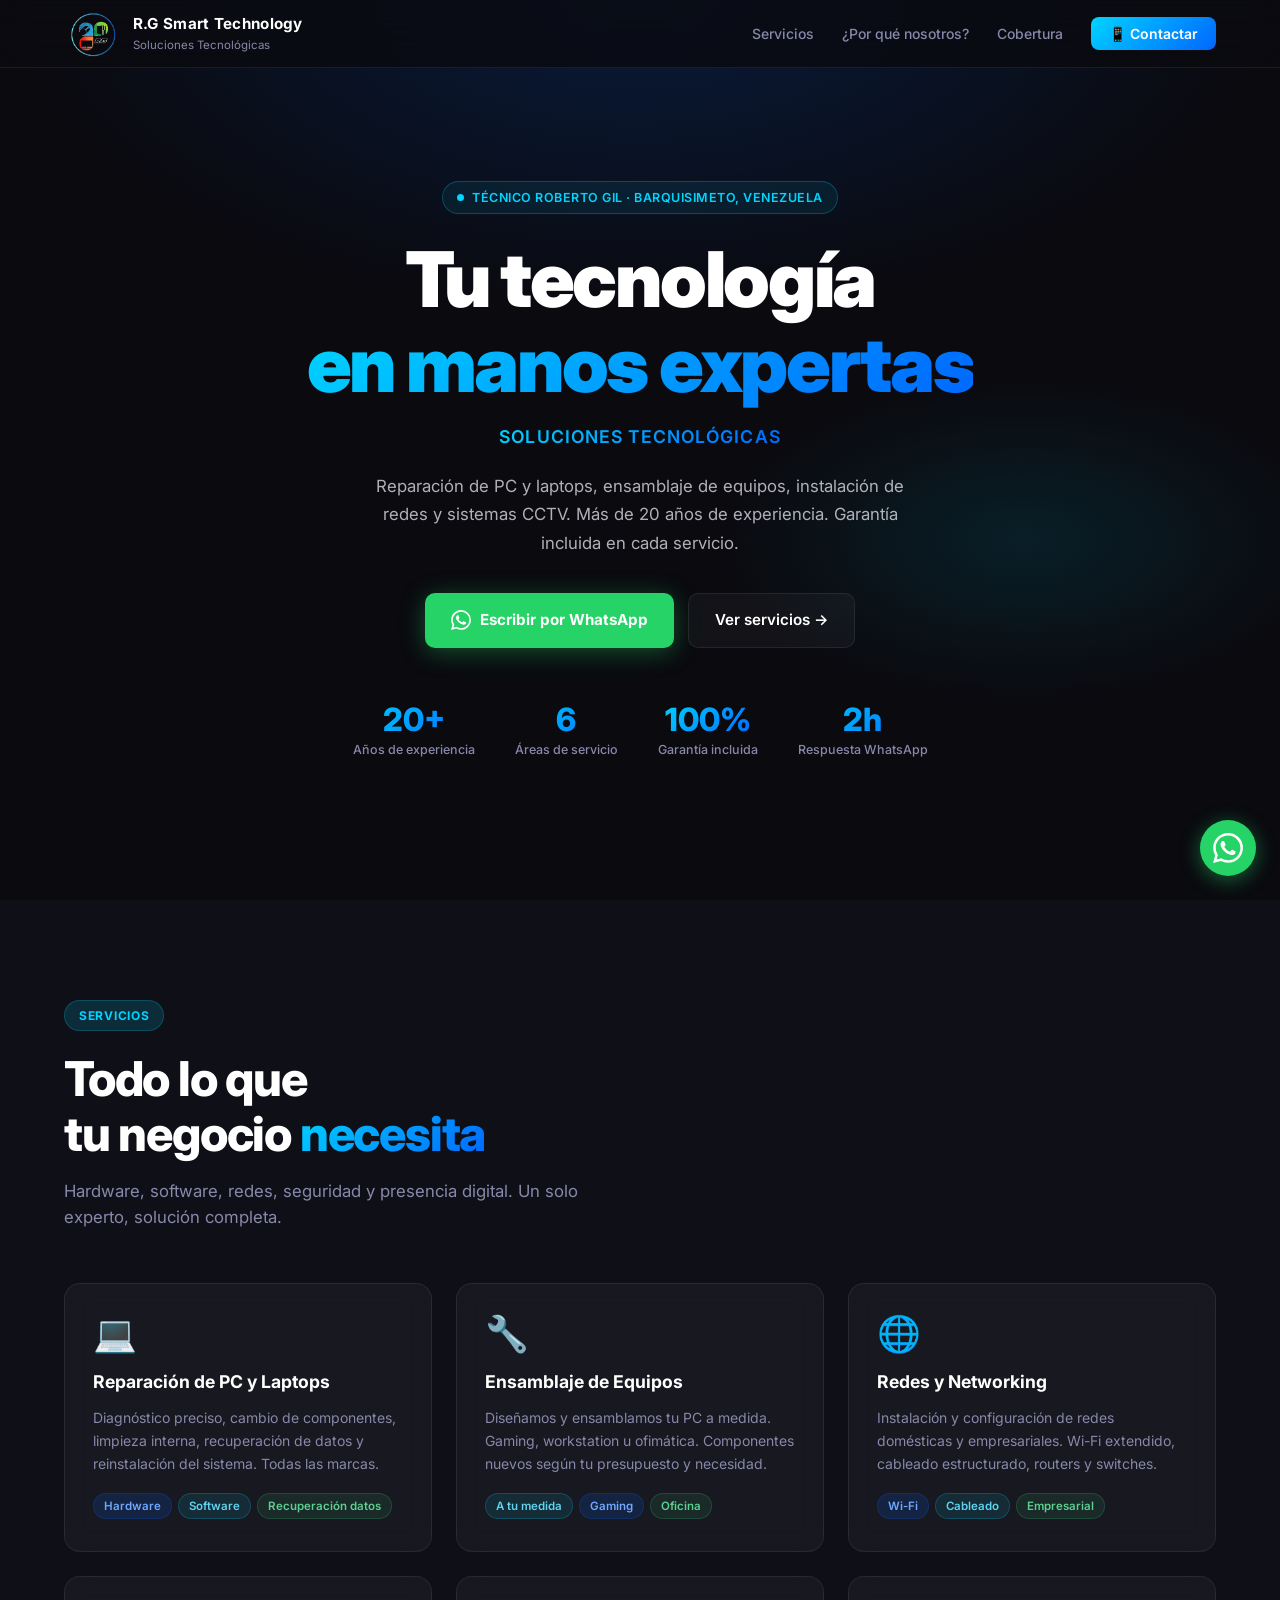
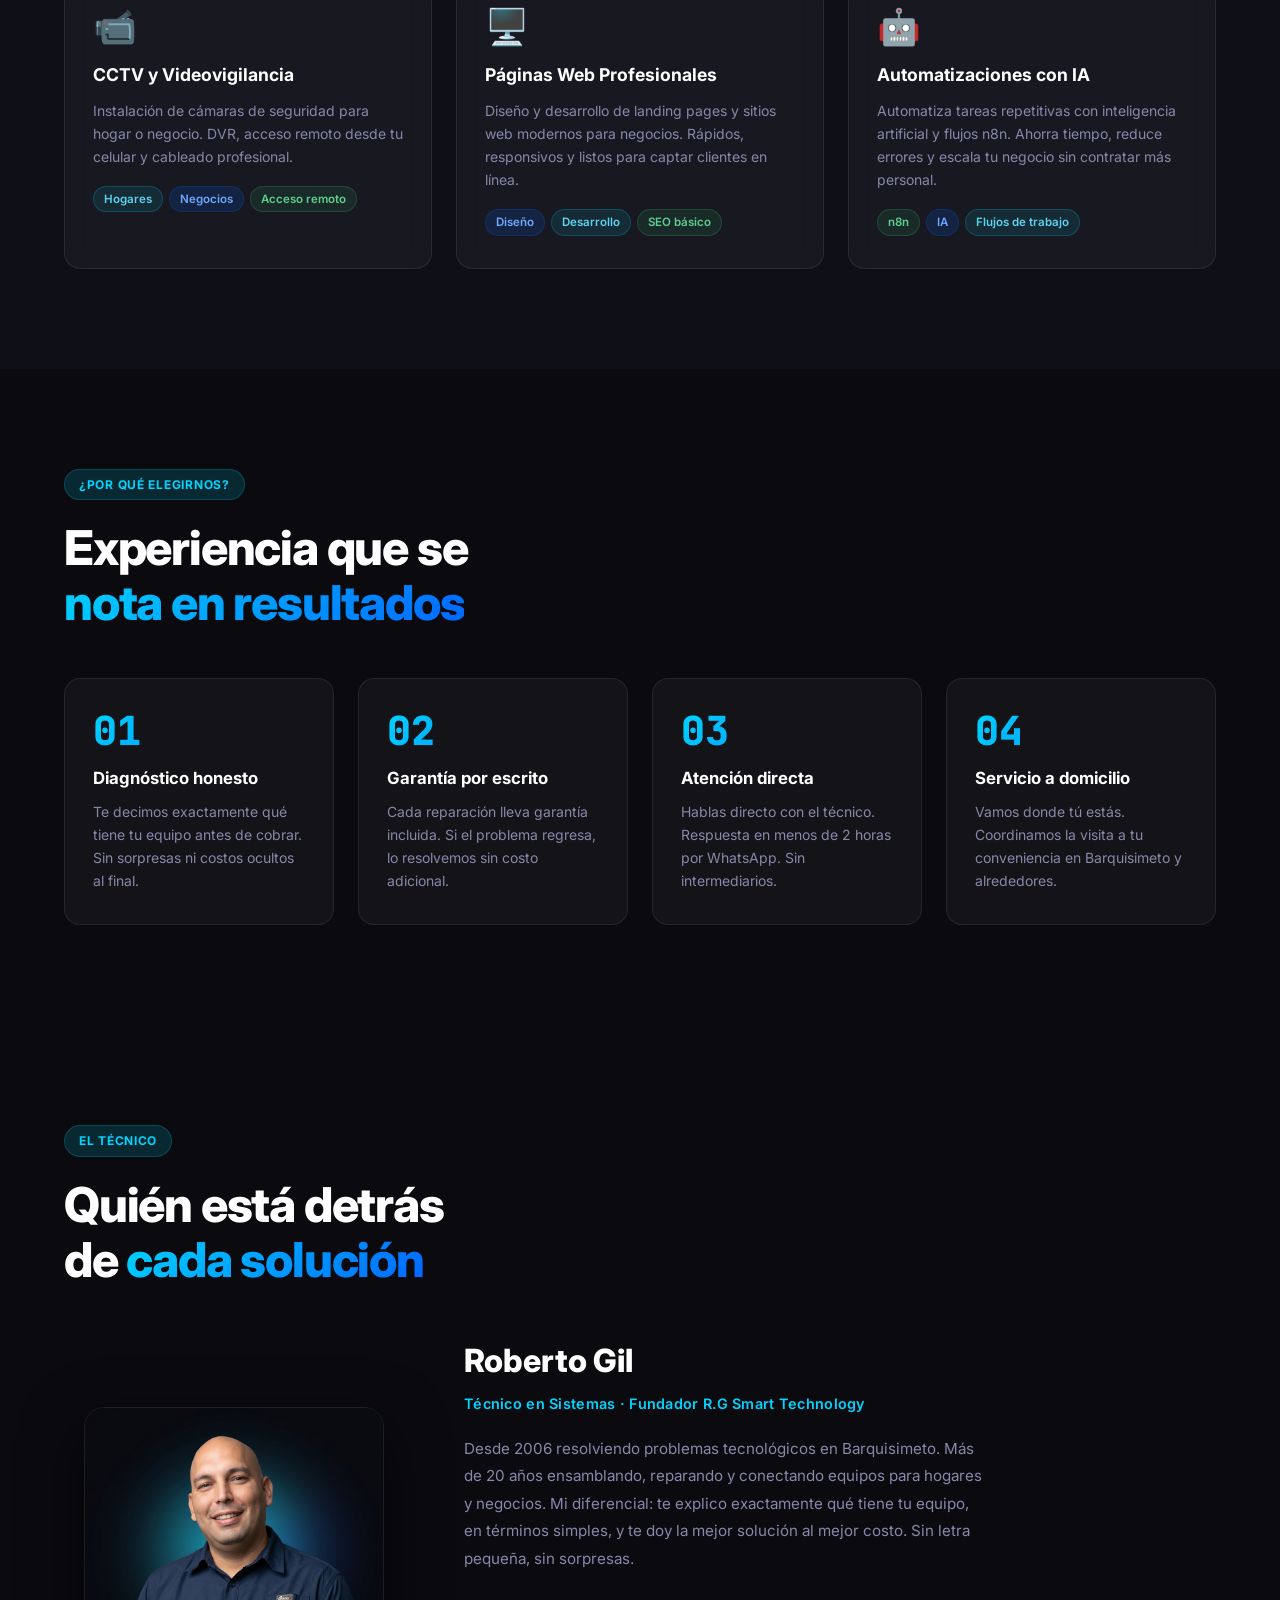
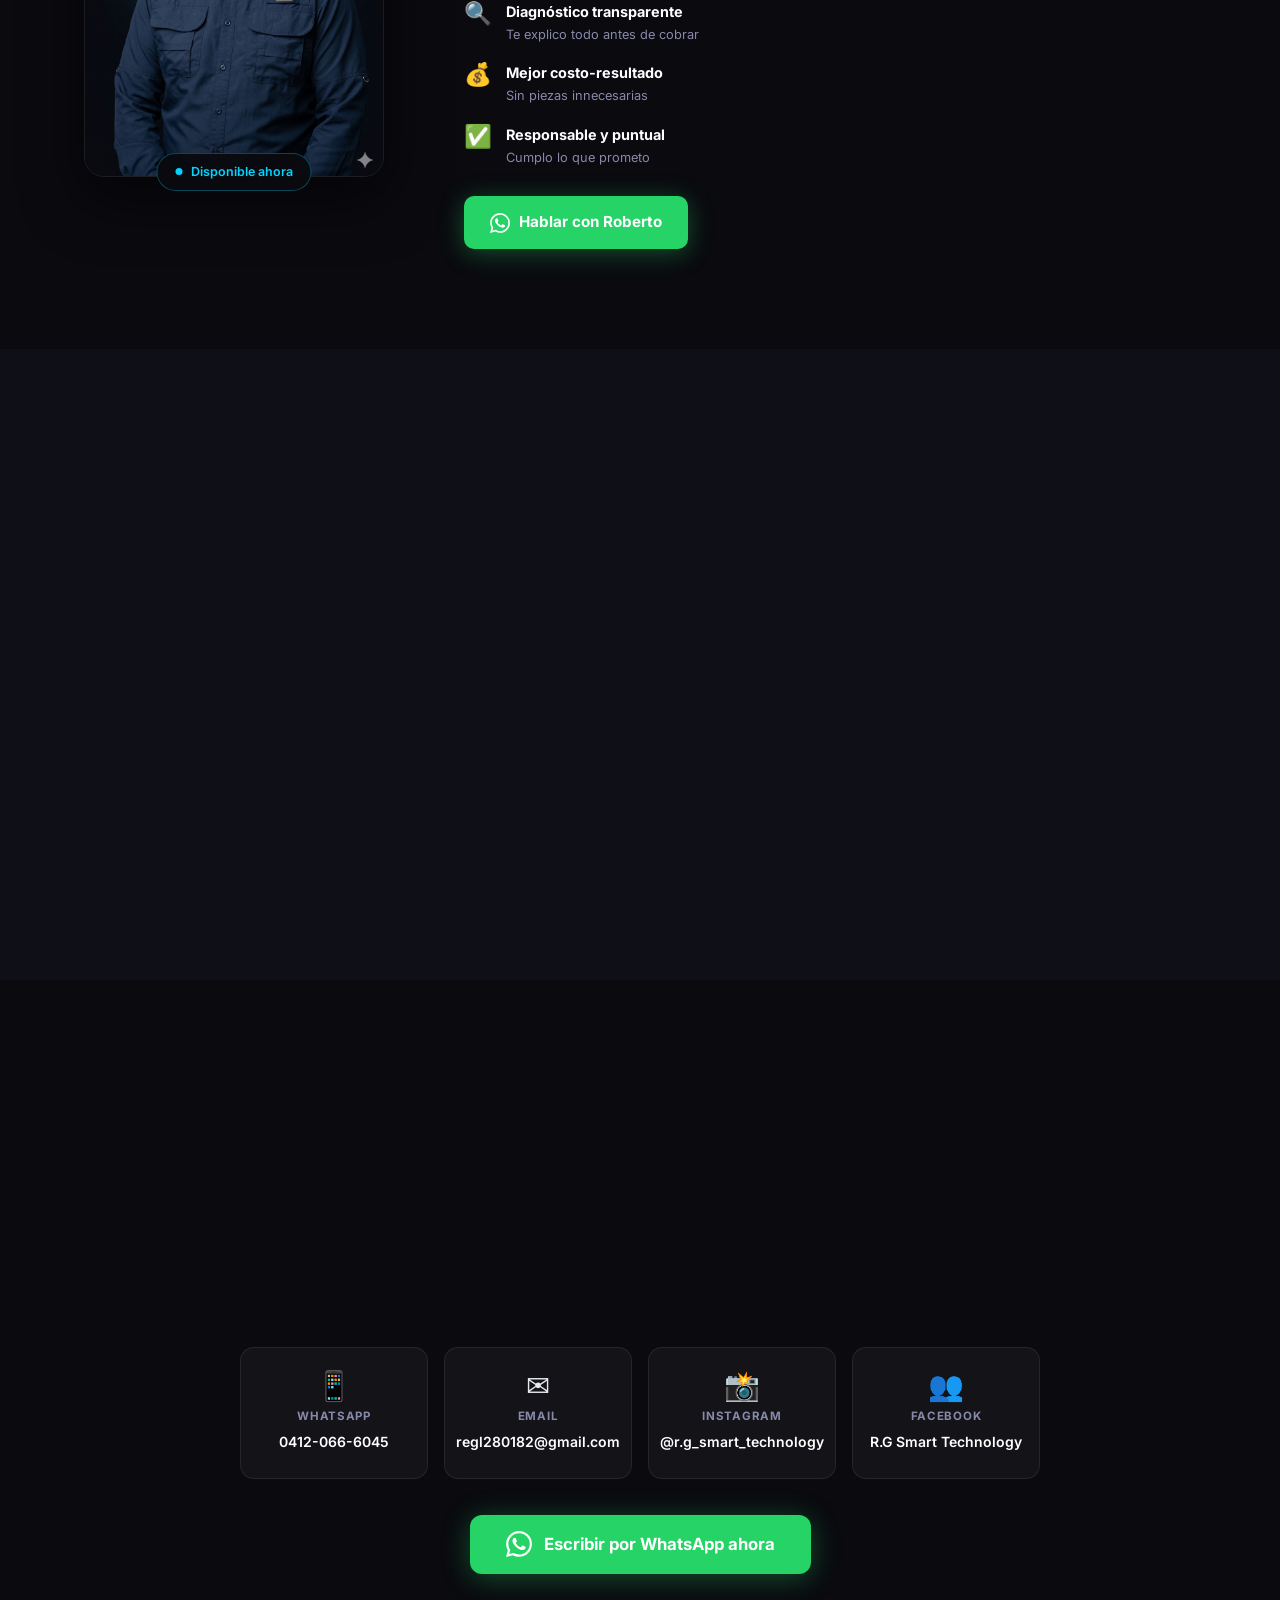
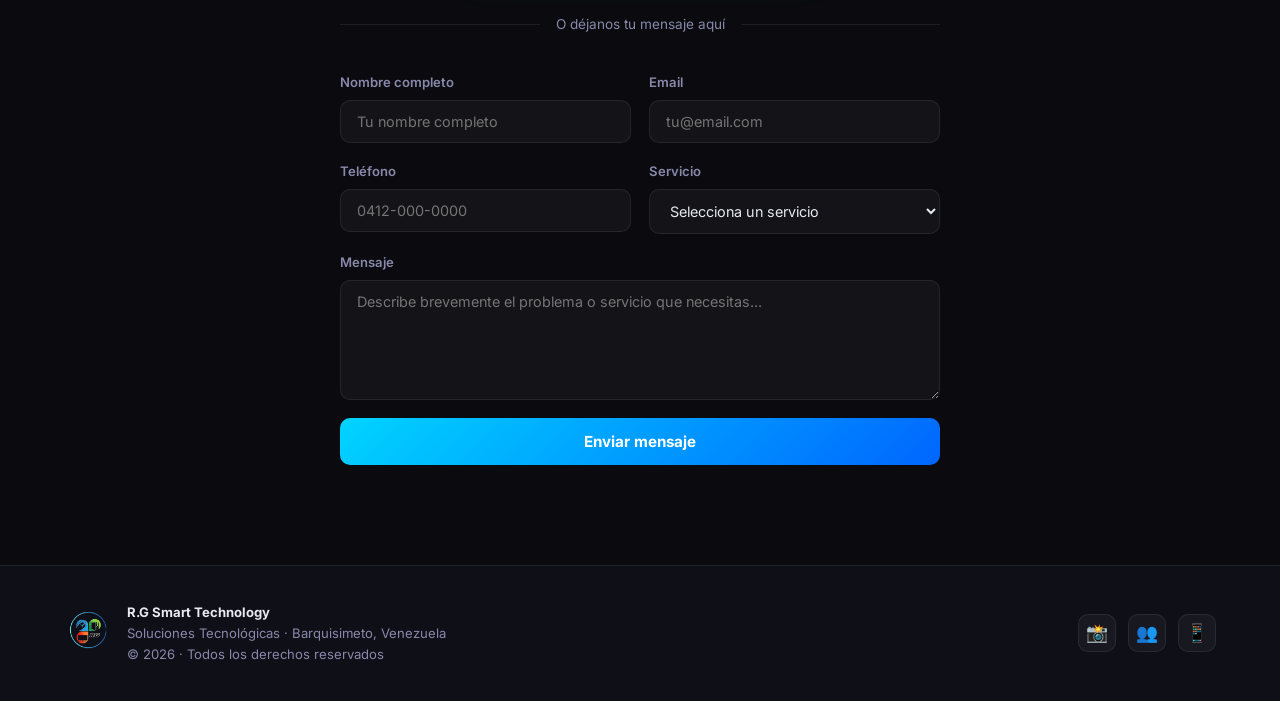
==== index.html @ 6c2bb283 "fix: proxy webhook Make.com via Vercel function, CSP connect-src restrictivo - Crea api/contacto.js " ====
<!DOCTYPE html>
<html lang="es">
<head>
  <meta charset="UTF-8"/>
  <meta name="viewport" content="width=device-width, initial-scale=1.0"/>
  <title>R.G Smart Technology – Soluciones Tecnológicas en Barquisimeto</title>
  <meta name="description" content="Reparación de PC y laptops, ensamblaje, redes y CCTV en Barquisimeto. R.G Smart Technology – Soluciones Tecnológicas con garantía."/>
  <meta property="og:title" content="R.G Smart Technology – Soluciones Tecnológicas"/>
  <meta property="og:description" content="Técnico Roberto Gil. Reparación, redes, CCTV y ensamblaje en Barquisimeto."/>
  <meta property="og:image" content="https://rgsmarttech.vercel.app/assets/img/og-image.png"/>
  <meta property="og:image:width" content="1200"/>
  <meta property="og:image:height" content="630"/>
  <meta property="og:url" content="https://rgsmarttech.vercel.app"/>
  <meta property="og:type" content="website"/>
  <meta name="twitter:card" content="summary_large_image"/>
  <meta name="twitter:image" content="https://rgsmarttech.vercel.app/assets/img/og-image.png"/>
  <link rel="preconnect" href="https://fonts.googleapis.com"/>
  <link rel="preconnect" href="https://fonts.gstatic.com" crossorigin/>
  <link href="https://fonts.googleapis.com/css2?family=Inter:wght@300;400;500;600;700;800;900&family=JetBrains+Mono:wght@500&display=swap" rel="stylesheet"/>
  <style>
    /* ─── Reset & Base ─── */
    *, *::before, *::after { box-sizing: border-box; margin: 0; padding: 0; }
    :root {
      --bg:        #0a0a0f;
      --bg2:       #0f0f18;
      --bg3:       #14141f;
      --cyan:      #00d4ff;
      --blue:      #0066ff;
      --cyan-dim:  rgba(0,212,255,.15);
      --blue-dim:  rgba(0,102,255,.15);
      --glass-bg:  rgba(255,255,255,.04);
      --glass-bd:  rgba(255,255,255,.08);
      --text:      #e8e8f0;
      --muted:     #8888aa;
      --grad:      linear-gradient(135deg, var(--cyan), var(--blue));
    }
    html { scroll-behavior: smooth; }
    body {
      background: var(--bg);
      color: var(--text);
      font-family: 'Inter', system-ui, sans-serif;
      font-size: 16px;
      line-height: 1.6;
      overflow-x: hidden;
    }
    a { color: inherit; text-decoration: none; }
    em { font-style: normal; background: var(--grad); -webkit-background-clip: text; -webkit-text-fill-color: transparent; background-clip: text; }

    /* ─── Scroll animations ─── */
    /* Content visible by default; .js-loaded opts in to the animation */
    .js-loaded .reveal { opacity: 0; transform: translateY(32px); transition: opacity .65s ease, transform .65s ease; }
    .js-loaded .reveal.visible { opacity: 1; transform: none; }
    .js-loaded .reveal.d1 { transition-delay: .1s; }
    .js-loaded .reveal.d2 { transition-delay: .2s; }
    .js-loaded .reveal.d3 { transition-delay: .3s; }
    .js-loaded .reveal.d4 { transition-delay: .4s; }
    .js-loaded .reveal.d5 { transition-delay: .5s; }
    @media (prefers-reduced-motion: reduce) {
      .js-loaded .reveal,
      .js-loaded .reveal.visible { opacity: 1 !important; transform: none !important; transition: none !important; }
      .pulse { animation: none !important; box-shadow: 0 0 0 3px rgba(0,212,255,.4) !important; }
      * { transition-duration: .01ms !important; }
    }

    /* ─── Nav ─── */
    nav {
      position: fixed; top: 0; left: 0; right: 0; z-index: 100;
      display: flex; align-items: center; justify-content: space-between;
      padding: 0 5%;
      height: 68px;
      background: rgba(10,10,15,.8);
      backdrop-filter: blur(16px);
      border-bottom: 1px solid var(--glass-bd);
      transition: background .3s;
    }
    .nav-logo { display: flex; align-items: center; gap: 10px; }
    .nav-logo img { width: auto; height: 48px; object-fit: contain; }
    .brand-name { display: block; font-weight: 700; font-size: .95rem; letter-spacing: .02em; color: #fff; }
    .brand-slogan { display: block; font-size: .72rem; color: var(--muted); }
    .nav-links { display: flex; align-items: center; gap: 28px; list-style: none; }
    .nav-links a { font-size: .875rem; font-weight: 500; color: var(--muted); transition: color .2s; }
    .nav-links a:hover { color: #fff; }
    .nav-cta {
      padding: 8px 18px; border-radius: 8px;
      background: var(--grad); color: #fff !important;
      font-weight: 600 !important;
      transition: opacity .2s !important;
    }
    .nav-cta:hover { opacity: .85; }

    /* ─── Hero ─── */
    #hero {
      position: relative;
      min-height: 100vh;
      display: flex; flex-direction: column; align-items: center; justify-content: center;
      text-align: center;
      padding: 120px 5% 80px;
      overflow: hidden;
    }
    .hero-video-wrap {
      position: absolute; inset: 0; z-index: 0;
      overflow: hidden;
    }
    .hero-video-wrap video {
      width: 100%; height: 100%; object-fit: cover;
    }
    .hero-overlay {
      position: absolute; inset: 0;
      background: linear-gradient(180deg, rgba(10,10,15,.7) 0%, rgba(10,10,15,.55) 50%, rgba(10,10,15,.92) 100%);
      z-index: 1;
    }
    /* fallback glow when no video */
    .hero-glow {
      position: absolute; inset: 0; z-index: 0;
      background:
        radial-gradient(ellipse 70% 50% at 50% 0%, rgba(0,102,255,.18) 0%, transparent 70%),
        radial-gradient(ellipse 40% 30% at 80% 60%, rgba(0,212,255,.1) 0%, transparent 60%);
    }
    #hero > *:not(.hero-video-wrap):not(.hero-glow) { position: relative; z-index: 2; }
    .hero-badge {
      display: inline-flex; align-items: center; gap: 8px;
      padding: 6px 14px; border-radius: 100px;
      background: rgba(0,212,255,.08);
      border: 1px solid rgba(0,212,255,.25);
      font-size: .78rem; font-weight: 600; color: var(--cyan);
      letter-spacing: .04em; text-transform: uppercase;
      margin-bottom: 24px;
    }
    .pulse {
      width: 7px; height: 7px; border-radius: 50%;
      background: var(--cyan);
      box-shadow: 0 0 0 0 rgba(0,212,255,.5);
      animation: pulse 1.8s infinite;
    }
    @keyframes pulse {
      0%   { box-shadow: 0 0 0 0 rgba(0,212,255,.5); }
      70%  { box-shadow: 0 0 0 8px rgba(0,212,255,0); }
      100% { box-shadow: 0 0 0 0 rgba(0,212,255,0); }
    }
    #hero h1 {
      font-size: clamp(2.6rem, 6vw, 5.2rem);
      font-weight: 900; line-height: 1.1; letter-spacing: -.03em;
      color: #fff; margin-bottom: 16px;
    }
    .hero-sub {
      font-size: 1.1rem; font-weight: 600;
      background: var(--grad); -webkit-background-clip: text;
      -webkit-text-fill-color: transparent; background-clip: text;
      letter-spacing: .06em; text-transform: uppercase;
      margin-bottom: 20px;
    }
    .hero-desc {
      max-width: 560px; margin: 0 auto 36px;
      font-size: 1.05rem; color: rgba(232,232,240,.75); line-height: 1.7;
    }
    .hero-btns { display: flex; gap: 14px; flex-wrap: wrap; justify-content: center; margin-bottom: 56px; }
    .btn-wa {
      display: inline-flex; align-items: center; gap: 9px;
      padding: 14px 26px; border-radius: 10px;
      background: #25d366; color: #fff;
      font-weight: 700; font-size: .95rem;
      box-shadow: 0 4px 24px rgba(37,211,102,.35);
      transition: transform .2s, box-shadow .2s;
    }
    .btn-wa:hover { transform: translateY(-2px); box-shadow: 0 8px 32px rgba(37,211,102,.5); }
    .btn-ghost {
      display: inline-flex; align-items: center; gap: 6px;
      padding: 14px 26px; border-radius: 10px;
      border: 1px solid var(--glass-bd);
      background: var(--glass-bg);
      backdrop-filter: blur(8px);
      font-weight: 600; font-size: .95rem; color: #fff;
      transition: border-color .2s, background .2s, transform .2s;
    }
    .btn-ghost:hover { border-color: var(--cyan); background: var(--cyan-dim); transform: translateY(-2px); }
    .hero-stats {
      display: flex; gap: 40px; flex-wrap: wrap; justify-content: center;
    }
    .stat { text-align: center; }
    .stat-n {
      font-size: 2rem; font-weight: 800; line-height: 1;
      background: var(--grad); -webkit-background-clip: text;
      -webkit-text-fill-color: transparent; background-clip: text;
    }
    .stat-l { font-size: .78rem; color: var(--muted); margin-top: 4px; font-weight: 500; }

    /* ─── Section base ─── */
    section { padding: 100px 5%; }
    .tag {
      display: inline-flex; align-items: center; gap: 8px;
      padding: 5px 14px; border-radius: 100px;
      background: var(--cyan-dim); border: 1px solid rgba(0,212,255,.2);
      font-size: .75rem; font-weight: 700; color: var(--cyan);
      letter-spacing: .06em; text-transform: uppercase;
      margin-bottom: 20px;
    }
    section h2 {
      font-size: clamp(2rem, 4vw, 3rem);
      font-weight: 800; line-height: 1.15; letter-spacing: -.025em;
      color: #fff; margin-bottom: 16px;
    }
    .lead {
      font-size: 1.05rem; color: var(--muted); max-width: 540px; margin-bottom: 52px;
    }

    /* ─── Servicios ─── */
    #servicios { background: var(--bg2); }
    .svc-grid {
      display: grid;
      grid-template-columns: repeat(auto-fit, minmax(280px, 1fr));
      gap: 24px;
    }
    .svc-card {
      position: relative;
      padding: 32px 28px;
      border-radius: 16px;
      background: var(--glass-bg);
      backdrop-filter: blur(12px);
      border: 1px solid var(--glass-bd);
      transition: transform .3s, border-color .3s, box-shadow .3s;
      overflow: hidden;
    }
    .svc-card::before {
      content: '';
      position: absolute; inset: 0;
      border-radius: 16px;
      padding: 1px;
      background: var(--grad);
      -webkit-mask: linear-gradient(#fff 0 0) content-box, linear-gradient(#fff 0 0);
      -webkit-mask-composite: destination-out;
      mask-composite: exclude;
      opacity: 0;
      transition: opacity .3s;
    }
    .svc-card:hover { transform: translateY(-6px); box-shadow: 0 16px 48px rgba(0,102,255,.15); border-color: transparent; }
    .svc-card:hover::before { opacity: 1; }
    .svc-ico { font-size: 2.2rem; margin-bottom: 16px; line-height: 1; }
    .svc-t { font-size: 1.1rem; font-weight: 700; color: #fff; margin-bottom: 10px; }
    .svc-d { font-size: .875rem; color: var(--muted); line-height: 1.65; margin-bottom: 18px; }
    .svc-tags { display: flex; flex-wrap: wrap; gap: 6px; }
    .stag {
      font-size: .72rem; font-weight: 600;
      padding: 3px 10px; border-radius: 100px;
    }
    .sb { background: rgba(0,102,255,.15); color: #6fa8ff; border: 1px solid rgba(0,102,255,.2); }
    .sr { background: rgba(0,212,255,.1); color: #5fd4f0; border: 1px solid rgba(0,212,255,.2); }
    .sg { background: rgba(55,200,120,.1); color: #5dcf90; border: 1px solid rgba(55,200,120,.2); }

    /* ─── Por qué ─── */
    #por-que { background: var(--bg); }
    .why-grid {
      display: grid;
      grid-template-columns: repeat(auto-fit, minmax(240px, 1fr));
      gap: 24px; margin-top: 48px;
    }
    .why-card {
      padding: 32px 28px; border-radius: 16px;
      background: var(--glass-bg); border: 1px solid var(--glass-bd);
      transition: border-color .3s, background .3s, transform .3s;
    }
    .why-card:hover { border-color: rgba(0,212,255,.3); background: rgba(0,212,255,.04); transform: translateY(-4px); }
    .why-n {
      font-size: 2.5rem; font-weight: 900; line-height: 1;
      background: var(--grad); -webkit-background-clip: text;
      -webkit-text-fill-color: transparent; background-clip: text;
      margin-bottom: 14px; font-family: 'JetBrains Mono', monospace;
    }
    .why-t { font-size: 1.05rem; font-weight: 700; color: #fff; margin-bottom: 8px; }
    .why-d { font-size: .875rem; color: var(--muted); line-height: 1.65; }

    /* ─── Sobre mí ─── */
    #sobre-mi { background: var(--bg); }
    .sobre-grid {
      display: grid;
      grid-template-columns: 340px 1fr;
      gap: 60px;
      align-items: center;
      margin-top: 48px;
    }
    .sobre-img-wrap {
      position: relative;
      display: flex;
      justify-content: center;
    }
    .sobre-img-glow {
      position: absolute;
      width: 280px; height: 280px;
      border-radius: 50%;
      background: radial-gradient(circle, rgba(0,212,255,.2) 0%, transparent 70%);
      top: 50%; left: 50%;
      transform: translate(-50%, -50%);
      z-index: 0;
    }
    .sobre-img {
      width: 300px; height: 370px;
      object-fit: cover; object-position: center top;
      border-radius: 20px;
      border: 1px solid var(--glass-bd);
      position: relative; z-index: 1;
      box-shadow: 0 20px 60px rgba(0,0,0,.5);
    }
    .sobre-badge {
      position: absolute;
      bottom: -14px; left: 50%;
      transform: translateX(-50%);
      display: inline-flex; align-items: center; gap: 8px;
      padding: 8px 18px; border-radius: 100px;
      background: rgba(10,10,15,.95);
      border: 1px solid rgba(0,212,255,.3);
      font-size: .78rem; font-weight: 600; color: var(--cyan);
      white-space: nowrap; z-index: 2;
    }
    .sobre-nombre {
      font-size: 2rem; font-weight: 800; color: #fff; margin-bottom: 6px;
    }
    .sobre-cargo {
      font-size: .9rem; color: var(--cyan); font-weight: 600;
      margin-bottom: 20px; letter-spacing: .02em;
    }
    .sobre-bio {
      font-size: .95rem; color: var(--muted); line-height: 1.8;
      margin-bottom: 28px; max-width: 520px;
    }
    .sobre-valores {
      display: flex; flex-direction: column; gap: 16px;
    }
    .valor-item {
      display: flex; align-items: flex-start; gap: 14px;
    }
    .valor-ico {
      font-size: 1.4rem; line-height: 1; flex-shrink: 0; margin-top: 2px;
    }
    .valor-t {
      font-size: .9rem; font-weight: 700; color: #fff; margin-bottom: 2px;
    }
    .valor-d {
      font-size: .8rem; color: var(--muted);
    }
    @media (max-width: 768px) {
      .sobre-grid { grid-template-columns: 1fr; gap: 48px; }
      .sobre-img-wrap { margin-bottom: 20px; }
    }

    /* ─── Cobertura ─── */
    #cobertura { background: var(--bg2); }
    .cover-box {
      display: flex; gap: 28px; align-items: flex-start;
      padding: 36px 40px; border-radius: 20px;
      background: var(--glass-bg); border: 1px solid var(--glass-bd);
      backdrop-filter: blur(12px);
      max-width: 700px;
    }
    .cover-icon { font-size: 2.4rem; flex-shrink: 0; margin-top: 4px; }
    .cover-body h3 { font-size: 1.2rem; font-weight: 700; color: #fff; margin-bottom: 10px; }
    .cover-body p { font-size: .9rem; color: var(--muted); margin-bottom: 18px; line-height: 1.7; }
    .chips { display: flex; flex-wrap: wrap; gap: 8px; }
    .chip {
      padding: 5px 14px; border-radius: 100px; font-size: .78rem; font-weight: 600;
      background: rgba(255,255,255,.06); border: 1px solid var(--glass-bd); color: var(--text);
    }

    /* ─── Contacto ─── */
    #contacto { background: var(--bg); text-align: center; }
    #contacto h2 { margin-bottom: 12px; }
    #contacto .lead { margin: 0 auto 40px; }
    .c-grid {
      display: grid;
      grid-template-columns: repeat(auto-fit, minmax(180px, 1fr));
      gap: 16px; max-width: 800px; margin: 0 auto 36px;
    }
    .c-card {
      display: flex; flex-direction: column; align-items: center; gap: 6px;
      padding: 24px 16px; border-radius: 14px;
      background: var(--glass-bg); border: 1px solid var(--glass-bd);
      transition: border-color .25s, transform .25s, background .25s;
    }
    .c-card:hover { border-color: var(--cyan); background: var(--cyan-dim); transform: translateY(-4px); }
    .c-ico { font-size: 1.8rem; line-height: 1; }
    .c-lbl { font-size: .72rem; font-weight: 700; color: var(--muted); letter-spacing: .06em; text-transform: uppercase; }
    .c-val { font-size: .875rem; font-weight: 600; color: #fff; }
    .wa-big {
      display: inline-flex; align-items: center; justify-content: center; gap: 12px;
      padding: 16px 36px; border-radius: 12px;
      background: #25d366; color: #fff;
      font-weight: 700; font-size: 1.05rem;
      box-shadow: 0 4px 28px rgba(37,211,102,.35);
      transition: transform .2s, box-shadow .2s;
      margin-bottom: 40px;
    }
    .wa-big:hover { transform: translateY(-3px); box-shadow: 0 10px 40px rgba(37,211,102,.5); }
    .form-divider {
      display: flex; align-items: center; gap: 16px;
      max-width: 600px; margin: 0 auto 36px; color: var(--muted); font-size: .85rem;
    }
    .form-divider::before, .form-divider::after {
      content: ''; flex: 1; height: 1px; background: var(--glass-bd);
    }
    .contact-form {
      max-width: 600px; margin: 0 auto;
      display: flex; flex-direction: column; gap: 18px;
      text-align: left;
    }
    .form-row { display: grid; grid-template-columns: 1fr 1fr; gap: 18px; }
    .form-group { display: flex; flex-direction: column; gap: 7px; }
    .form-group label { font-size: .82rem; font-weight: 600; color: var(--muted); }
    .form-group input, .form-group select, .form-group textarea {
      background: var(--glass-bg); border: 1px solid var(--glass-bd);
      border-radius: 10px; padding: 12px 16px;
      color: var(--text); font-family: inherit; font-size: .9rem;
      transition: border-color .2s, background .2s;
      outline: none;
    }
    .form-group input:focus, .form-group select:focus, .form-group textarea:focus {
      border-color: var(--cyan); background: rgba(0,212,255,.06);
    }
    .form-group select option { background: #1a1a2e; }
    .form-group textarea { resize: vertical; min-height: 120px; }
    .form-btn {
      padding: 14px 28px; border-radius: 10px;
      background: var(--grad); border: none; cursor: pointer;
      color: #fff; font-family: inherit; font-weight: 700; font-size: .95rem;
      transition: opacity .2s, transform .2s;
    }
    .form-btn:hover { opacity: .88; transform: translateY(-2px); }
    .form-btn:focus-visible { outline: 2px solid var(--cyan); outline-offset: 3px; }

    /* ─── Footer ─── */
    footer {
      padding: 36px 5%;
      background: var(--bg2);
      border-top: 1px solid var(--glass-bd);
      display: flex; align-items: center; justify-content: space-between; flex-wrap: wrap; gap: 16px;
    }
    .footer-left { display: flex; align-items: center; gap: 14px; }
    .footer-logo img { width: auto; height: 40px; object-fit: contain; }
    .footer-info { font-size: .82rem; color: var(--muted); line-height: 1.6; }
    .footer-info strong { color: var(--text); }
    .socials { display: flex; gap: 12px; }
    .socials a {
      width: 38px; height: 38px; border-radius: 10px;
      display: flex; align-items: center; justify-content: center;
      background: var(--glass-bg); border: 1px solid var(--glass-bd);
      font-size: 1.1rem;
      transition: border-color .2s, background .2s, transform .2s;
    }
    .socials a:hover { border-color: var(--cyan); background: var(--cyan-dim); transform: translateY(-2px); }

    /* ─── Floating WhatsApp ─── */
    .wa-float {
      position: fixed; bottom: 24px; right: 24px; z-index: 200;
      width: 56px; height: 56px; border-radius: 50%;
      background: #25d366;
      display: flex; align-items: center; justify-content: center;
      box-shadow: 0 4px 20px rgba(37,211,102,.45);
      transition: transform .2s, box-shadow .2s;
    }
    .wa-float:hover { transform: scale(1.1); box-shadow: 0 8px 32px rgba(37,211,102,.6); }

    /* ─── Mobile ─── */
    /* --- Hamburguesa --- */
    .ham-btn {
      display: none;
      flex-direction: column; justify-content: center; gap: 5px;
      width: 40px; height: 40px; padding: 6px;
      background: none; border: none; cursor: pointer; z-index: 300;
    }
    .ham-btn span {
      display: block; height: 2px; border-radius: 2px;
      background: var(--text);
      transition: transform .3s, opacity .3s;
    }
    .ham-btn span:nth-child(1) { width: 24px; }
    .ham-btn span:nth-child(2) { width: 18px; }
    .ham-btn span:nth-child(3) { width: 22px; }
    .ham-btn.open span:nth-child(1) { transform: translateY(7px) rotate(45deg); width: 24px; }
    .ham-btn.open span:nth-child(2) { opacity: 0; }
    .ham-btn.open span:nth-child(3) { transform: translateY(-7px) rotate(-45deg); width: 24px; }

    .nav-mobile {
      display: none;
      position: fixed; inset: 0; z-index: 200;
      background: rgba(10,10,15,.97);
      backdrop-filter: blur(20px);
      flex-direction: column; align-items: center; justify-content: center;
      gap: 32px;
    }
    .nav-mobile.open { display: flex; }
    .nav-mobile a {
      font-size: 1.5rem; font-weight: 700; color: var(--text);
      transition: color .2s;
    }
    .nav-mobile a:hover { color: var(--cyan); }
    .nav-mobile .nav-cta {
      padding: 12px 28px; border-radius: 10px;
      background: var(--grad); color: #fff !important;
    }

    @media (max-width: 768px) {
      nav { padding: 0 4%; }
      .nav-links { display: none; }
      .ham-btn { display: flex; }
      .hero-stats { gap: 24px; }
      .stat-n { font-size: 1.6rem; }
      .form-row { grid-template-columns: 1fr; }
      .cover-box { flex-direction: column; padding: 28px 24px; }
      footer { flex-direction: column; text-align: center; }
      .footer-left { flex-direction: column; }
      .wa-float { bottom: 16px; right: 16px; }
    }
    @media (max-width: 480px) {
      section { padding: 72px 4%; }
      #hero h1 { font-size: 2.4rem; }
    }
  </style>
  <script type="application/ld+json">
  {
    "@context": "https://schema.org",
    "@type": "LocalBusiness",
    "name": "R.G Smart Technology",
    "description": "Reparación de PC y laptops, ensamblaje de equipos, redes, CCTV, páginas web y automatizaciones con IA en Barquisimeto.",
    "url": "https://rgsmarttech.vercel.app",
    "telephone": "+584120666045",
    "email": "regl280182@gmail.com",
    "address": {
      "@type": "PostalAddress",
      "addressLocality": "Barquisimeto",
      "addressRegion": "Lara",
      "addressCountry": "VE"
    },
    "openingHours": "Mo-Sa",
    "priceRange": "$$",
    "sameAs": [
      "https://www.instagram.com/r.g_smart_technology",
      "https://www.facebook.com/profile.php?id=61561669738813"
    ]
  }
  </script>
</head>
<body>

<nav>
  <a class="nav-logo" href="#">
    <img src="assets/img/icono_solo.png" alt="R.G Smart Technology"/>
    <div class="nav-brand">
      <span class="brand-name">R.G Smart Technology</span>
      <span class="brand-slogan">Soluciones Tecnológicas</span>
    </div>
  </a>
  <ul class="nav-links">
    <li><a href="#servicios">Servicios</a></li>
    <li><a href="#por-que">¿Por qué nosotros?</a></li>
    <li><a href="#cobertura">Cobertura</a></li>
    <li><a href="#contacto" class="nav-cta">📱 Contactar</a></li>
  </ul>
  <button class="ham-btn" id="ham-btn" aria-label="Menú">
    <span></span><span></span><span></span>
  </button>
</nav>

<div class="nav-mobile" id="nav-mobile">
  <a href="#servicios" class="nav-mobile-link">Servicios</a>
  <a href="#por-que" class="nav-mobile-link">¿Por qué nosotros?</a>
  <a href="#cobertura" class="nav-mobile-link">Cobertura</a>
  <a href="#contacto" class="nav-cta nav-mobile-link">📱 Contactar</a>
</div>

<section id="hero">
  <div class="hero-video-wrap">
    <video autoplay muted loop playsinline preload="metadata">
      <source src="assets/video-hero.mp4" type="video/mp4"/>
    </video>
    <div class="hero-overlay"></div>
  </div>
  <div class="hero-glow"></div>

  <div class="hero-badge reveal"><div class="pulse"></div>Técnico Roberto Gil · Barquisimeto, Venezuela</div>
  <h1 class="reveal d1">Tu tecnología<br><em>en manos expertas</em></h1>
  <p class="hero-sub reveal d2">Soluciones Tecnológicas</p>
  <p class="hero-desc reveal d3">Reparación de PC y laptops, ensamblaje de equipos, instalación de redes y sistemas CCTV. Más de 20 años de experiencia. Garantía incluida en cada servicio.</p>
  <div class="hero-btns reveal d4">
    <a href="https://wa.me/584120666045?text=Hola%20Roberto%2C%20necesito%20ayuda%20con%20mi%20equipo." class="btn-wa" target="_blank" rel="noopener noreferrer">
      <svg width="20" height="20" fill="white" viewBox="0 0 24 24"><path d="M17.472 14.382c-.297-.149-1.758-.867-2.03-.967-.273-.099-.471-.148-.67.15-.197.297-.767.966-.94 1.164-.173.199-.347.223-.644.075-.297-.15-1.255-.463-2.39-1.475-.883-.788-1.48-1.761-1.653-2.059-.173-.297-.018-.458.13-.606.134-.133.298-.347.446-.52.149-.174.198-.298.298-.497.099-.198.05-.371-.025-.52-.075-.149-.669-1.612-.916-2.207-.242-.579-.487-.5-.669-.51-.173-.008-.371-.01-.57-.01-.198 0-.52.074-.792.372-.272.297-1.04 1.016-1.04 2.479 0 1.462 1.065 2.875 1.213 3.074.149.198 2.096 3.2 5.077 4.487.709.306 1.262.489 1.694.625.712.227 1.36.195 1.871.118.571-.085 1.758-.719 2.006-1.413.248-.694.248-1.289.173-1.413-.074-.124-.272-.198-.57-.347m-5.421 7.403h-.004a9.87 9.87 0 01-5.031-1.378l-.361-.214-3.741.982.998-3.648-.235-.374a9.86 9.86 0 01-1.51-5.26c.001-5.45 4.436-9.884 9.888-9.884 2.64 0 5.122 1.03 6.988 2.898a9.825 9.825 0 012.893 6.994c-.003 5.45-4.437 9.884-9.885 9.884m8.413-18.297A11.815 11.815 0 0012.05 0C5.495 0 .16 5.335.157 11.892c0 2.096.547 4.142 1.588 5.945L.057 24l6.305-1.654a11.882 11.882 0 005.683 1.448h.005c6.554 0 11.89-5.335 11.893-11.893a11.821 11.821 0 00-3.48-8.413z"/></svg>
      Escribir por WhatsApp
    </a>
    <a href="#servicios" class="btn-ghost">Ver servicios →</a>
  </div>
  <div class="hero-stats reveal d5">
    <div class="stat"><div class="stat-n">20+</div><div class="stat-l">Años de experiencia</div></div>
    <div class="stat"><div class="stat-n">6</div><div class="stat-l">Áreas de servicio</div></div>
    <div class="stat"><div class="stat-n">100%</div><div class="stat-l">Garantía incluida</div></div>
    <div class="stat"><div class="stat-n">2h</div><div class="stat-l">Respuesta WhatsApp</div></div>
  </div>
</section>

<section id="servicios">
  <div class="tag reveal">Servicios</div>
  <h2 class="reveal d1">Todo lo que<br>tu negocio <em>necesita</em></h2>
  <p class="lead reveal d2">Hardware, software, redes, seguridad y presencia digital. Un solo experto, solución completa.</p>
  <div class="svc-grid">
    <div class="svc-card reveal d1">
      <div class="svc-ico">💻</div>
      <div class="svc-t">Reparación de PC y Laptops</div>
      <div class="svc-d">Diagnóstico preciso, cambio de componentes, limpieza interna, recuperación de datos y reinstalación del sistema. Todas las marcas.</div>
      <div class="svc-tags"><span class="stag sb">Hardware</span><span class="stag sr">Software</span><span class="stag sg">Recuperación datos</span></div>
    </div>
    <div class="svc-card reveal d2">
      <div class="svc-ico">🔧</div>
      <div class="svc-t">Ensamblaje de Equipos</div>
      <div class="svc-d">Diseñamos y ensamblamos tu PC a medida. Gaming, workstation u ofimática. Componentes nuevos según tu presupuesto y necesidad.</div>
      <div class="svc-tags"><span class="stag sr">A tu medida</span><span class="stag sb">Gaming</span><span class="stag sg">Oficina</span></div>
    </div>
    <div class="svc-card reveal d3">
      <div class="svc-ico">🌐</div>
      <div class="svc-t">Redes y Networking</div>
      <div class="svc-d">Instalación y configuración de redes domésticas y empresariales. Wi-Fi extendido, cableado estructurado, routers y switches.</div>
      <div class="svc-tags"><span class="stag sb">Wi-Fi</span><span class="stag sr">Cableado</span><span class="stag sg">Empresarial</span></div>
    </div>
    <div class="svc-card reveal d4">
      <div class="svc-ico">📹</div>
      <div class="svc-t">CCTV y Videovigilancia</div>
      <div class="svc-d">Instalación de cámaras de seguridad para hogar o negocio. DVR, acceso remoto desde tu celular y cableado profesional.</div>
      <div class="svc-tags"><span class="stag sr">Hogares</span><span class="stag sb">Negocios</span><span class="stag sg">Acceso remoto</span></div>
    </div>
    <div class="svc-card reveal d5">
      <div class="svc-ico">🖥️</div>
      <div class="svc-t">Páginas Web Profesionales</div>
      <div class="svc-d">Diseño y desarrollo de landing pages y sitios web modernos para negocios. Rápidos, responsivos y listos para captar clientes en línea.</div>
      <div class="svc-tags"><span class="stag sb">Diseño</span><span class="stag sr">Desarrollo</span><span class="stag sg">SEO básico</span></div>
    </div>
    <div class="svc-card reveal d5">
      <div class="svc-ico">🤖</div>
      <div class="svc-t">Automatizaciones con IA</div>
      <div class="svc-d">Automatiza tareas repetitivas con inteligencia artificial y flujos n8n. Ahorra tiempo, reduce errores y escala tu negocio sin contratar más personal.</div>
      <div class="svc-tags"><span class="stag sg">n8n</span><span class="stag sb">IA</span><span class="stag sr">Flujos de trabajo</span></div>
    </div>
  </div>
</section>

<section id="por-que">
  <div class="tag reveal">¿Por qué elegirnos?</div>
  <h2 class="reveal d1">Experiencia que se<br><em>nota en resultados</em></h2>
  <div class="why-grid">
    <div class="why-card reveal d1">
      <div class="why-n">01</div>
      <div class="why-t">Diagnóstico honesto</div>
      <div class="why-d">Te decimos exactamente qué tiene tu equipo antes de cobrar. Sin sorpresas ni costos ocultos al final.</div>
    </div>
    <div class="why-card reveal d2">
      <div class="why-n">02</div>
      <div class="why-t">Garantía por escrito</div>
      <div class="why-d">Cada reparación lleva garantía incluida. Si el problema regresa, lo resolvemos sin costo adicional.</div>
    </div>
    <div class="why-card reveal d3">
      <div class="why-n">03</div>
      <div class="why-t">Atención directa</div>
      <div class="why-d">Hablas directo con el técnico. Respuesta en menos de 2 horas por WhatsApp. Sin intermediarios.</div>
    </div>
    <div class="why-card reveal d4">
      <div class="why-n">04</div>
      <div class="why-t">Servicio a domicilio</div>
      <div class="why-d">Vamos donde tú estás. Coordinamos la visita a tu conveniencia en Barquisimeto y alrededores.</div>
    </div>
  </div>
</section>

<section id="sobre-mi">
  <div class="tag reveal">El técnico</div>
  <h2 class="reveal d1">Quién está detrás<br>de <em>cada solución</em></h2>
  <div class="sobre-grid reveal d2">
    <div class="sobre-img-wrap">
      <div class="sobre-img-glow"></div>
      <img src="assets/img/roberto.png" alt="Roberto Gil — Técnico R.G Smart Technology" class="sobre-img"/>
      <div class="sobre-badge">
        <span class="pulse"></span>
        Disponible ahora
      </div>
    </div>
    <div class="sobre-body">
      <h3 class="sobre-nombre">Roberto Gil</h3>
      <p class="sobre-cargo">Técnico en Sistemas · Fundador R.G Smart Technology</p>
      <p class="sobre-bio">Desde 2006 resolviendo problemas tecnológicos en Barquisimeto. Más de 20 años ensamblando, reparando y conectando equipos para hogares y negocios. Mi diferencial: te explico exactamente qué tiene tu equipo, en términos simples, y te doy la mejor solución al mejor costo. Sin letra pequeña, sin sorpresas.</p>
      <div class="sobre-valores">
        <div class="valor-item">
          <span class="valor-ico">🔍</span>
          <div>
            <div class="valor-t">Diagnóstico transparente</div>
            <div class="valor-d">Te explico todo antes de cobrar</div>
          </div>
        </div>
        <div class="valor-item">
          <span class="valor-ico">💰</span>
          <div>
            <div class="valor-t">Mejor costo-resultado</div>
            <div class="valor-d">Sin piezas innecesarias</div>
          </div>
        </div>
        <div class="valor-item">
          <span class="valor-ico">✅</span>
          <div>
            <div class="valor-t">Responsable y puntual</div>
            <div class="valor-d">Cumplo lo que prometo</div>
          </div>
        </div>
      </div>
      <a href="https://wa.me/584120666045?text=Hola%20Roberto%2C%20necesito%20ayuda%20técnica." class="btn-wa" target="_blank" rel="noopener noreferrer" style="display:inline-flex;margin-top:28px;">
        <svg width="20" height="20" fill="white" viewBox="0 0 24 24"><path d="M17.472 14.382c-.297-.149-1.758-.867-2.03-.967-.273-.099-.471-.148-.67.15-.197.297-.767.966-.94 1.164-.173.199-.347.223-.644.075-.297-.15-1.255-.463-2.39-1.475-.883-.788-1.48-1.761-1.653-2.059-.173-.297-.018-.458.13-.606.134-.133.298-.347.446-.52.149-.174.198-.298.298-.497.099-.198.05-.371-.025-.52-.075-.149-.669-1.612-.916-2.207-.242-.579-.487-.5-.669-.51-.173-.008-.371-.01-.57-.01-.198 0-.52.074-.792.372-.272.297-1.04 1.016-1.04 2.479 0 1.462 1.065 2.875 1.213 3.074.149.198 2.096 3.2 5.077 4.487.709.306 1.262.489 1.694.625.712.227 1.36.195 1.871.118.571-.085 1.758-.719 2.006-1.413.248-.694.248-1.289.173-1.413-.074-.124-.272-.198-.57-.347m-5.421 7.403h-.004a9.87 9.87 0 01-5.031-1.378l-.361-.214-3.741.982.998-3.648-.235-.374a9.86 9.86 0 01-1.51-5.26c.001-5.45 4.436-9.884 9.888-9.884 2.64 0 5.122 1.03 6.988 2.898a9.825 9.825 0 012.893 6.994c-.003 5.45-4.437 9.884-9.885 9.884m8.413-18.297A11.815 11.815 0 0012.05 0C5.495 0 .16 5.335.157 11.892c0 2.096.547 4.142 1.588 5.945L.057 24l6.305-1.654a11.882 11.882 0 005.683 1.448h.005c6.554 0 11.89-5.335 11.893-11.893a11.821 11.821 0 00-3.48-8.413z"/></svg>
        Hablar con Roberto
      </a>
    </div>
  </div>
</section>

<section id="cobertura">
  <div class="tag reveal">Cobertura</div>
  <h2 class="reveal d1">Estamos en<br><em>Barquisimeto</em></h2>
  <div class="cover-box reveal d2">
    <div class="cover-icon">📍</div>
    <div class="cover-body">
      <h3>Servicio a domicilio en toda la ciudad</h3>
      <p>Atendemos en tu casa o negocio. Coordinamos la visita a tu conveniencia por WhatsApp. Disponibles de lunes a sábado para resolver tu problema.</p>
      <div class="chips">
        <span class="chip">📌 Barquisimeto</span>
        <span class="chip">📌 Cabudare</span>
        <span class="chip">📌 Zona Industrial</span>
        <span class="chip">🏠 A domicilio</span>
        <span class="chip">🗓 Lun – Sáb</span>
      </div>
    </div>
  </div>
</section>

<section id="contacto">
  <div class="tag reveal" style="margin:0 auto 20px;">Contacto</div>
  <h2 class="reveal d1">¿Listo para <em>solucionar</em><br>tu problema?</h2>
  <p class="lead reveal d2" style="margin:0 auto 40px;">Escríbenos ahora. Sin formularios, sin esperas. Respuesta inmediata.</p>
  <div class="c-grid reveal d3">
    <a href="https://wa.me/584120666045" class="c-card" target="_blank" rel="noopener noreferrer"><div class="c-ico">📱</div><div class="c-lbl">WhatsApp</div><div class="c-val">0412-066-6045</div></a>
    <a href="mailto:regl280182@gmail.com" class="c-card"><div class="c-ico">✉️</div><div class="c-lbl">Email</div><div class="c-val">regl280182@gmail.com</div></a>
    <a href="https://www.instagram.com/r.g_smart_technology" class="c-card" target="_blank" rel="noopener noreferrer"><div class="c-ico">📸</div><div class="c-lbl">Instagram</div><div class="c-val">@r.g_smart_technology</div></a>
    <a href="https://www.facebook.com/profile.php?id=61561669738813" class="c-card" target="_blank" rel="noopener noreferrer"><div class="c-ico">👥</div><div class="c-lbl">Facebook</div><div class="c-val">R.G Smart Technology</div></a>
  </div>
  <a href="https://wa.me/584120666045?text=Hola%20Roberto%2C%20necesito%20ayuda%20t%C3%A9cnica%20con%20mi%20equipo." class="wa-big reveal d4" target="_blank" rel="noopener noreferrer">
    <svg width="26" height="26" fill="white" viewBox="0 0 24 24"><path d="M17.472 14.382c-.297-.149-1.758-.867-2.03-.967-.273-.099-.471-.148-.67.15-.197.297-.767.966-.94 1.164-.173.199-.347.223-.644.075-.297-.15-1.255-.463-2.39-1.475-.883-.788-1.48-1.761-1.653-2.059-.173-.297-.018-.458.13-.606.134-.133.298-.347.446-.52.149-.174.198-.298.298-.497.099-.198.05-.371-.025-.52-.075-.149-.669-1.612-.916-2.207-.242-.579-.487-.5-.669-.51-.173-.008-.371-.01-.57-.01-.198 0-.52.074-.792.372-.272.297-1.04 1.016-1.04 2.479 0 1.462 1.065 2.875 1.213 3.074.149.198 2.096 3.2 5.077 4.487.709.306 1.262.489 1.694.625.712.227 1.36.195 1.871.118.571-.085 1.758-.719 2.006-1.413.248-.694.248-1.289.173-1.413-.074-.124-.272-.198-.57-.347m-5.421 7.403h-.004a9.87 9.87 0 01-5.031-1.378l-.361-.214-3.741.982.998-3.648-.235-.374a9.86 9.86 0 01-1.51-5.26c.001-5.45 4.436-9.884 9.888-9.884 2.64 0 5.122 1.03 6.988 2.898a9.825 9.825 0 012.893 6.994c-.003 5.45-4.437 9.884-9.885 9.884m8.413-18.297A11.815 11.815 0 0012.05 0C5.495 0 .16 5.335.157 11.892c0 2.096.547 4.142 1.588 5.945L.057 24l6.305-1.654a11.882 11.882 0 005.683 1.448h.005c6.554 0 11.89-5.335 11.893-11.893a11.821 11.821 0 00-3.48-8.413z"/></svg>
    Escribir por WhatsApp ahora
  </a>

  <div class="form-divider reveal"><span>O déjanos tu mensaje aquí</span></div>

  <form id="contact-form" class="contact-form reveal">
    <input name="bot-field" id="bot-field" type="hidden" style="display:none" tabindex="-1" autocomplete="off">
    <div class="form-row">
      <div class="form-group">
        <label for="nombre">Nombre completo</label>
        <input type="text" id="nombre" name="nombre" placeholder="Tu nombre completo" required minlength="2" maxlength="100" autocomplete="name">
      </div>
      <div class="form-group">
        <label for="email">Email</label>
        <input type="email" id="email" name="email" placeholder="tu@email.com" required maxlength="150" autocomplete="email">
      </div>
    </div>
    <div class="form-row">
      <div class="form-group">
        <label for="telefono">Teléfono</label>
        <input type="tel" id="telefono" name="telefono" placeholder="0412-000-0000" pattern="[\d\s\+\-\(\)]{7,16}" maxlength="16" autocomplete="tel">
      </div>
      <div class="form-group">
        <label for="servicio">Servicio</label>
        <select id="servicio" name="servicio" required>
          <option value="" disabled selected>Selecciona un servicio</option>
          <option value="Reparación PC/Laptop">Reparación PC/Laptop</option>
          <option value="Redes y WiFi">Redes y WiFi</option>
          <option value="Cámaras CCTV">Cámaras CCTV</option>
          <option value="Ensamblaje de equipos">Ensamblaje de equipos</option>
          <option value="Página Web">Página Web</option>
          <option value="Automatización con IA">Automatización con IA</option>
          <option value="Soporte remoto">Soporte remoto</option>
        </select>
      </div>
    </div>
    <div class="form-group">
      <label for="mensaje">Mensaje</label>
      <textarea id="mensaje" name="mensaje" rows="5" placeholder="Describe brevemente el problema o servicio que necesitas..." required minlength="10" maxlength="1000"></textarea>
    </div>
    <button type="submit" class="form-btn" id="form-btn">Enviar mensaje</button>
    <p id="form-msg" style="display:none;text-align:center;margin-top:12px;font-size:.9rem;"></p>
  </form>
</section>

<footer>
  <div class="footer-left">
    <div class="footer-logo">
      <img src="assets/img/icono_solo.png" alt="R.G Smart Technology"/>
    </div>
    <div class="footer-info">
      <strong>R.G Smart Technology</strong><br>
      Soluciones Tecnológicas · Barquisimeto, Venezuela<br>
      © 2026 · Todos los derechos reservados
    </div>
  </div>
  <div class="socials">
    <a href="https://www.instagram.com/r.g_smart_technology" target="_blank" rel="noopener noreferrer" aria-label="Instagram">📸</a>
    <a href="https://www.facebook.com/profile.php?id=61561669738813" target="_blank" rel="noopener noreferrer" aria-label="Facebook">👥</a>
    <a href="https://wa.me/584120666045" target="_blank" rel="noopener noreferrer" aria-label="WhatsApp">📱</a>
  </div>
</footer>

<a class="wa-float" href="https://wa.me/584120666045?text=Hola%20Roberto%2C%20necesito%20ayuda%20t%C3%A9cnica%20con%20mi%20equipo." target="_blank" rel="noopener noreferrer" aria-label="WhatsApp — Escribir a Roberto">
  <svg width="30" height="30" fill="white" viewBox="0 0 24 24"><path d="M17.472 14.382c-.297-.149-1.758-.867-2.03-.967-.273-.099-.471-.148-.67.15-.197.297-.767.966-.94 1.164-.173.199-.347.223-.644.075-.297-.15-1.255-.463-2.39-1.475-.883-.788-1.48-1.761-1.653-2.059-.173-.297-.018-.458.13-.606.134-.133.298-.347.446-.52.149-.174.198-.298.298-.497.099-.198.05-.371-.025-.52-.075-.149-.669-1.612-.916-2.207-.242-.579-.487-.5-.669-.51-.173-.008-.371-.01-.57-.01-.198 0-.52.074-.792.372-.272.297-1.04 1.016-1.04 2.479 0 1.462 1.065 2.875 1.213 3.074.149.198 2.096 3.2 5.077 4.487.709.306 1.262.489 1.694.625.712.227 1.36.195 1.871.118.571-.085 1.758-.719 2.006-1.413.248-.694.248-1.289.173-1.413-.074-.124-.272-.198-.57-.347m-5.421 7.403h-.004a9.87 9.87 0 01-5.031-1.378l-.361-.214-3.741.982.998-3.648-.235-.374a9.86 9.86 0 01-1.51-5.26c.001-5.45 4.436-9.884 9.888-9.884 2.64 0 5.122 1.03 6.988 2.898a9.825 9.825 0 012.893 6.994c-.003 5.45-4.437 9.884-9.885 9.884m8.413-18.297A11.815 11.815 0 0012.05 0C5.495 0 .16 5.335.157 11.892c0 2.096.547 4.142 1.588 5.945L.057 24l6.305-1.654a11.882 11.882 0 005.683 1.448h.005c6.554 0 11.89-5.335 11.893-11.893a11.821 11.821 0 00-3.48-8.413z"/></svg>
</a>

<script>
  // Scroll reveal — content visible by default; .js-loaded opts in to animation
  document.documentElement.classList.add('js-loaded');
  const observer = new IntersectionObserver((entries) => {
    entries.forEach(e => { if (e.isIntersecting) { e.target.classList.add('visible'); } });
  }, { threshold: 0.12 });
  document.querySelectorAll('.reveal').forEach(el => observer.observe(el));

  // Menú hamburguesa
  const hamBtn = document.getElementById('ham-btn');
  const navMobile = document.getElementById('nav-mobile');
  hamBtn.addEventListener('click', () => {
    hamBtn.classList.toggle('open');
    navMobile.classList.toggle('open');
    document.body.style.overflow = navMobile.classList.contains('open') ? 'hidden' : '';
  });
  document.querySelectorAll('.nav-mobile-link').forEach(link => {
    link.addEventListener('click', () => {
      hamBtn.classList.remove('open');
      navMobile.classList.remove('open');
      document.body.style.overflow = '';
    });
  });

  // Formulario → Make.com webhook
  const form = document.getElementById('contact-form');
  if (form) {
    form.addEventListener('submit', async function(e) {
      e.preventDefault();
      // Honeypot anti-bot
      if (document.getElementById('bot-field').value) return;
      const btn = document.getElementById('form-btn');
      const msg = document.getElementById('form-msg');
      btn.disabled = true;
      btn.textContent = 'Enviando...';
      const data = {
        nombre:   form.nombre.value.trim(),
        email:    form.email.value.trim(),
        telefono: form.telefono.value.trim(),
        servicio: form.servicio.value,
        mensaje:  form.mensaje.value.trim()
      };
      try {
        const res = await fetch('/api/contacto', {
          method: 'POST',
          headers: { 'Content-Type': 'application/json' },
          body: JSON.stringify(data)
        });
        if (res.ok) {
          form.reset();
          msg.style.display = 'block';
          msg.style.color = '#25d366';
          msg.textContent = '✅ Mensaje enviado. Te contactamos pronto.';
          setTimeout(() => { window.location.href = '/pages/gracias.html'; }, 1500);
        } else { throw new Error('Error servidor'); }
      } catch {
        msg.style.display = 'block';
        msg.style.color = '#ff6b6b';
        msg.textContent = '❌ Error al enviar. Escríbenos por WhatsApp.';
        btn.disabled = false;
        btn.textContent = 'Enviar mensaje';
      }
    });
  }

  // Nav scroll opacity
  const nav = document.querySelector('nav');
  window.addEventListener('scroll', () => {
    nav.style.background = window.scrollY > 60
      ? 'rgba(10,10,15,0.97)'
      : 'rgba(10,10,15,0.8)';
  });
</script>
</body>
</html>
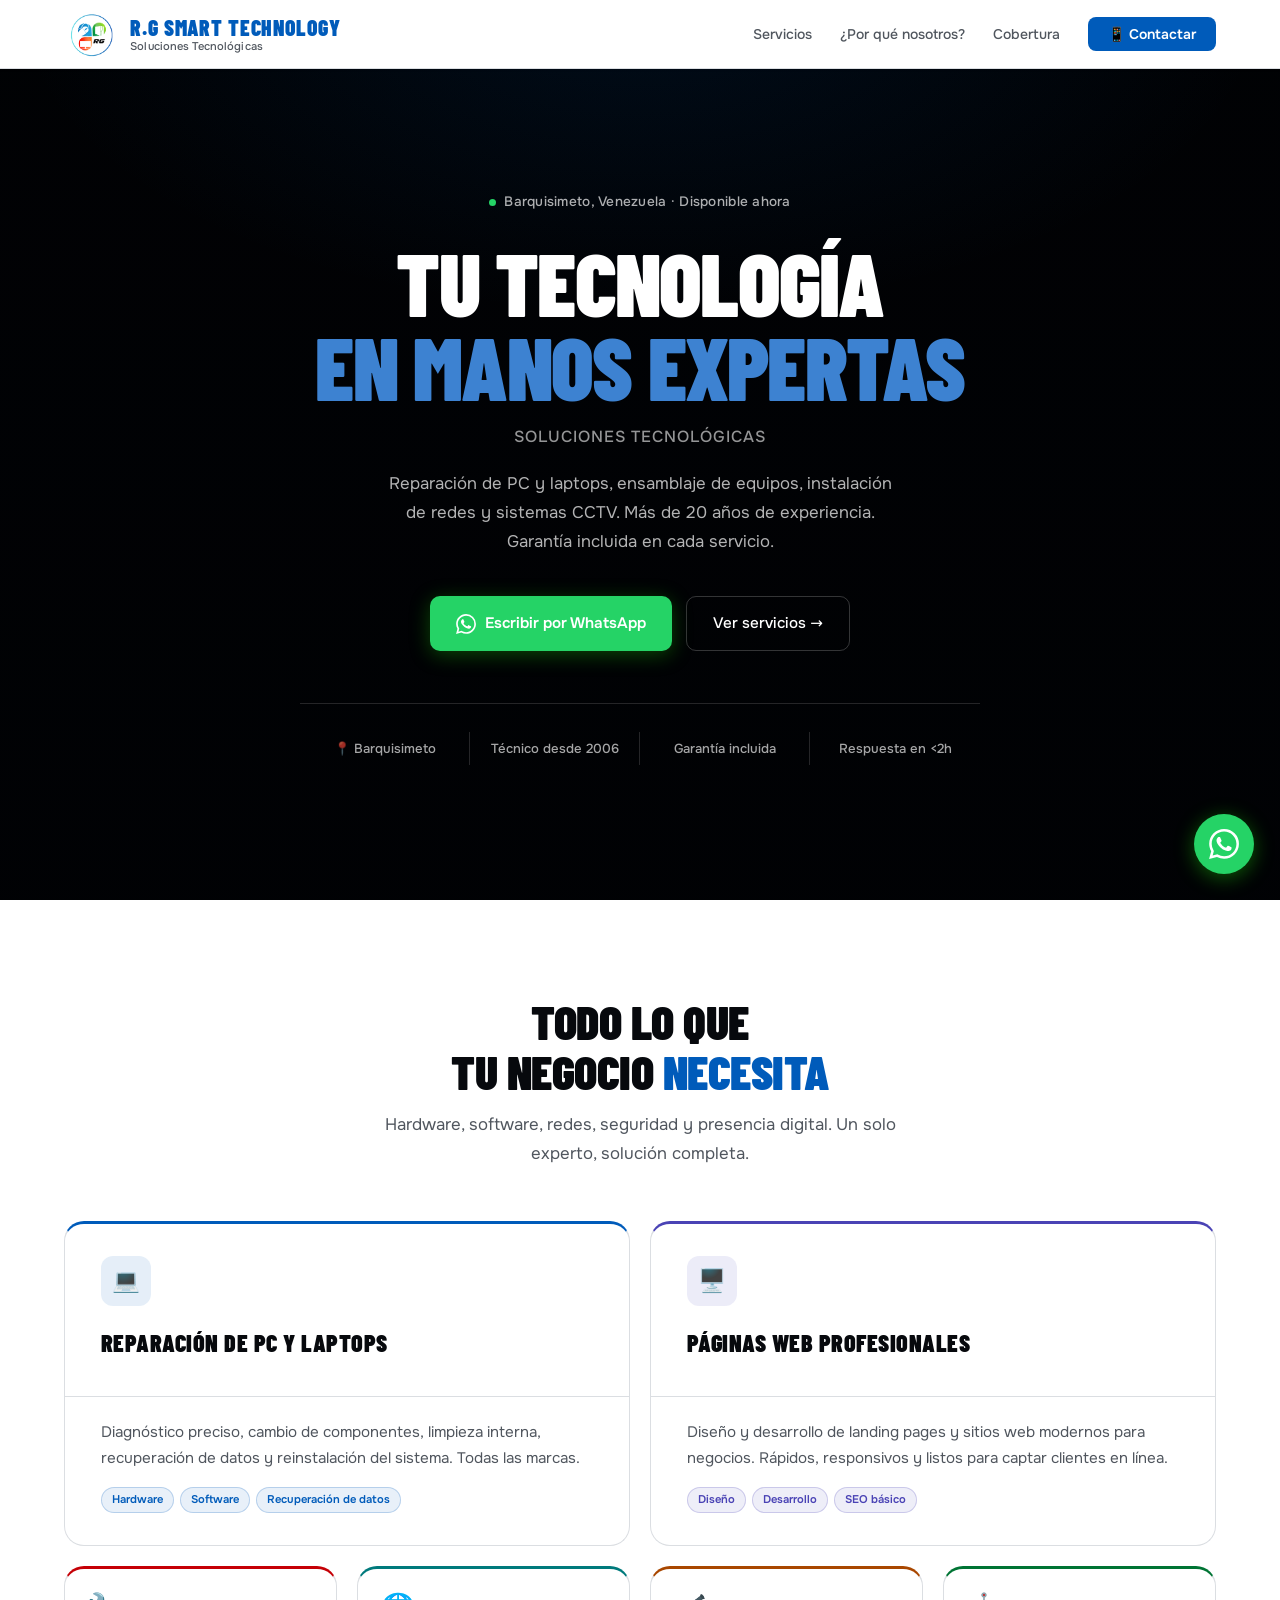
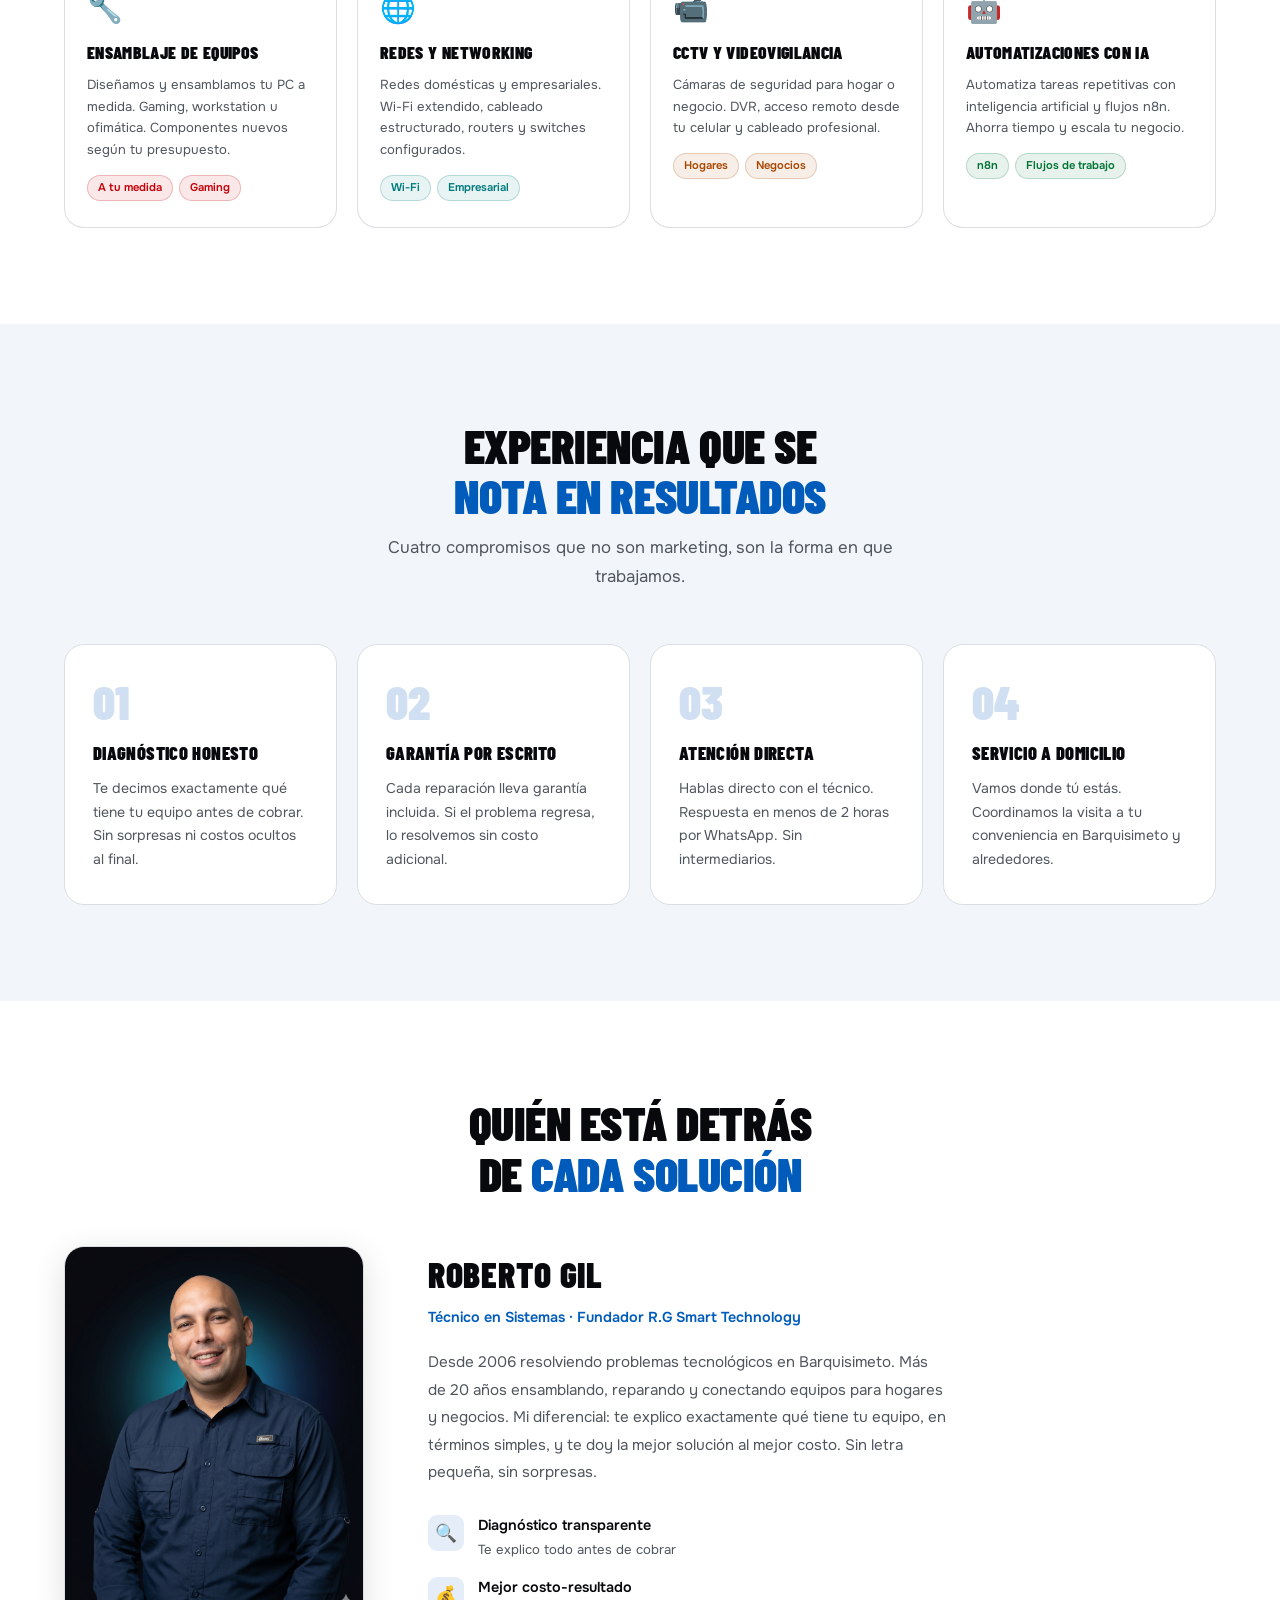
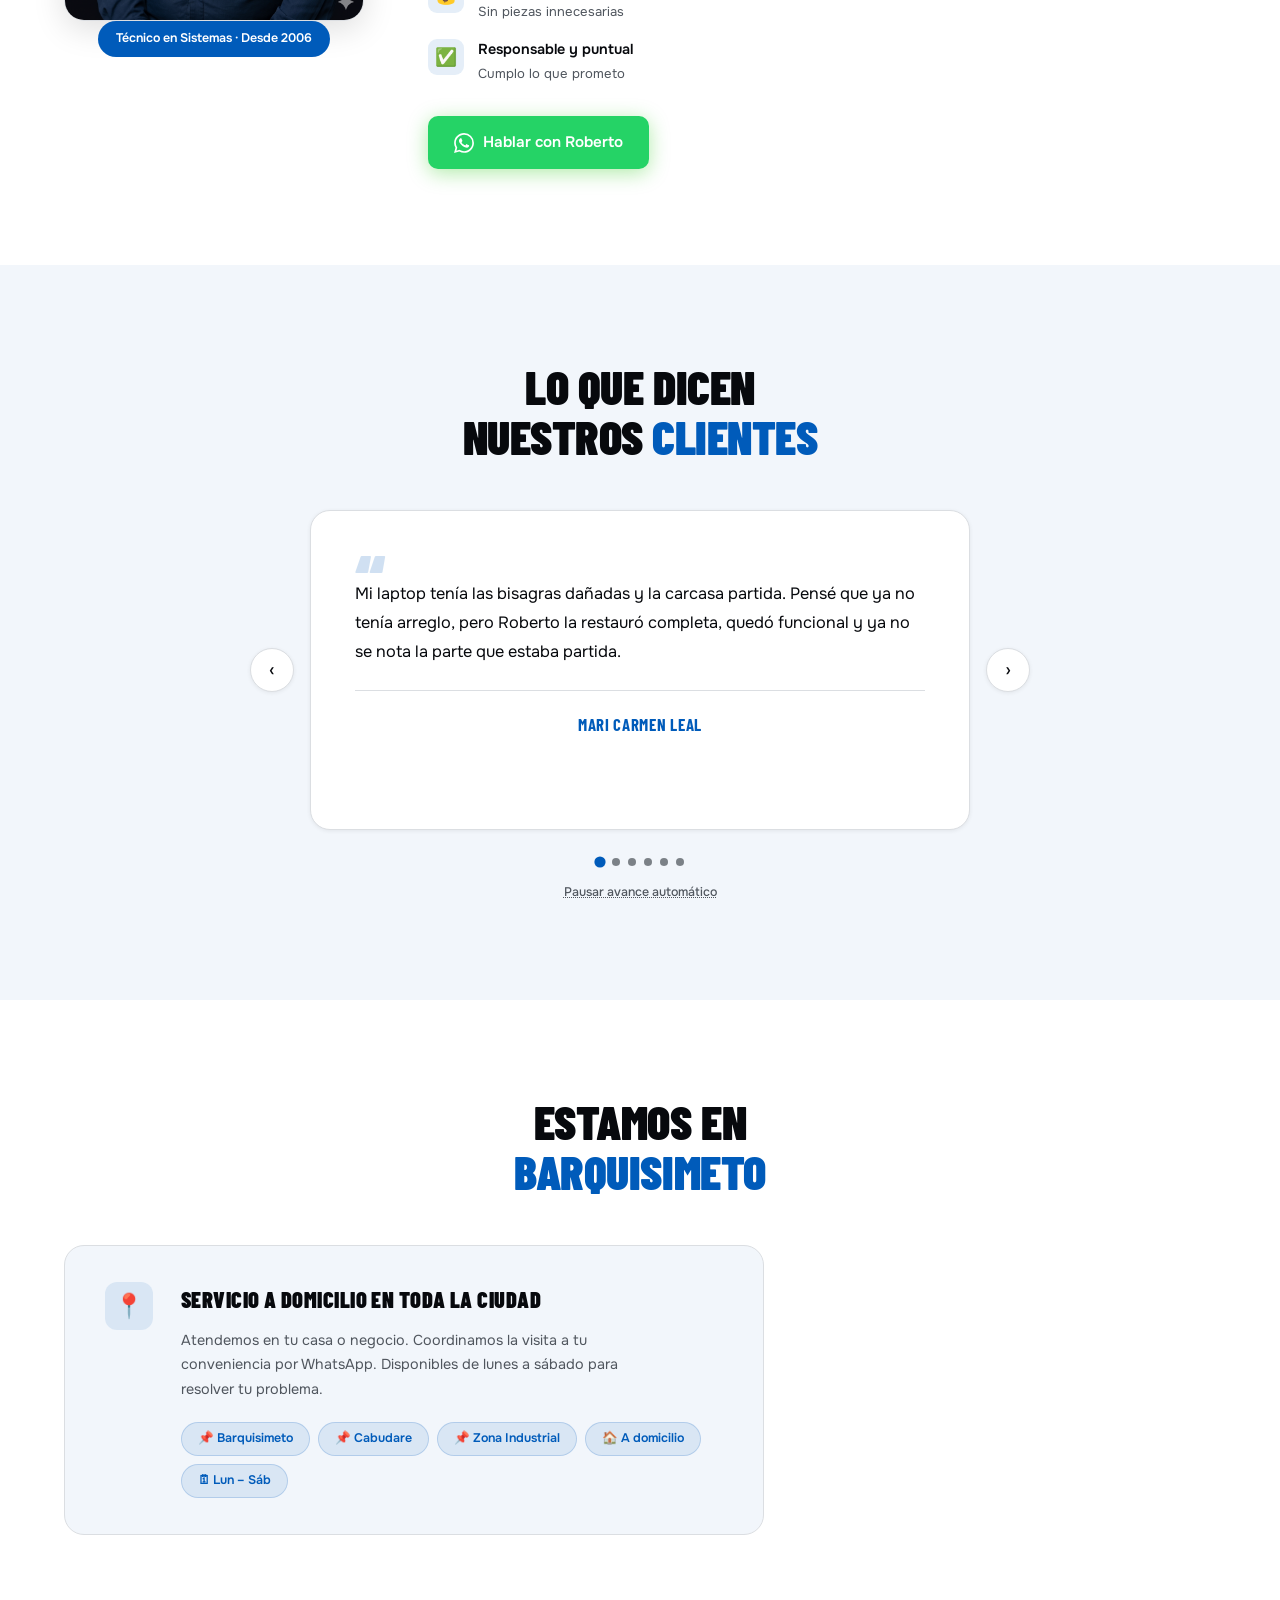
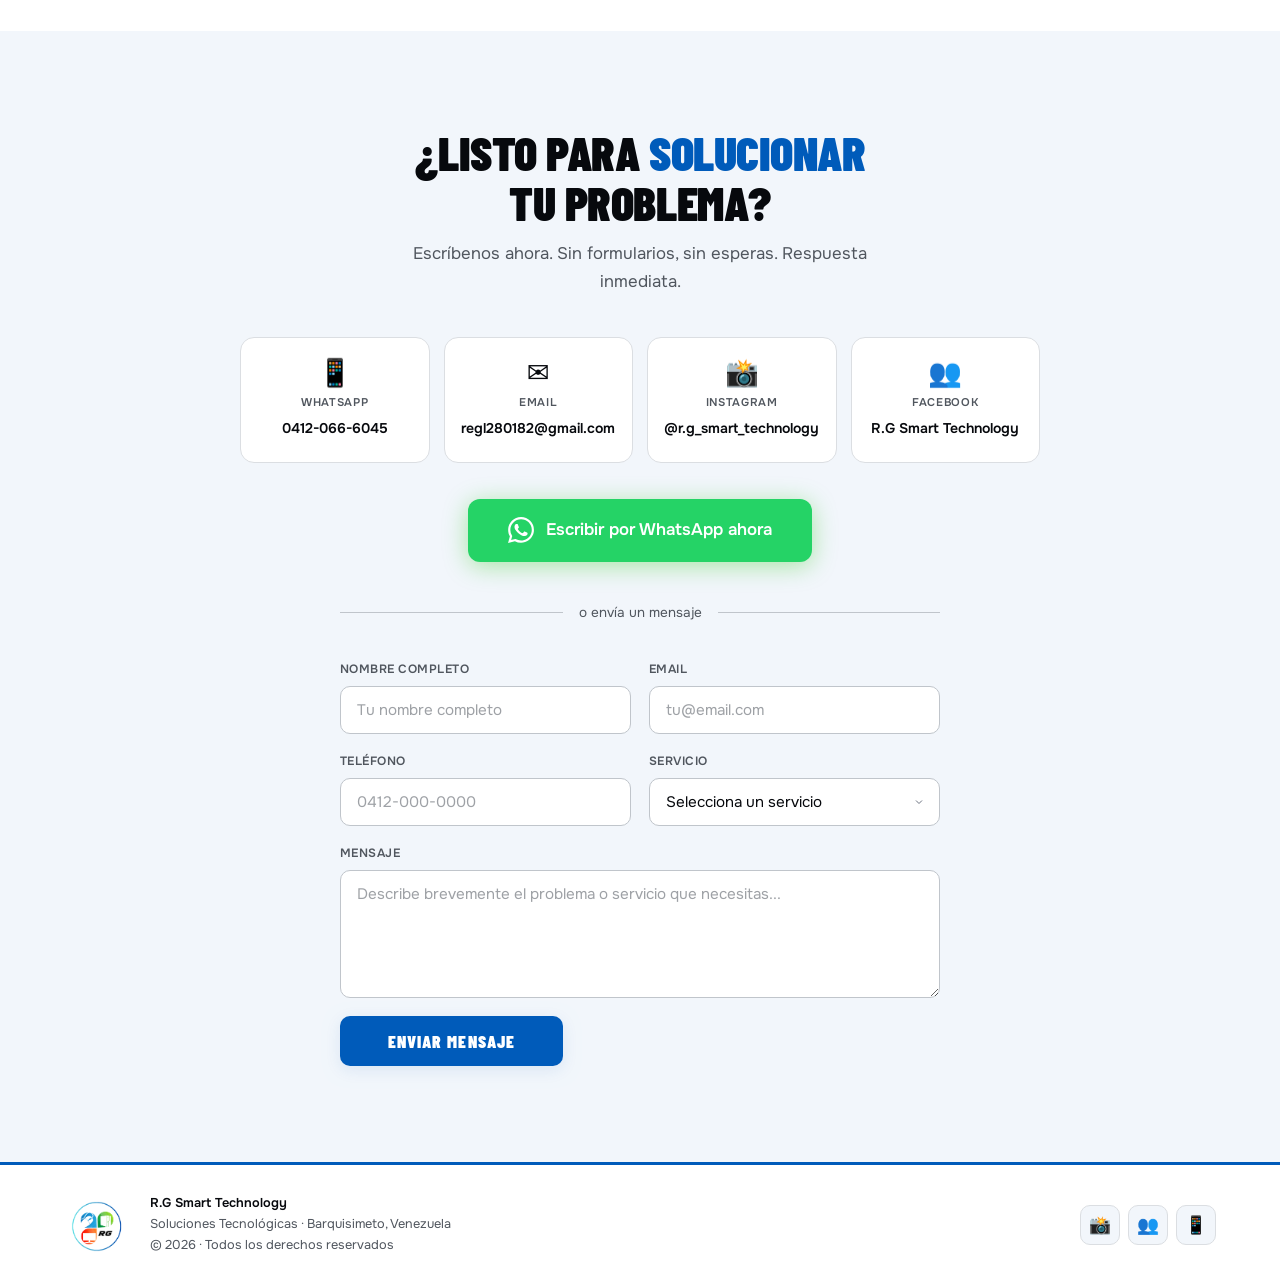
==== commit 9acbdbca: "feat: redesign visual completo — fuentes locales, paleta OKLCH, testimonios - Migra Google Fonts CDN" ====
--- a/index.html
+++ b/index.html
@@ -14,504 +14,7 @@
   <meta property="og:type" content="website"/>
   <meta name="twitter:card" content="summary_large_image"/>
   <meta name="twitter:image" content="https://rgsmarttech.vercel.app/assets/img/og-image.png"/>
-  <link rel="preconnect" href="https://fonts.googleapis.com"/>
-  <link rel="preconnect" href="https://fonts.gstatic.com" crossorigin/>
-  <link href="https://fonts.googleapis.com/css2?family=Inter:wght@300;400;500;600;700;800;900&family=JetBrains+Mono:wght@500&display=swap" rel="stylesheet"/>
-  <style>
-    /* ─── Reset & Base ─── */
-    *, *::before, *::after { box-sizing: border-box; margin: 0; padding: 0; }
-    :root {
-      --bg:        #0a0a0f;
-      --bg2:       #0f0f18;
-      --bg3:       #14141f;
-      --cyan:      #00d4ff;
-      --blue:      #0066ff;
-      --cyan-dim:  rgba(0,212,255,.15);
-      --blue-dim:  rgba(0,102,255,.15);
-      --glass-bg:  rgba(255,255,255,.04);
-      --glass-bd:  rgba(255,255,255,.08);
-      --text:      #e8e8f0;
-      --muted:     #8888aa;
-      --grad:      linear-gradient(135deg, var(--cyan), var(--blue));
-    }
-    html { scroll-behavior: smooth; }
-    body {
-      background: var(--bg);
-      color: var(--text);
-      font-family: 'Inter', system-ui, sans-serif;
-      font-size: 16px;
-      line-height: 1.6;
-      overflow-x: hidden;
-    }
-    a { color: inherit; text-decoration: none; }
-    em { font-style: normal; background: var(--grad); -webkit-background-clip: text; -webkit-text-fill-color: transparent; background-clip: text; }
-
-    /* ─── Scroll animations ─── */
-    /* Content visible by default; .js-loaded opts in to the animation */
-    .js-loaded .reveal { opacity: 0; transform: translateY(32px); transition: opacity .65s ease, transform .65s ease; }
-    .js-loaded .reveal.visible { opacity: 1; transform: none; }
-    .js-loaded .reveal.d1 { transition-delay: .1s; }
-    .js-loaded .reveal.d2 { transition-delay: .2s; }
-    .js-loaded .reveal.d3 { transition-delay: .3s; }
-    .js-loaded .reveal.d4 { transition-delay: .4s; }
-    .js-loaded .reveal.d5 { transition-delay: .5s; }
-    @media (prefers-reduced-motion: reduce) {
-      .js-loaded .reveal,
-      .js-loaded .reveal.visible { opacity: 1 !important; transform: none !important; transition: none !important; }
-      .pulse { animation: none !important; box-shadow: 0 0 0 3px rgba(0,212,255,.4) !important; }
-      * { transition-duration: .01ms !important; }
-    }
-
-    /* ─── Nav ─── */
-    nav {
-      position: fixed; top: 0; left: 0; right: 0; z-index: 100;
-      display: flex; align-items: center; justify-content: space-between;
-      padding: 0 5%;
-      height: 68px;
-      background: rgba(10,10,15,.8);
-      backdrop-filter: blur(16px);
-      border-bottom: 1px solid var(--glass-bd);
-      transition: background .3s;
-    }
-    .nav-logo { display: flex; align-items: center; gap: 10px; }
-    .nav-logo img { width: auto; height: 48px; object-fit: contain; }
-    .brand-name { display: block; font-weight: 700; font-size: .95rem; letter-spacing: .02em; color: #fff; }
-    .brand-slogan { display: block; font-size: .72rem; color: var(--muted); }
-    .nav-links { display: flex; align-items: center; gap: 28px; list-style: none; }
-    .nav-links a { font-size: .875rem; font-weight: 500; color: var(--muted); transition: color .2s; }
-    .nav-links a:hover { color: #fff; }
-    .nav-cta {
-      padding: 8px 18px; border-radius: 8px;
-      background: var(--grad); color: #fff !important;
-      font-weight: 600 !important;
-      transition: opacity .2s !important;
-    }
-    .nav-cta:hover { opacity: .85; }
-
-    /* ─── Hero ─── */
-    #hero {
-      position: relative;
-      min-height: 100vh;
-      display: flex; flex-direction: column; align-items: center; justify-content: center;
-      text-align: center;
-      padding: 120px 5% 80px;
-      overflow: hidden;
-    }
-    .hero-video-wrap {
-      position: absolute; inset: 0; z-index: 0;
-      overflow: hidden;
-    }
-    .hero-video-wrap video {
-      width: 100%; height: 100%; object-fit: cover;
-    }
-    .hero-overlay {
-      position: absolute; inset: 0;
-      background: linear-gradient(180deg, rgba(10,10,15,.7) 0%, rgba(10,10,15,.55) 50%, rgba(10,10,15,.92) 100%);
-      z-index: 1;
-    }
-    /* fallback glow when no video */
-    .hero-glow {
-      position: absolute; inset: 0; z-index: 0;
-      background:
-        radial-gradient(ellipse 70% 50% at 50% 0%, rgba(0,102,255,.18) 0%, transparent 70%),
-        radial-gradient(ellipse 40% 30% at 80% 60%, rgba(0,212,255,.1) 0%, transparent 60%);
-    }
-    #hero > *:not(.hero-video-wrap):not(.hero-glow) { position: relative; z-index: 2; }
-    .hero-badge {
-      display: inline-flex; align-items: center; gap: 8px;
-      padding: 6px 14px; border-radius: 100px;
-      background: rgba(0,212,255,.08);
-      border: 1px solid rgba(0,212,255,.25);
-      font-size: .78rem; font-weight: 600; color: var(--cyan);
-      letter-spacing: .04em; text-transform: uppercase;
-      margin-bottom: 24px;
-    }
-    .pulse {
-      width: 7px; height: 7px; border-radius: 50%;
-      background: var(--cyan);
-      box-shadow: 0 0 0 0 rgba(0,212,255,.5);
-      animation: pulse 1.8s infinite;
-    }
-    @keyframes pulse {
-      0%   { box-shadow: 0 0 0 0 rgba(0,212,255,.5); }
-      70%  { box-shadow: 0 0 0 8px rgba(0,212,255,0); }
-      100% { box-shadow: 0 0 0 0 rgba(0,212,255,0); }
-    }
-    #hero h1 {
-      font-size: clamp(2.6rem, 6vw, 5.2rem);
-      font-weight: 900; line-height: 1.1; letter-spacing: -.03em;
-      color: #fff; margin-bottom: 16px;
-    }
-    .hero-sub {
-      font-size: 1.1rem; font-weight: 600;
-      background: var(--grad); -webkit-background-clip: text;
-      -webkit-text-fill-color: transparent; background-clip: text;
-      letter-spacing: .06em; text-transform: uppercase;
-      margin-bottom: 20px;
-    }
-    .hero-desc {
-      max-width: 560px; margin: 0 auto 36px;
-      font-size: 1.05rem; color: rgba(232,232,240,.75); line-height: 1.7;
-    }
-    .hero-btns { display: flex; gap: 14px; flex-wrap: wrap; justify-content: center; margin-bottom: 56px; }
-    .btn-wa {
-      display: inline-flex; align-items: center; gap: 9px;
-      padding: 14px 26px; border-radius: 10px;
-      background: #25d366; color: #fff;
-      font-weight: 700; font-size: .95rem;
-      box-shadow: 0 4px 24px rgba(37,211,102,.35);
-      transition: transform .2s, box-shadow .2s;
-    }
-    .btn-wa:hover { transform: translateY(-2px); box-shadow: 0 8px 32px rgba(37,211,102,.5); }
-    .btn-ghost {
-      display: inline-flex; align-items: center; gap: 6px;
-      padding: 14px 26px; border-radius: 10px;
-      border: 1px solid var(--glass-bd);
-      background: var(--glass-bg);
-      backdrop-filter: blur(8px);
-      font-weight: 600; font-size: .95rem; color: #fff;
-      transition: border-color .2s, background .2s, transform .2s;
-    }
-    .btn-ghost:hover { border-color: var(--cyan); background: var(--cyan-dim); transform: translateY(-2px); }
-    .hero-stats {
-      display: flex; gap: 40px; flex-wrap: wrap; justify-content: center;
-    }
-    .stat { text-align: center; }
-    .stat-n {
-      font-size: 2rem; font-weight: 800; line-height: 1;
-      background: var(--grad); -webkit-background-clip: text;
-      -webkit-text-fill-color: transparent; background-clip: text;
-    }
-    .stat-l { font-size: .78rem; color: var(--muted); margin-top: 4px; font-weight: 500; }
-
-    /* ─── Section base ─── */
-    section { padding: 100px 5%; }
-    .tag {
-      display: inline-flex; align-items: center; gap: 8px;
-      padding: 5px 14px; border-radius: 100px;
-      background: var(--cyan-dim); border: 1px solid rgba(0,212,255,.2);
-      font-size: .75rem; font-weight: 700; color: var(--cyan);
-      letter-spacing: .06em; text-transform: uppercase;
-      margin-bottom: 20px;
-    }
-    section h2 {
-      font-size: clamp(2rem, 4vw, 3rem);
-      font-weight: 800; line-height: 1.15; letter-spacing: -.025em;
-      color: #fff; margin-bottom: 16px;
-    }
-    .lead {
-      font-size: 1.05rem; color: var(--muted); max-width: 540px; margin-bottom: 52px;
-    }
-
-    /* ─── Servicios ─── */
-    #servicios { background: var(--bg2); }
-    .svc-grid {
-      display: grid;
-      grid-template-columns: repeat(auto-fit, minmax(280px, 1fr));
-      gap: 24px;
-    }
-    .svc-card {
-      position: relative;
-      padding: 32px 28px;
-      border-radius: 16px;
-      background: var(--glass-bg);
-      backdrop-filter: blur(12px);
-      border: 1px solid var(--glass-bd);
-      transition: transform .3s, border-color .3s, box-shadow .3s;
-      overflow: hidden;
-    }
-    .svc-card::before {
-      content: '';
-      position: absolute; inset: 0;
-      border-radius: 16px;
-      padding: 1px;
-      background: var(--grad);
-      -webkit-mask: linear-gradient(#fff 0 0) content-box, linear-gradient(#fff 0 0);
-      -webkit-mask-composite: destination-out;
-      mask-composite: exclude;
-      opacity: 0;
-      transition: opacity .3s;
-    }
-    .svc-card:hover { transform: translateY(-6px); box-shadow: 0 16px 48px rgba(0,102,255,.15); border-color: transparent; }
-    .svc-card:hover::before { opacity: 1; }
-    .svc-ico { font-size: 2.2rem; margin-bottom: 16px; line-height: 1; }
-    .svc-t { font-size: 1.1rem; font-weight: 700; color: #fff; margin-bottom: 10px; }
-    .svc-d { font-size: .875rem; color: var(--muted); line-height: 1.65; margin-bottom: 18px; }
-    .svc-tags { display: flex; flex-wrap: wrap; gap: 6px; }
-    .stag {
-      font-size: .72rem; font-weight: 600;
-      padding: 3px 10px; border-radius: 100px;
-    }
-    .sb { background: rgba(0,102,255,.15); color: #6fa8ff; border: 1px solid rgba(0,102,255,.2); }
-    .sr { background: rgba(0,212,255,.1); color: #5fd4f0; border: 1px solid rgba(0,212,255,.2); }
-    .sg { background: rgba(55,200,120,.1); color: #5dcf90; border: 1px solid rgba(55,200,120,.2); }
-
-    /* ─── Por qué ─── */
-    #por-que { background: var(--bg); }
-    .why-grid {
-      display: grid;
-      grid-template-columns: repeat(auto-fit, minmax(240px, 1fr));
-      gap: 24px; margin-top: 48px;
-    }
-    .why-card {
-      padding: 32px 28px; border-radius: 16px;
-      background: var(--glass-bg); border: 1px solid var(--glass-bd);
-      transition: border-color .3s, background .3s, transform .3s;
-    }
-    .why-card:hover { border-color: rgba(0,212,255,.3); background: rgba(0,212,255,.04); transform: translateY(-4px); }
-    .why-n {
-      font-size: 2.5rem; font-weight: 900; line-height: 1;
-      background: var(--grad); -webkit-background-clip: text;
-      -webkit-text-fill-color: transparent; background-clip: text;
-      margin-bottom: 14px; font-family: 'JetBrains Mono', monospace;
-    }
-    .why-t { font-size: 1.05rem; font-weight: 700; color: #fff; margin-bottom: 8px; }
-    .why-d { font-size: .875rem; color: var(--muted); line-height: 1.65; }
-
-    /* ─── Sobre mí ─── */
-    #sobre-mi { background: var(--bg); }
-    .sobre-grid {
-      display: grid;
-      grid-template-columns: 340px 1fr;
-      gap: 60px;
-      align-items: center;
-      margin-top: 48px;
-    }
-    .sobre-img-wrap {
-      position: relative;
-      display: flex;
-      justify-content: center;
-    }
-    .sobre-img-glow {
-      position: absolute;
-      width: 280px; height: 280px;
-      border-radius: 50%;
-      background: radial-gradient(circle, rgba(0,212,255,.2) 0%, transparent 70%);
-      top: 50%; left: 50%;
-      transform: translate(-50%, -50%);
-      z-index: 0;
-    }
-    .sobre-img {
-      width: 300px; height: 370px;
-      object-fit: cover; object-position: center top;
-      border-radius: 20px;
-      border: 1px solid var(--glass-bd);
-      position: relative; z-index: 1;
-      box-shadow: 0 20px 60px rgba(0,0,0,.5);
-    }
-    .sobre-badge {
-      position: absolute;
-      bottom: -14px; left: 50%;
-      transform: translateX(-50%);
-      display: inline-flex; align-items: center; gap: 8px;
-      padding: 8px 18px; border-radius: 100px;
-      background: rgba(10,10,15,.95);
-      border: 1px solid rgba(0,212,255,.3);
-      font-size: .78rem; font-weight: 600; color: var(--cyan);
-      white-space: nowrap; z-index: 2;
-    }
-    .sobre-nombre {
-      font-size: 2rem; font-weight: 800; color: #fff; margin-bottom: 6px;
-    }
-    .sobre-cargo {
-      font-size: .9rem; color: var(--cyan); font-weight: 600;
-      margin-bottom: 20px; letter-spacing: .02em;
-    }
-    .sobre-bio {
-      font-size: .95rem; color: var(--muted); line-height: 1.8;
-      margin-bottom: 28px; max-width: 520px;
-    }
-    .sobre-valores {
-      display: flex; flex-direction: column; gap: 16px;
-    }
-    .valor-item {
-      display: flex; align-items: flex-start; gap: 14px;
-    }
-    .valor-ico {
-      font-size: 1.4rem; line-height: 1; flex-shrink: 0; margin-top: 2px;
-    }
-    .valor-t {
-      font-size: .9rem; font-weight: 700; color: #fff; margin-bottom: 2px;
-    }
-    .valor-d {
-      font-size: .8rem; color: var(--muted);
-    }
-    @media (max-width: 768px) {
-      .sobre-grid { grid-template-columns: 1fr; gap: 48px; }
-      .sobre-img-wrap { margin-bottom: 20px; }
-    }
-
-    /* ─── Cobertura ─── */
-    #cobertura { background: var(--bg2); }
-    .cover-box {
-      display: flex; gap: 28px; align-items: flex-start;
-      padding: 36px 40px; border-radius: 20px;
-      background: var(--glass-bg); border: 1px solid var(--glass-bd);
-      backdrop-filter: blur(12px);
-      max-width: 700px;
-    }
-    .cover-icon { font-size: 2.4rem; flex-shrink: 0; margin-top: 4px; }
-    .cover-body h3 { font-size: 1.2rem; font-weight: 700; color: #fff; margin-bottom: 10px; }
-    .cover-body p { font-size: .9rem; color: var(--muted); margin-bottom: 18px; line-height: 1.7; }
-    .chips { display: flex; flex-wrap: wrap; gap: 8px; }
-    .chip {
-      padding: 5px 14px; border-radius: 100px; font-size: .78rem; font-weight: 600;
-      background: rgba(255,255,255,.06); border: 1px solid var(--glass-bd); color: var(--text);
-    }
-
-    /* ─── Contacto ─── */
-    #contacto { background: var(--bg); text-align: center; }
-    #contacto h2 { margin-bottom: 12px; }
-    #contacto .lead { margin: 0 auto 40px; }
-    .c-grid {
-      display: grid;
-      grid-template-columns: repeat(auto-fit, minmax(180px, 1fr));
-      gap: 16px; max-width: 800px; margin: 0 auto 36px;
-    }
-    .c-card {
-      display: flex; flex-direction: column; align-items: center; gap: 6px;
-      padding: 24px 16px; border-radius: 14px;
-      background: var(--glass-bg); border: 1px solid var(--glass-bd);
-      transition: border-color .25s, transform .25s, background .25s;
-    }
-    .c-card:hover { border-color: var(--cyan); background: var(--cyan-dim); transform: translateY(-4px); }
-    .c-ico { font-size: 1.8rem; line-height: 1; }
-    .c-lbl { font-size: .72rem; font-weight: 700; color: var(--muted); letter-spacing: .06em; text-transform: uppercase; }
-    .c-val { font-size: .875rem; font-weight: 600; color: #fff; }
-    .wa-big {
-      display: inline-flex; align-items: center; justify-content: center; gap: 12px;
-      padding: 16px 36px; border-radius: 12px;
-      background: #25d366; color: #fff;
-      font-weight: 700; font-size: 1.05rem;
-      box-shadow: 0 4px 28px rgba(37,211,102,.35);
-      transition: transform .2s, box-shadow .2s;
-      margin-bottom: 40px;
-    }
-    .wa-big:hover { transform: translateY(-3px); box-shadow: 0 10px 40px rgba(37,211,102,.5); }
-    .form-divider {
-      display: flex; align-items: center; gap: 16px;
-      max-width: 600px; margin: 0 auto 36px; color: var(--muted); font-size: .85rem;
-    }
-    .form-divider::before, .form-divider::after {
-      content: ''; flex: 1; height: 1px; background: var(--glass-bd);
-    }
-    .contact-form {
-      max-width: 600px; margin: 0 auto;
-      display: flex; flex-direction: column; gap: 18px;
-      text-align: left;
-    }
-    .form-row { display: grid; grid-template-columns: 1fr 1fr; gap: 18px; }
-    .form-group { display: flex; flex-direction: column; gap: 7px; }
-    .form-group label { font-size: .82rem; font-weight: 600; color: var(--muted); }
-    .form-group input, .form-group select, .form-group textarea {
-      background: var(--glass-bg); border: 1px solid var(--glass-bd);
-      border-radius: 10px; padding: 12px 16px;
-      color: var(--text); font-family: inherit; font-size: .9rem;
-      transition: border-color .2s, background .2s;
-      outline: none;
-    }
-    .form-group input:focus, .form-group select:focus, .form-group textarea:focus {
-      border-color: var(--cyan); background: rgba(0,212,255,.06);
-    }
-    .form-group select option { background: #1a1a2e; }
-    .form-group textarea { resize: vertical; min-height: 120px; }
-    .form-btn {
-      padding: 14px 28px; border-radius: 10px;
-      background: var(--grad); border: none; cursor: pointer;
-      color: #fff; font-family: inherit; font-weight: 700; font-size: .95rem;
-      transition: opacity .2s, transform .2s;
-    }
-    .form-btn:hover { opacity: .88; transform: translateY(-2px); }
-    .form-btn:focus-visible { outline: 2px solid var(--cyan); outline-offset: 3px; }
-
-    /* ─── Footer ─── */
-    footer {
-      padding: 36px 5%;
-      background: var(--bg2);
-      border-top: 1px solid var(--glass-bd);
-      display: flex; align-items: center; justify-content: space-between; flex-wrap: wrap; gap: 16px;
-    }
-    .footer-left { display: flex; align-items: center; gap: 14px; }
-    .footer-logo img { width: auto; height: 40px; object-fit: contain; }
-    .footer-info { font-size: .82rem; color: var(--muted); line-height: 1.6; }
-    .footer-info strong { color: var(--text); }
-    .socials { display: flex; gap: 12px; }
-    .socials a {
-      width: 38px; height: 38px; border-radius: 10px;
-      display: flex; align-items: center; justify-content: center;
-      background: var(--glass-bg); border: 1px solid var(--glass-bd);
-      font-size: 1.1rem;
-      transition: border-color .2s, background .2s, transform .2s;
-    }
-    .socials a:hover { border-color: var(--cyan); background: var(--cyan-dim); transform: translateY(-2px); }
-
-    /* ─── Floating WhatsApp ─── */
-    .wa-float {
-      position: fixed; bottom: 24px; right: 24px; z-index: 200;
-      width: 56px; height: 56px; border-radius: 50%;
-      background: #25d366;
-      display: flex; align-items: center; justify-content: center;
-      box-shadow: 0 4px 20px rgba(37,211,102,.45);
-      transition: transform .2s, box-shadow .2s;
-    }
-    .wa-float:hover { transform: scale(1.1); box-shadow: 0 8px 32px rgba(37,211,102,.6); }
-
-    /* ─── Mobile ─── */
-    /* --- Hamburguesa --- */
-    .ham-btn {
-      display: none;
-      flex-direction: column; justify-content: center; gap: 5px;
-      width: 40px; height: 40px; padding: 6px;
-      background: none; border: none; cursor: pointer; z-index: 300;
-    }
-    .ham-btn span {
-      display: block; height: 2px; border-radius: 2px;
-      background: var(--text);
-      transition: transform .3s, opacity .3s;
-    }
-    .ham-btn span:nth-child(1) { width: 24px; }
-    .ham-btn span:nth-child(2) { width: 18px; }
-    .ham-btn span:nth-child(3) { width: 22px; }
-    .ham-btn.open span:nth-child(1) { transform: translateY(7px) rotate(45deg); width: 24px; }
-    .ham-btn.open span:nth-child(2) { opacity: 0; }
-    .ham-btn.open span:nth-child(3) { transform: translateY(-7px) rotate(-45deg); width: 24px; }
-
-    .nav-mobile {
-      display: none;
-      position: fixed; inset: 0; z-index: 200;
-      background: rgba(10,10,15,.97);
-      backdrop-filter: blur(20px);
-      flex-direction: column; align-items: center; justify-content: center;
-      gap: 32px;
-    }
-    .nav-mobile.open { display: flex; }
-    .nav-mobile a {
-      font-size: 1.5rem; font-weight: 700; color: var(--text);
-      transition: color .2s;
-    }
-    .nav-mobile a:hover { color: var(--cyan); }
-    .nav-mobile .nav-cta {
-      padding: 12px 28px; border-radius: 10px;
-      background: var(--grad); color: #fff !important;
-    }
-
-    @media (max-width: 768px) {
-      nav { padding: 0 4%; }
-      .nav-links { display: none; }
-      .ham-btn { display: flex; }
-      .hero-stats { gap: 24px; }
-      .stat-n { font-size: 1.6rem; }
-      .form-row { grid-template-columns: 1fr; }
-      .cover-box { flex-direction: column; padding: 28px 24px; }
-      footer { flex-direction: column; text-align: center; }
-      .footer-left { flex-direction: column; }
-      .wa-float { bottom: 16px; right: 16px; }
-    }
-    @media (max-width: 480px) {
-      section { padding: 72px 4%; }
-      #hero h1 { font-size: 2.4rem; }
-    }
-  </style>
+  <link rel="stylesheet" href="assets/css/style.css"/>
   <script type="application/ld+json">
   {
     "@context": "https://schema.org",
@@ -552,9 +55,7 @@
     <li><a href="#cobertura">Cobertura</a></li>
     <li><a href="#contacto" class="nav-cta">📱 Contactar</a></li>
   </ul>
-  <button class="ham-btn" id="ham-btn" aria-label="Menú">
-    <span></span><span></span><span></span>
-  </button>
+  <button class="ham-btn" id="ham-btn" aria-label="Menú" aria-expanded="false">☰</button>
 </nav>
 
 <div class="nav-mobile" id="nav-mobile">
@@ -564,6 +65,7 @@
   <a href="#contacto" class="nav-cta nav-mobile-link">📱 Contactar</a>
 </div>
 
+<!-- ══════════════════ HERO ══════════════════ -->
 <section id="hero">
   <div class="hero-video-wrap">
     <video autoplay muted loop playsinline preload="metadata">
@@ -573,107 +75,124 @@
   </div>
   <div class="hero-glow"></div>
 
-  <div class="hero-badge reveal"><div class="pulse"></div>Técnico Roberto Gil · Barquisimeto, Venezuela</div>
+  <p class="hero-location reveal"><span class="dot-alive" aria-hidden="true"></span>Barquisimeto, Venezuela · Disponible ahora</p>
   <h1 class="reveal d1">Tu tecnología<br><em>en manos expertas</em></h1>
   <p class="hero-sub reveal d2">Soluciones Tecnológicas</p>
   <p class="hero-desc reveal d3">Reparación de PC y laptops, ensamblaje de equipos, instalación de redes y sistemas CCTV. Más de 20 años de experiencia. Garantía incluida en cada servicio.</p>
   <div class="hero-btns reveal d4">
     <a href="https://wa.me/584120666045?text=Hola%20Roberto%2C%20necesito%20ayuda%20con%20mi%20equipo." class="btn-wa" target="_blank" rel="noopener noreferrer">
-      <svg width="20" height="20" fill="white" viewBox="0 0 24 24"><path d="M17.472 14.382c-.297-.149-1.758-.867-2.03-.967-.273-.099-.471-.148-.67.15-.197.297-.767.966-.94 1.164-.173.199-.347.223-.644.075-.297-.15-1.255-.463-2.39-1.475-.883-.788-1.48-1.761-1.653-2.059-.173-.297-.018-.458.13-.606.134-.133.298-.347.446-.52.149-.174.198-.298.298-.497.099-.198.05-.371-.025-.52-.075-.149-.669-1.612-.916-2.207-.242-.579-.487-.5-.669-.51-.173-.008-.371-.01-.57-.01-.198 0-.52.074-.792.372-.272.297-1.04 1.016-1.04 2.479 0 1.462 1.065 2.875 1.213 3.074.149.198 2.096 3.2 5.077 4.487.709.306 1.262.489 1.694.625.712.227 1.36.195 1.871.118.571-.085 1.758-.719 2.006-1.413.248-.694.248-1.289.173-1.413-.074-.124-.272-.198-.57-.347m-5.421 7.403h-.004a9.87 9.87 0 01-5.031-1.378l-.361-.214-3.741.982.998-3.648-.235-.374a9.86 9.86 0 01-1.51-5.26c.001-5.45 4.436-9.884 9.888-9.884 2.64 0 5.122 1.03 6.988 2.898a9.825 9.825 0 012.893 6.994c-.003 5.45-4.437 9.884-9.885 9.884m8.413-18.297A11.815 11.815 0 0012.05 0C5.495 0 .16 5.335.157 11.892c0 2.096.547 4.142 1.588 5.945L.057 24l6.305-1.654a11.882 11.882 0 005.683 1.448h.005c6.554 0 11.89-5.335 11.893-11.893a11.821 11.821 0 00-3.48-8.413z"/></svg>
+      <svg width="20" height="20" fill="white" viewBox="0 0 24 24" aria-hidden="true"><path d="M17.472 14.382c-.297-.149-1.758-.867-2.03-.967-.273-.099-.471-.148-.67.15-.197.297-.767.966-.94 1.164-.173.199-.347.223-.644.075-.297-.15-1.255-.463-2.39-1.475-.883-.788-1.48-1.761-1.653-2.059-.173-.297-.018-.458.13-.606.134-.133.298-.347.446-.52.149-.174.198-.298.298-.497.099-.198.05-.371-.025-.52-.075-.149-.669-1.612-.916-2.207-.242-.579-.487-.5-.669-.51-.173-.008-.371-.01-.57-.01-.198 0-.52.074-.792.372-.272.297-1.04 1.016-1.04 2.479 0 1.462 1.065 2.875 1.213 3.074.149.198 2.096 3.2 5.077 4.487.709.306 1.262.489 1.694.625.712.227 1.36.195 1.871.118.571-.085 1.758-.719 2.006-1.413.248-.694.248-1.289.173-1.413-.074-.124-.272-.198-.57-.347m-5.421 7.403h-.004a9.87 9.87 0 01-5.031-1.378l-.361-.214-3.741.982.998-3.648-.235-.374a9.86 9.86 0 01-1.51-5.26c.001-5.45 4.436-9.884 9.888-9.884 2.64 0 5.122 1.03 6.988 2.898a9.825 9.825 0 012.893 6.994c-.003 5.45-4.437 9.884-9.885 9.884m8.413-18.297A11.815 11.815 0 0012.05 0C5.495 0 .16 5.335.157 11.892c0 2.096.547 4.142 1.588 5.945L.057 24l6.305-1.654a11.882 11.882 0 005.683 1.448h.005c6.554 0 11.89-5.335 11.893-11.893a11.821 11.821 0 00-3.48-8.413z"/></svg>
       Escribir por WhatsApp
     </a>
     <a href="#servicios" class="btn-ghost">Ver servicios →</a>
   </div>
-  <div class="hero-stats reveal d5">
-    <div class="stat"><div class="stat-n">20+</div><div class="stat-l">Años de experiencia</div></div>
-    <div class="stat"><div class="stat-n">6</div><div class="stat-l">Áreas de servicio</div></div>
-    <div class="stat"><div class="stat-n">100%</div><div class="stat-l">Garantía incluida</div></div>
-    <div class="stat"><div class="stat-n">2h</div><div class="stat-l">Respuesta WhatsApp</div></div>
-  </div>
-</section>
-
+  <ul class="trust-bar reveal d5" role="list">
+    <li>📍 Barquisimeto</li>
+    <li>Técnico desde 2006</li>
+    <li>Garantía incluida</li>
+    <li>Respuesta en &lt;2h</li>
+  </ul>
+</section>
+
+<!-- ══════════════════ SERVICIOS ══════════════════ -->
 <section id="servicios">
-  <div class="tag reveal">Servicios</div>
-  <h2 class="reveal d1">Todo lo que<br>tu negocio <em>necesita</em></h2>
-  <p class="lead reveal d2">Hardware, software, redes, seguridad y presencia digital. Un solo experto, solución completa.</p>
-  <div class="svc-grid">
-    <div class="svc-card reveal d1">
-      <div class="svc-ico">💻</div>
-      <div class="svc-t">Reparación de PC y Laptops</div>
-      <div class="svc-d">Diagnóstico preciso, cambio de componentes, limpieza interna, recuperación de datos y reinstalación del sistema. Todas las marcas.</div>
-      <div class="svc-tags"><span class="stag sb">Hardware</span><span class="stag sr">Software</span><span class="stag sg">Recuperación datos</span></div>
-    </div>
-    <div class="svc-card reveal d2">
-      <div class="svc-ico">🔧</div>
+  <h2 class="reveal">Todo lo que<br>tu negocio <em>necesita</em></h2>
+  <p class="lead reveal d1">Hardware, software, redes, seguridad y presencia digital. Un solo experto, solución completa.</p>
+
+  <div class="svc-featured-row">
+    <div class="svc-card svc-featured svc-repair reveal d2">
+      <div class="svc-head">
+        <div class="svc-ico-wrap" aria-hidden="true">💻</div>
+        <div class="svc-t">Reparación de PC y Laptops</div>
+      </div>
+      <div class="svc-body">
+        <p class="svc-d">Diagnóstico preciso, cambio de componentes, limpieza interna, recuperación de datos y reinstalación del sistema. Todas las marcas.</p>
+        <div class="svc-tags">
+          <span class="stag">Hardware</span>
+          <span class="stag">Software</span>
+          <span class="stag">Recuperación de datos</span>
+        </div>
+      </div>
+    </div>
+    <div class="svc-card svc-featured svc-web reveal d3">
+      <div class="svc-head">
+        <div class="svc-ico-wrap" aria-hidden="true">🖥️</div>
+        <div class="svc-t">Páginas Web Profesionales</div>
+      </div>
+      <div class="svc-body">
+        <p class="svc-d">Diseño y desarrollo de landing pages y sitios web modernos para negocios. Rápidos, responsivos y listos para captar clientes en línea.</p>
+        <div class="svc-tags">
+          <span class="stag">Diseño</span>
+          <span class="stag">Desarrollo</span>
+          <span class="stag">SEO básico</span>
+        </div>
+      </div>
+    </div>
+  </div>
+
+  <div class="svc-compact-row">
+    <div class="svc-card svc-compact svc-build reveal d2">
+      <div class="svc-ico" aria-hidden="true">🔧</div>
       <div class="svc-t">Ensamblaje de Equipos</div>
-      <div class="svc-d">Diseñamos y ensamblamos tu PC a medida. Gaming, workstation u ofimática. Componentes nuevos según tu presupuesto y necesidad.</div>
-      <div class="svc-tags"><span class="stag sr">A tu medida</span><span class="stag sb">Gaming</span><span class="stag sg">Oficina</span></div>
-    </div>
-    <div class="svc-card reveal d3">
-      <div class="svc-ico">🌐</div>
+      <p class="svc-d">Diseñamos y ensamblamos tu PC a medida. Gaming, workstation u ofimática. Componentes nuevos según tu presupuesto.</p>
+      <div class="svc-tags"><span class="stag">A tu medida</span><span class="stag">Gaming</span></div>
+    </div>
+    <div class="svc-card svc-compact svc-network reveal d3">
+      <div class="svc-ico" aria-hidden="true">🌐</div>
       <div class="svc-t">Redes y Networking</div>
-      <div class="svc-d">Instalación y configuración de redes domésticas y empresariales. Wi-Fi extendido, cableado estructurado, routers y switches.</div>
-      <div class="svc-tags"><span class="stag sb">Wi-Fi</span><span class="stag sr">Cableado</span><span class="stag sg">Empresarial</span></div>
-    </div>
-    <div class="svc-card reveal d4">
-      <div class="svc-ico">📹</div>
+      <p class="svc-d">Redes domésticas y empresariales. Wi-Fi extendido, cableado estructurado, routers y switches configurados.</p>
+      <div class="svc-tags"><span class="stag">Wi-Fi</span><span class="stag">Empresarial</span></div>
+    </div>
+    <div class="svc-card svc-compact svc-cctv reveal d4">
+      <div class="svc-ico" aria-hidden="true">📹</div>
       <div class="svc-t">CCTV y Videovigilancia</div>
-      <div class="svc-d">Instalación de cámaras de seguridad para hogar o negocio. DVR, acceso remoto desde tu celular y cableado profesional.</div>
-      <div class="svc-tags"><span class="stag sr">Hogares</span><span class="stag sb">Negocios</span><span class="stag sg">Acceso remoto</span></div>
-    </div>
-    <div class="svc-card reveal d5">
-      <div class="svc-ico">🖥️</div>
-      <div class="svc-t">Páginas Web Profesionales</div>
-      <div class="svc-d">Diseño y desarrollo de landing pages y sitios web modernos para negocios. Rápidos, responsivos y listos para captar clientes en línea.</div>
-      <div class="svc-tags"><span class="stag sb">Diseño</span><span class="stag sr">Desarrollo</span><span class="stag sg">SEO básico</span></div>
-    </div>
-    <div class="svc-card reveal d5">
-      <div class="svc-ico">🤖</div>
+      <p class="svc-d">Cámaras de seguridad para hogar o negocio. DVR, acceso remoto desde tu celular y cableado profesional.</p>
+      <div class="svc-tags"><span class="stag">Hogares</span><span class="stag">Negocios</span></div>
+    </div>
+    <div class="svc-card svc-compact svc-auto reveal d4">
+      <div class="svc-ico" aria-hidden="true">🤖</div>
       <div class="svc-t">Automatizaciones con IA</div>
-      <div class="svc-d">Automatiza tareas repetitivas con inteligencia artificial y flujos n8n. Ahorra tiempo, reduce errores y escala tu negocio sin contratar más personal.</div>
-      <div class="svc-tags"><span class="stag sg">n8n</span><span class="stag sb">IA</span><span class="stag sr">Flujos de trabajo</span></div>
-    </div>
-  </div>
-</section>
-
-<section id="por-que">
-  <div class="tag reveal">¿Por qué elegirnos?</div>
-  <h2 class="reveal d1">Experiencia que se<br><em>nota en resultados</em></h2>
+      <p class="svc-d">Automatiza tareas repetitivas con inteligencia artificial y flujos n8n. Ahorra tiempo y escala tu negocio.</p>
+      <div class="svc-tags"><span class="stag">n8n</span><span class="stag">Flujos de trabajo</span></div>
+    </div>
+  </div>
+</section>
+
+<!-- ══════════════════ POR QUÉ ══════════════════ -->
+<section id="por-que" class="bg-alt">
+  <h2 class="reveal">Experiencia que se<br><em>nota en resultados</em></h2>
+  <p class="lead reveal d1">Cuatro compromisos que no son marketing, son la forma en que trabajamos.</p>
   <div class="why-grid">
     <div class="why-card reveal d1">
-      <div class="why-n">01</div>
+      <div class="why-n" aria-hidden="true">01</div>
       <div class="why-t">Diagnóstico honesto</div>
-      <div class="why-d">Te decimos exactamente qué tiene tu equipo antes de cobrar. Sin sorpresas ni costos ocultos al final.</div>
+      <p class="why-d">Te decimos exactamente qué tiene tu equipo antes de cobrar. Sin sorpresas ni costos ocultos al final.</p>
     </div>
     <div class="why-card reveal d2">
-      <div class="why-n">02</div>
+      <div class="why-n" aria-hidden="true">02</div>
       <div class="why-t">Garantía por escrito</div>
-      <div class="why-d">Cada reparación lleva garantía incluida. Si el problema regresa, lo resolvemos sin costo adicional.</div>
+      <p class="why-d">Cada reparación lleva garantía incluida. Si el problema regresa, lo resolvemos sin costo adicional.</p>
     </div>
     <div class="why-card reveal d3">
-      <div class="why-n">03</div>
+      <div class="why-n" aria-hidden="true">03</div>
       <div class="why-t">Atención directa</div>
-      <div class="why-d">Hablas directo con el técnico. Respuesta en menos de 2 horas por WhatsApp. Sin intermediarios.</div>
+      <p class="why-d">Hablas directo con el técnico. Respuesta en menos de 2 horas por WhatsApp. Sin intermediarios.</p>
     </div>
     <div class="why-card reveal d4">
-      <div class="why-n">04</div>
+      <div class="why-n" aria-hidden="true">04</div>
       <div class="why-t">Servicio a domicilio</div>
-      <div class="why-d">Vamos donde tú estás. Coordinamos la visita a tu conveniencia en Barquisimeto y alrededores.</div>
-    </div>
-  </div>
-</section>
-
+      <p class="why-d">Vamos donde tú estás. Coordinamos la visita a tu conveniencia en Barquisimeto y alrededores.</p>
+    </div>
+  </div>
+</section>
+
+<!-- ══════════════════ SOBRE MÍ ══════════════════ -->
 <section id="sobre-mi">
-  <div class="tag reveal">El técnico</div>
-  <h2 class="reveal d1">Quién está detrás<br>de <em>cada solución</em></h2>
-  <div class="sobre-grid reveal d2">
+  <h2 class="reveal">Quién está detrás<br>de <em>cada solución</em></h2>
+  <div class="sobre-grid reveal d1">
     <div class="sobre-img-wrap">
-      <div class="sobre-img-glow"></div>
       <img src="assets/img/roberto.png" alt="Roberto Gil — Técnico R.G Smart Technology" class="sobre-img"/>
-      <div class="sobre-badge">
-        <span class="pulse"></span>
-        Disponible ahora
-      </div>
+      <div class="sobre-credencial">Técnico en Sistemas · Desde 2006</div>
     </div>
     <div class="sobre-body">
       <h3 class="sobre-nombre">Roberto Gil</h3>
@@ -681,40 +200,104 @@
       <p class="sobre-bio">Desde 2006 resolviendo problemas tecnológicos en Barquisimeto. Más de 20 años ensamblando, reparando y conectando equipos para hogares y negocios. Mi diferencial: te explico exactamente qué tiene tu equipo, en términos simples, y te doy la mejor solución al mejor costo. Sin letra pequeña, sin sorpresas.</p>
       <div class="sobre-valores">
         <div class="valor-item">
-          <span class="valor-ico">🔍</span>
+          <span class="valor-ico" aria-hidden="true">🔍</span>
           <div>
             <div class="valor-t">Diagnóstico transparente</div>
             <div class="valor-d">Te explico todo antes de cobrar</div>
           </div>
         </div>
         <div class="valor-item">
-          <span class="valor-ico">💰</span>
+          <span class="valor-ico" aria-hidden="true">💰</span>
           <div>
             <div class="valor-t">Mejor costo-resultado</div>
             <div class="valor-d">Sin piezas innecesarias</div>
           </div>
         </div>
         <div class="valor-item">
-          <span class="valor-ico">✅</span>
+          <span class="valor-ico" aria-hidden="true">✅</span>
           <div>
             <div class="valor-t">Responsable y puntual</div>
             <div class="valor-d">Cumplo lo que prometo</div>
           </div>
         </div>
       </div>
-      <a href="https://wa.me/584120666045?text=Hola%20Roberto%2C%20necesito%20ayuda%20técnica." class="btn-wa" target="_blank" rel="noopener noreferrer" style="display:inline-flex;margin-top:28px;">
-        <svg width="20" height="20" fill="white" viewBox="0 0 24 24"><path d="M17.472 14.382c-.297-.149-1.758-.867-2.03-.967-.273-.099-.471-.148-.67.15-.197.297-.767.966-.94 1.164-.173.199-.347.223-.644.075-.297-.15-1.255-.463-2.39-1.475-.883-.788-1.48-1.761-1.653-2.059-.173-.297-.018-.458.13-.606.134-.133.298-.347.446-.52.149-.174.198-.298.298-.497.099-.198.05-.371-.025-.52-.075-.149-.669-1.612-.916-2.207-.242-.579-.487-.5-.669-.51-.173-.008-.371-.01-.57-.01-.198 0-.52.074-.792.372-.272.297-1.04 1.016-1.04 2.479 0 1.462 1.065 2.875 1.213 3.074.149.198 2.096 3.2 5.077 4.487.709.306 1.262.489 1.694.625.712.227 1.36.195 1.871.118.571-.085 1.758-.719 2.006-1.413.248-.694.248-1.289.173-1.413-.074-.124-.272-.198-.57-.347m-5.421 7.403h-.004a9.87 9.87 0 01-5.031-1.378l-.361-.214-3.741.982.998-3.648-.235-.374a9.86 9.86 0 01-1.51-5.26c.001-5.45 4.436-9.884 9.888-9.884 2.64 0 5.122 1.03 6.988 2.898a9.825 9.825 0 012.893 6.994c-.003 5.45-4.437 9.884-9.885 9.884m8.413-18.297A11.815 11.815 0 0012.05 0C5.495 0 .16 5.335.157 11.892c0 2.096.547 4.142 1.588 5.945L.057 24l6.305-1.654a11.882 11.882 0 005.683 1.448h.005c6.554 0 11.89-5.335 11.893-11.893a11.821 11.821 0 00-3.48-8.413z"/></svg>
+      <a href="https://wa.me/584120666045?text=Hola%20Roberto%2C%20necesito%20ayuda%20técnica." class="btn-wa sobre-cta" target="_blank" rel="noopener noreferrer">
+        <svg width="20" height="20" fill="white" viewBox="0 0 24 24" aria-hidden="true"><path d="M17.472 14.382c-.297-.149-1.758-.867-2.03-.967-.273-.099-.471-.148-.67.15-.197.297-.767.966-.94 1.164-.173.199-.347.223-.644.075-.297-.15-1.255-.463-2.39-1.475-.883-.788-1.48-1.761-1.653-2.059-.173-.297-.018-.458.13-.606.134-.133.298-.347.446-.52.149-.174.198-.298.298-.497.099-.198.05-.371-.025-.52-.075-.149-.669-1.612-.916-2.207-.242-.579-.487-.5-.669-.51-.173-.008-.371-.01-.57-.01-.198 0-.52.074-.792.372-.272.297-1.04 1.016-1.04 2.479 0 1.462 1.065 2.875 1.213 3.074.149.198 2.096 3.2 5.077 4.487.709.306 1.262.489 1.694.625.712.227 1.36.195 1.871.118.571-.085 1.758-.719 2.006-1.413.248-.694.248-1.289.173-1.413-.074-.124-.272-.198-.57-.347m-5.421 7.403h-.004a9.87 9.87 0 01-5.031-1.378l-.361-.214-3.741.982.998-3.648-.235-.374a9.86 9.86 0 01-1.51-5.26c.001-5.45 4.436-9.884 9.888-9.884 2.64 0 5.122 1.03 6.988 2.898a9.825 9.825 0 012.893 6.994c-.003 5.45-4.437 9.884-9.885 9.884m8.413-18.297A11.815 11.815 0 0012.05 0C5.495 0 .16 5.335.157 11.892c0 2.096.547 4.142 1.588 5.945L.057 24l6.305-1.654a11.882 11.882 0 005.683 1.448h.005c6.554 0 11.89-5.335 11.893-11.893a11.821 11.821 0 00-3.48-8.413z"/></svg>
         Hablar con Roberto
       </a>
     </div>
   </div>
 </section>
 
+<!-- ══════════════════ TESTIMONIOS ══════════════════ -->
+<section id="testimonios" class="bg-alt" aria-labelledby="testimonios-titulo">
+  <h2 id="testimonios-titulo" class="reveal">Lo que dicen<br>nuestros <em>clientes</em></h2>
+
+  <div class="carousel-wrap reveal d1" role="region" aria-label="Testimonios de clientes">
+    <div class="carousel-track" aria-live="polite" aria-atomic="true" tabindex="0">
+
+      <article class="testimonial" aria-hidden="true">
+        <blockquote>Mi laptop tenía las bisagras dañadas y la carcasa partida. Pensé que ya no tenía arreglo, pero Roberto la restauró completa, quedó funcional y ya no se nota la parte que estaba partida.</blockquote>
+        <footer>
+          <strong class="t-name">Mari Carmen Leal</strong>
+        </footer>
+      </article>
+
+      <article class="testimonial" aria-hidden="true">
+        <blockquote>Llevábamos el inventario en Excel, a mano. Ahora tenemos un sistema con alertas de stock y reportes automáticos. Muy satisfecho con cómo quedó operando el negocio.</blockquote>
+        <footer>
+          <strong class="t-name">José Rodríguez</strong>
+          <span class="t-label">Cauchera/Duralven</span>
+        </footer>
+      </article>
+
+      <article class="testimonial" aria-hidden="true">
+        <blockquote>Antes recibíamos los pedidos por WhatsApp uno por uno. Ahora el cliente arma su pedido en la web y ve el precio al instante. Muy satisfechos con cómo quedó funcionando todo.</blockquote>
+        <footer>
+          <strong class="t-name">Raúl González</strong>
+          <span class="t-label">Offset Los Hermanos</span>
+        </footer>
+      </article>
+
+      <article class="testimonial" aria-hidden="true">
+        <blockquote>Llevábamos los ingresos de la parroquia de forma manual. Roberto nos hizo un sistema que registra ingresos y egresos. Muy satisfechos con el control que nos da.</blockquote>
+        <footer>
+          <strong class="t-name">Padre Alexander</strong>
+          <span class="t-label">Parroquia San José</span>
+        </footer>
+      </article>
+
+      <article class="testimonial" aria-hidden="true">
+        <blockquote>Mi laptop no cargaba por un integrado dañado. Pensé que la había perdido, pero Roberto la reemplazó y reprogramó. Quedé muy contenta porque la pudo salvar.</blockquote>
+        <footer>
+          <strong class="t-name">Alejandra González</strong>
+        </footer>
+      </article>
+
+      <article class="testimonial" aria-hidden="true">
+        <blockquote>Necesitaba una página con pagos online y WhatsApp. Roberto me la entregó funcionando completa, y me encantó cómo quedó. Quedó hermosa.</blockquote>
+        <footer>
+          <strong class="t-name">Belén Mammarelli</strong>
+          <span class="t-label">Argentina</span>
+        </footer>
+      </article>
+
+    </div>
+    <button class="car-prev" aria-label="Testimonio anterior">&#8249;</button>
+    <button class="car-next" aria-label="Testimonio siguiente">&#8250;</button>
+  </div>
+
+  <div class="car-dots" role="tablist" aria-label="Seleccionar testimonio"></div>
+  <div class="car-pause-wrap">
+    <button class="car-pause" aria-pressed="false">Pausar avance automático</button>
+  </div>
+</section>
+
+<!-- ══════════════════ COBERTURA ══════════════════ -->
 <section id="cobertura">
-  <div class="tag reveal">Cobertura</div>
-  <h2 class="reveal d1">Estamos en<br><em>Barquisimeto</em></h2>
-  <div class="cover-box reveal d2">
-    <div class="cover-icon">📍</div>
+  <h2 class="reveal">Estamos en<br><em>Barquisimeto</em></h2>
+  <div class="cover-box reveal d1">
+    <div class="cover-icon" aria-hidden="true">📍</div>
     <div class="cover-body">
       <h3>Servicio a domicilio en toda la ciudad</h3>
       <p>Atendemos en tu casa o negocio. Coordinamos la visita a tu conveniencia por WhatsApp. Disponibles de lunes a sábado para resolver tu problema.</p>
@@ -729,24 +312,39 @@
   </div>
 </section>
 
-<section id="contacto">
-  <div class="tag reveal" style="margin:0 auto 20px;">Contacto</div>
-  <h2 class="reveal d1">¿Listo para <em>solucionar</em><br>tu problema?</h2>
-  <p class="lead reveal d2" style="margin:0 auto 40px;">Escríbenos ahora. Sin formularios, sin esperas. Respuesta inmediata.</p>
-  <div class="c-grid reveal d3">
-    <a href="https://wa.me/584120666045" class="c-card" target="_blank" rel="noopener noreferrer"><div class="c-ico">📱</div><div class="c-lbl">WhatsApp</div><div class="c-val">0412-066-6045</div></a>
-    <a href="mailto:regl280182@gmail.com" class="c-card"><div class="c-ico">✉️</div><div class="c-lbl">Email</div><div class="c-val">regl280182@gmail.com</div></a>
-    <a href="https://www.instagram.com/r.g_smart_technology" class="c-card" target="_blank" rel="noopener noreferrer"><div class="c-ico">📸</div><div class="c-lbl">Instagram</div><div class="c-val">@r.g_smart_technology</div></a>
-    <a href="https://www.facebook.com/profile.php?id=61561669738813" class="c-card" target="_blank" rel="noopener noreferrer"><div class="c-ico">👥</div><div class="c-lbl">Facebook</div><div class="c-val">R.G Smart Technology</div></a>
-  </div>
-  <a href="https://wa.me/584120666045?text=Hola%20Roberto%2C%20necesito%20ayuda%20t%C3%A9cnica%20con%20mi%20equipo." class="wa-big reveal d4" target="_blank" rel="noopener noreferrer">
-    <svg width="26" height="26" fill="white" viewBox="0 0 24 24"><path d="M17.472 14.382c-.297-.149-1.758-.867-2.03-.967-.273-.099-.471-.148-.67.15-.197.297-.767.966-.94 1.164-.173.199-.347.223-.644.075-.297-.15-1.255-.463-2.39-1.475-.883-.788-1.48-1.761-1.653-2.059-.173-.297-.018-.458.13-.606.134-.133.298-.347.446-.52.149-.174.198-.298.298-.497.099-.198.05-.371-.025-.52-.075-.149-.669-1.612-.916-2.207-.242-.579-.487-.5-.669-.51-.173-.008-.371-.01-.57-.01-.198 0-.52.074-.792.372-.272.297-1.04 1.016-1.04 2.479 0 1.462 1.065 2.875 1.213 3.074.149.198 2.096 3.2 5.077 4.487.709.306 1.262.489 1.694.625.712.227 1.36.195 1.871.118.571-.085 1.758-.719 2.006-1.413.248-.694.248-1.289.173-1.413-.074-.124-.272-.198-.57-.347m-5.421 7.403h-.004a9.87 9.87 0 01-5.031-1.378l-.361-.214-3.741.982.998-3.648-.235-.374a9.86 9.86 0 01-1.51-5.26c.001-5.45 4.436-9.884 9.888-9.884 2.64 0 5.122 1.03 6.988 2.898a9.825 9.825 0 012.893 6.994c-.003 5.45-4.437 9.884-9.885 9.884m8.413-18.297A11.815 11.815 0 0012.05 0C5.495 0 .16 5.335.157 11.892c0 2.096.547 4.142 1.588 5.945L.057 24l6.305-1.654a11.882 11.882 0 005.683 1.448h.005c6.554 0 11.89-5.335 11.893-11.893a11.821 11.821 0 00-3.48-8.413z"/></svg>
+<!-- ══════════════════ CONTACTO ══════════════════ -->
+<section id="contacto" class="bg-alt">
+  <h2 class="reveal">¿Listo para <em>solucionar</em><br>tu problema?</h2>
+  <p class="lead reveal d1">Escríbenos ahora. Sin formularios, sin esperas. Respuesta inmediata.</p>
+  <div class="c-grid reveal d2">
+    <a href="https://wa.me/584120666045" class="c-card" target="_blank" rel="noopener noreferrer">
+      <div class="c-ico" aria-hidden="true">📱</div>
+      <div class="c-lbl">WhatsApp</div>
+      <div class="c-val">0412-066-6045</div>
+    </a>
+    <a href="mailto:regl280182@gmail.com" class="c-card">
+      <div class="c-ico" aria-hidden="true">✉️</div>
+      <div class="c-lbl">Email</div>
+      <div class="c-val">regl280182@gmail.com</div>
+    </a>
+    <a href="https://www.instagram.com/r.g_smart_technology" class="c-card" target="_blank" rel="noopener noreferrer">
+      <div class="c-ico" aria-hidden="true">📸</div>
+      <div class="c-lbl">Instagram</div>
+      <div class="c-val">@r.g_smart_technology</div>
+    </a>
+    <a href="https://www.facebook.com/profile.php?id=61561669738813" class="c-card" target="_blank" rel="noopener noreferrer">
+      <div class="c-ico" aria-hidden="true">👥</div>
+      <div class="c-lbl">Facebook</div>
+      <div class="c-val">R.G Smart Technology</div>
+    </a>
+  </div>
+  <a href="https://wa.me/584120666045?text=Hola%20Roberto%2C%20necesito%20ayuda%20t%C3%A9cnica%20con%20mi%20equipo." class="wa-big reveal d3" target="_blank" rel="noopener noreferrer">
+    <svg width="26" height="26" fill="white" viewBox="0 0 24 24" aria-hidden="true"><path d="M17.472 14.382c-.297-.149-1.758-.867-2.03-.967-.273-.099-.471-.148-.67.15-.197.297-.767.966-.94 1.164-.173.199-.347.223-.644.075-.297-.15-1.255-.463-2.39-1.475-.883-.788-1.48-1.761-1.653-2.059-.173-.297-.018-.458.13-.606.134-.133.298-.347.446-.52.149-.174.198-.298.298-.497.099-.198.05-.371-.025-.52-.075-.149-.669-1.612-.916-2.207-.242-.579-.487-.5-.669-.51-.173-.008-.371-.01-.57-.01-.198 0-.52.074-.792.372-.272.297-1.04 1.016-1.04 2.479 0 1.462 1.065 2.875 1.213 3.074.149.198 2.096 3.2 5.077 4.487.709.306 1.262.489 1.694.625.712.227 1.36.195 1.871.118.571-.085 1.758-.719 2.006-1.413.248-.694.248-1.289.173-1.413-.074-.124-.272-.198-.57-.347m-5.421 7.403h-.004a9.87 9.87 0 01-5.031-1.378l-.361-.214-3.741.982.998-3.648-.235-.374a9.86 9.86 0 01-1.51-5.26c.001-5.45 4.436-9.884 9.888-9.884 2.64 0 5.122 1.03 6.988 2.898a9.825 9.825 0 012.893 6.994c-.003 5.45-4.437 9.884-9.885 9.884m8.413-18.297A11.815 11.815 0 0012.05 0C5.495 0 .16 5.335.157 11.892c0 2.096.547 4.142 1.588 5.945L.057 24l6.305-1.654a11.882 11.882 0 005.683 1.448h.005c6.554 0 11.89-5.335 11.893-11.893a11.821 11.821 0 00-3.48-8.413z"/></svg>
     Escribir por WhatsApp ahora
   </a>
 
-  <div class="form-divider reveal"><span>O déjanos tu mensaje aquí</span></div>
-
-  <form id="contact-form" class="contact-form reveal">
+  <div class="form-divider reveal d4">o envía un mensaje</div>
+  <form id="contact-form" class="contact-form reveal d4">
     <input name="bot-field" id="bot-field" type="hidden" style="display:none" tabindex="-1" autocomplete="off">
     <div class="form-row">
       <div class="form-group">
@@ -805,39 +403,38 @@
 </footer>
 
 <a class="wa-float" href="https://wa.me/584120666045?text=Hola%20Roberto%2C%20necesito%20ayuda%20t%C3%A9cnica%20con%20mi%20equipo." target="_blank" rel="noopener noreferrer" aria-label="WhatsApp — Escribir a Roberto">
-  <svg width="30" height="30" fill="white" viewBox="0 0 24 24"><path d="M17.472 14.382c-.297-.149-1.758-.867-2.03-.967-.273-.099-.471-.148-.67.15-.197.297-.767.966-.94 1.164-.173.199-.347.223-.644.075-.297-.15-1.255-.463-2.39-1.475-.883-.788-1.48-1.761-1.653-2.059-.173-.297-.018-.458.13-.606.134-.133.298-.347.446-.52.149-.174.198-.298.298-.497.099-.198.05-.371-.025-.52-.075-.149-.669-1.612-.916-2.207-.242-.579-.487-.5-.669-.51-.173-.008-.371-.01-.57-.01-.198 0-.52.074-.792.372-.272.297-1.04 1.016-1.04 2.479 0 1.462 1.065 2.875 1.213 3.074.149.198 2.096 3.2 5.077 4.487.709.306 1.262.489 1.694.625.712.227 1.36.195 1.871.118.571-.085 1.758-.719 2.006-1.413.248-.694.248-1.289.173-1.413-.074-.124-.272-.198-.57-.347m-5.421 7.403h-.004a9.87 9.87 0 01-5.031-1.378l-.361-.214-3.741.982.998-3.648-.235-.374a9.86 9.86 0 01-1.51-5.26c.001-5.45 4.436-9.884 9.888-9.884 2.64 0 5.122 1.03 6.988 2.898a9.825 9.825 0 012.893 6.994c-.003 5.45-4.437 9.884-9.885 9.884m8.413-18.297A11.815 11.815 0 0012.05 0C5.495 0 .16 5.335.157 11.892c0 2.096.547 4.142 1.588 5.945L.057 24l6.305-1.654a11.882 11.882 0 005.683 1.448h.005c6.554 0 11.89-5.335 11.893-11.893a11.821 11.821 0 00-3.48-8.413z"/></svg>
+  <svg width="30" height="30" fill="white" viewBox="0 0 24 24" aria-hidden="true"><path d="M17.472 14.382c-.297-.149-1.758-.867-2.03-.967-.273-.099-.471-.148-.67.15-.197.297-.767.966-.94 1.164-.173.199-.347.223-.644.075-.297-.15-1.255-.463-2.39-1.475-.883-.788-1.48-1.761-1.653-2.059-.173-.297-.018-.458.13-.606.134-.133.298-.347.446-.52.149-.174.198-.298.298-.497.099-.198.05-.371-.025-.52-.075-.149-.669-1.612-.916-2.207-.242-.579-.487-.5-.669-.51-.173-.008-.371-.01-.57-.01-.198 0-.52.074-.792.372-.272.297-1.04 1.016-1.04 2.479 0 1.462 1.065 2.875 1.213 3.074.149.198 2.096 3.2 5.077 4.487.709.306 1.262.489 1.694.625.712.227 1.36.195 1.871.118.571-.085 1.758-.719 2.006-1.413.248-.694.248-1.289.173-1.413-.074-.124-.272-.198-.57-.347m-5.421 7.403h-.004a9.87 9.87 0 01-5.031-1.378l-.361-.214-3.741.982.998-3.648-.235-.374a9.86 9.86 0 01-1.51-5.26c.001-5.45 4.436-9.884 9.888-9.884 2.64 0 5.122 1.03 6.988 2.898a9.825 9.825 0 012.893 6.994c-.003 5.45-4.437 9.884-9.885 9.884m8.413-18.297A11.815 11.815 0 0012.05 0C5.495 0 .16 5.335.157 11.892c0 2.096.547 4.142 1.588 5.945L.057 24l6.305-1.654a11.882 11.882 0 005.683 1.448h.005c6.554 0 11.89-5.335 11.893-11.893a11.821 11.821 0 00-3.48-8.413z"/></svg>
 </a>
 
 <script>
-  // Scroll reveal — content visible by default; .js-loaded opts in to animation
+  // Scroll reveal
   document.documentElement.classList.add('js-loaded');
-  const observer = new IntersectionObserver((entries) => {
-    entries.forEach(e => { if (e.isIntersecting) { e.target.classList.add('visible'); } });
+  const revealObserver = new IntersectionObserver((entries) => {
+    entries.forEach(e => { if (e.isIntersecting) e.target.classList.add('visible'); });
   }, { threshold: 0.12 });
-  document.querySelectorAll('.reveal').forEach(el => observer.observe(el));
-
-  // Menú hamburguesa
+  document.querySelectorAll('.reveal').forEach(el => revealObserver.observe(el));
+
+  // Hamburger menu
   const hamBtn = document.getElementById('ham-btn');
   const navMobile = document.getElementById('nav-mobile');
   hamBtn.addEventListener('click', () => {
-    hamBtn.classList.toggle('open');
-    navMobile.classList.toggle('open');
-    document.body.style.overflow = navMobile.classList.contains('open') ? 'hidden' : '';
+    const isOpen = navMobile.classList.toggle('open');
+    hamBtn.setAttribute('aria-expanded', isOpen);
+    document.body.style.overflow = isOpen ? 'hidden' : '';
   });
   document.querySelectorAll('.nav-mobile-link').forEach(link => {
     link.addEventListener('click', () => {
-      hamBtn.classList.remove('open');
       navMobile.classList.remove('open');
+      hamBtn.setAttribute('aria-expanded', 'false');
       document.body.style.overflow = '';
     });
   });
 
-  // Formulario → Make.com webhook
+  // Contact form → /api/contacto proxy
   const form = document.getElementById('contact-form');
   if (form) {
     form.addEventListener('submit', async function(e) {
       e.preventDefault();
-      // Honeypot anti-bot
       if (document.getElementById('bot-field').value) return;
       const btn = document.getElementById('form-btn');
       const msg = document.getElementById('form-msg');
@@ -865,7 +462,7 @@
         } else { throw new Error('Error servidor'); }
       } catch {
         msg.style.display = 'block';
-        msg.style.color = '#ff6b6b';
+        msg.style.color = '#e53935';
         msg.textContent = '❌ Error al enviar. Escríbenos por WhatsApp.';
         btn.disabled = false;
         btn.textContent = 'Enviar mensaje';
@@ -873,13 +470,107 @@
     });
   }
 
-  // Nav scroll opacity
+  // Nav scroll shadow
   const nav = document.querySelector('nav');
   window.addEventListener('scroll', () => {
-    nav.style.background = window.scrollY > 60
-      ? 'rgba(10,10,15,0.97)'
-      : 'rgba(10,10,15,0.8)';
-  });
+    nav.classList.toggle('scrolled', window.scrollY > 60);
+  }, { passive: true });
+
+  // Testimonios carousel
+  (function () {
+    const track    = document.querySelector('.carousel-track');
+    const dotsWrap = document.querySelector('.car-dots');
+    const prevBtn  = document.querySelector('.car-prev');
+    const nextBtn  = document.querySelector('.car-next');
+    const pauseBtn = document.querySelector('.car-pause');
+    if (!track) return;
+
+    const slides = Array.from(track.querySelectorAll('.testimonial'));
+    if (!slides.length) return;
+
+    const DELAY = 5500;
+    const noMotion = window.matchMedia('(prefers-reduced-motion: reduce)').matches;
+    let current = 0;
+    let timer   = null;
+    let paused  = noMotion;
+
+    // Build dots
+    slides.forEach((_, i) => {
+      const btn = document.createElement('button');
+      btn.className = 'dot' + (i === 0 ? ' active' : '');
+      btn.setAttribute('role', 'tab');
+      btn.setAttribute('aria-label', 'Testimonio ' + (i + 1));
+      btn.setAttribute('aria-selected', i === 0 ? 'true' : 'false');
+      btn.addEventListener('click', () => go(i, true));
+      dotsWrap.appendChild(btn);
+    });
+    const dots = Array.from(dotsWrap.querySelectorAll('.dot'));
+
+    function show(idx) {
+      slides[current].classList.remove('active');
+      slides[current].setAttribute('aria-hidden', 'true');
+      dots[current].classList.remove('active');
+      dots[current].setAttribute('aria-selected', 'false');
+      current = (idx + slides.length) % slides.length;
+      slides[current].classList.add('active');
+      slides[current].setAttribute('aria-hidden', 'false');
+      dots[current].classList.add('active');
+      dots[current].setAttribute('aria-selected', 'true');
+    }
+
+    function go(idx, manual) {
+      show(idx);
+      if (manual) pause();
+    }
+
+    function startAuto() {
+      if (paused) return;
+      clearInterval(timer);
+      timer = setInterval(() => go(current + 1, false), DELAY);
+    }
+
+    function pause() {
+      paused = true;
+      clearInterval(timer);
+      if (pauseBtn) {
+        pauseBtn.setAttribute('aria-pressed', 'true');
+        pauseBtn.textContent = 'Reanudar avance';
+      }
+    }
+
+    function resume() {
+      paused = false;
+      if (pauseBtn) {
+        pauseBtn.setAttribute('aria-pressed', 'false');
+        pauseBtn.textContent = 'Pausar avance automático';
+      }
+      startAuto();
+    }
+
+    // Init first slide
+    show(0);
+
+    prevBtn.addEventListener('click', () => go(current - 1, true));
+    nextBtn.addEventListener('click', () => go(current + 1, true));
+    if (pauseBtn) pauseBtn.addEventListener('click', () => paused ? resume() : pause());
+
+    // Keyboard navigation on track
+    track.addEventListener('keydown', (e) => {
+      if (e.key === 'ArrowLeft') { go(current - 1, true); e.preventDefault(); }
+      if (e.key === 'ArrowRight') { go(current + 1, true); e.preventDefault(); }
+    });
+
+    // Pause when focused inside carousel
+    const wrap = document.querySelector('.carousel-wrap');
+    if (wrap) {
+      wrap.addEventListener('focusin', () => { if (!paused) pause(); });
+      wrap.addEventListener('focusout', (e) => {
+        if (!wrap.contains(e.relatedTarget)) resume();
+      });
+    }
+
+    if (!noMotion) startAuto();
+  })();
 </script>
 </body>
 </html>
--- a/assets/css/style.css
+++ b/assets/css/style.css
@@ -0,0 +1,790 @@
+/* ═══════════════════════════════════════════════════════════
+   R.G Smart Technology · Design System 2026
+   Palette : light foundation + committed blue
+   Display : Barlow Condensed 700/900
+   Body    : Onest 400/500/600
+   Hosted  : /assets/fonts/ (no CDN)
+   ═══════════════════════════════════════════════════════════ */
+
+/* ─── Local fonts ─── */
+@font-face {
+  font-family: 'Barlow Condensed';
+  font-style: normal; font-weight: 700; font-display: swap;
+  src: url('../fonts/barlow-condensed-700.woff2') format('woff2');
+}
+@font-face {
+  font-family: 'Barlow Condensed';
+  font-style: normal; font-weight: 900; font-display: swap;
+  src: url('../fonts/barlow-condensed-900.woff2') format('woff2');
+}
+@font-face {
+  font-family: 'Onest';
+  font-style: normal; font-weight: 400; font-display: swap;
+  src: url('../fonts/onest-400.woff2') format('woff2');
+}
+@font-face {
+  font-family: 'Onest';
+  font-style: normal; font-weight: 500; font-display: swap;
+  src: url('../fonts/onest-500.woff2') format('woff2');
+}
+@font-face {
+  font-family: 'Onest';
+  font-style: normal; font-weight: 600; font-display: swap;
+  src: url('../fonts/onest-600.woff2') format('woff2');
+}
+
+/* ─── Design tokens ─── */
+:root {
+  --bg-page:   oklch(1.000 0.000 254);   /* #fff, pure white */
+  --bg-alt:    oklch(0.972 0.008 254);   /* ~#f2f4fa, subtle blue-white */
+  --ink:       oklch(0.140 0.010 254);   /* near-black */
+  --ink-muted: oklch(0.450 0.015 254);   /* secondary text */
+  --blue:      oklch(0.480 0.170 254);   /* brand blue ~#1560D4 */
+  --blue-lt:   oklch(0.600 0.140 254);   /* accent on dark bg (hero) */
+  --blue-dk:   oklch(0.410 0.180 254);   /* button hover — passes WCAG AA */
+  --blue-dim:  oklch(0.480 0.170 254 / 0.10);
+  --blue-dim2: oklch(0.480 0.170 254 / 0.06);
+  --red:       oklch(0.510 0.220 27);    /* brand red ~#E53935 */
+  --border:    oklch(0.900 0.006 254);   /* light border */
+  --border-md: oklch(0.820 0.010 254);   /* medium border */
+  --wa:        #25D366;
+  --wa-dark:   #128C7E;
+  --nav-h:     68px;
+  --pad:       5%;
+  --r:         14px;
+  --r-lg:      20px;
+  --sh-sm:     0 1px 4px oklch(0 0 0 / .07);
+  --sh-md:     0 4px 16px oklch(0 0 0 / .09);
+  --sh-lg:     0 8px 32px oklch(0 0 0 / .13);
+
+  /* Service accent palette */
+  --c-repair:  oklch(0.480 0.170 254);   /* blue */
+  --c-web:     oklch(0.460 0.175 280);   /* violet */
+  --c-network: oklch(0.500 0.140 195);   /* teal */
+  --c-cctv:    oklch(0.520 0.150 50);    /* amber */
+  --c-build:   oklch(0.510 0.220 27);    /* red */
+  --c-auto:    oklch(0.480 0.150 155);   /* green */
+}
+
+/* ─── Reset ─── */
+*, *::before, *::after { box-sizing: border-box; margin: 0; padding: 0; }
+html { scroll-behavior: smooth; }
+body {
+  font-family: 'Onest', system-ui, sans-serif;
+  font-size: 1rem; line-height: 1.6;
+  color: var(--ink); background: var(--bg-page);
+  overflow-x: hidden;
+}
+img { max-width: 100%; height: auto; display: block; }
+a { color: inherit; text-decoration: none; }
+button { cursor: pointer; font-family: inherit; }
+em { font-style: normal; }
+
+/* Nav scrolled state */
+nav.scrolled { box-shadow: 0 2px 20px rgba(0,0,0,.09), 0 1px 0 var(--border); }
+
+/* ─── Focus (WCAG 2.1 AA) ─── */
+:focus-visible {
+  outline: 2px solid var(--blue);
+  outline-offset: 3px;
+  border-radius: 3px;
+}
+
+/* ─── Reveal animations ─── */
+.js-loaded .reveal {
+  opacity: 0; transform: translateY(24px);
+  transition: opacity .6s ease, transform .6s ease;
+}
+.js-loaded .reveal.visible { opacity: 1; transform: none; }
+.js-loaded .reveal.d1 { transition-delay: .08s; }
+.js-loaded .reveal.d2 { transition-delay: .16s; }
+.js-loaded .reveal.d3 { transition-delay: .24s; }
+.js-loaded .reveal.d4 { transition-delay: .36s; }
+.js-loaded .reveal.d5 { transition-delay: .50s; }
+
+/* ─────────────────────────── NAV ─────────────────────────── */
+nav {
+  position: fixed; top: 0; left: 0; right: 0; z-index: 200;
+  height: var(--nav-h);
+  display: flex; align-items: center; justify-content: space-between;
+  padding: 0 var(--pad);
+  background: #fff;
+  box-shadow: 0 1px 0 var(--border), var(--sh-sm);
+  transition: box-shadow .3s;
+}
+.nav-logo { display: flex; align-items: center; gap: 10px; }
+.nav-logo img { height: 46px; width: auto; object-fit: contain; }
+.nav-brand { display: flex; flex-direction: column; line-height: 1.15; }
+.brand-name {
+  font-family: 'Barlow Condensed', sans-serif;
+  font-size: 1.35rem; font-weight: 900;
+  color: var(--blue); text-transform: uppercase; letter-spacing: .04em;
+}
+.brand-slogan {
+  font-size: .7rem; font-weight: 500;
+  color: var(--ink-muted); letter-spacing: .01em;
+}
+.nav-links { display: flex; align-items: center; gap: 28px; list-style: none; }
+.nav-links a {
+  font-size: .875rem; font-weight: 500;
+  color: var(--ink-muted); transition: color .2s;
+}
+.nav-links a:hover { color: var(--blue); }
+.nav-cta {
+  padding: 8px 20px !important;
+  border-radius: 8px !important;
+  background: var(--blue) !important;
+  color: #fff !important;
+  font-weight: 600 !important;
+  font-size: .875rem !important;
+  transition: background .2s !important;
+}
+.nav-cta:hover { background: var(--blue-dk) !important; }
+.ham-btn {
+  display: none; background: none; border: none;
+  width: 40px; height: 40px;
+  align-items: center; justify-content: center;
+  color: var(--ink); font-size: 1.5rem;
+}
+.nav-mobile {
+  display: none; position: fixed;
+  inset: var(--nav-h) 0 0 0; z-index: 150;
+  background: #fff; flex-direction: column;
+  padding: 32px var(--pad); gap: 4px;
+  border-top: 1px solid var(--border);
+  overflow-y: auto;
+}
+.nav-mobile.open { display: flex; }
+.nav-mobile a {
+  font-family: 'Barlow Condensed', sans-serif;
+  font-size: 1.5rem; font-weight: 700;
+  color: var(--ink); text-transform: uppercase;
+  padding: 14px 0; border-bottom: 1px solid var(--border);
+  transition: color .2s;
+}
+.nav-mobile a:last-child { border-bottom: none; }
+.nav-mobile a:hover { color: var(--blue); }
+
+/* ─────────────────────────── HERO ─────────────────────────── */
+#hero {
+  position: relative; min-height: 100vh;
+  display: flex; flex-direction: column;
+  align-items: center; justify-content: center;
+  text-align: center;
+  padding: calc(var(--nav-h) + 60px) var(--pad) 72px;
+  overflow: hidden;
+  background: oklch(0.08 0.015 254);
+}
+.hero-video-wrap {
+  position: absolute; inset: 0; z-index: 0; overflow: hidden;
+}
+.hero-video-wrap video { width: 100%; height: 100%; object-fit: cover; }
+.hero-overlay {
+  position: absolute; inset: 0; z-index: 1;
+  background: linear-gradient(
+    180deg,
+    oklch(0.08 0.015 254 / .72) 0%,
+    oklch(0.08 0.015 254 / .55) 50%,
+    oklch(0.08 0.015 254 / .92) 100%
+  );
+}
+.hero-glow {
+  position: absolute; inset: 0; z-index: 0;
+  background: radial-gradient(ellipse 70% 50% at 50% 0%,
+    oklch(0.48 0.17 254 / .12) 0%, transparent 70%);
+}
+#hero > *:not(.hero-video-wrap):not(.hero-glow) { position: relative; z-index: 2; }
+
+.hero-location {
+  display: inline-flex; align-items: center; gap: 8px;
+  margin-bottom: 28px;
+  font-size: .85rem; font-weight: 500;
+  color: oklch(1 0 0 / .68); letter-spacing: .02em;
+}
+.dot-alive {
+  width: 7px; height: 7px; border-radius: 50%;
+  background: var(--wa); flex-shrink: 0;
+  box-shadow: 0 0 0 0 oklch(0.72 0.24 142 / .5);
+  animation: dotpulse 2s infinite;
+}
+@keyframes dotpulse {
+  0%   { box-shadow: 0 0 0 0   oklch(0.72 0.24 142 / .50); }
+  70%  { box-shadow: 0 0 0 7px oklch(0.72 0.24 142 / .00); }
+  100% { box-shadow: 0 0 0 0   oklch(0.72 0.24 142 / .00); }
+}
+
+#hero h1 {
+  font-family: 'Barlow Condensed', sans-serif;
+  font-size: clamp(2.8rem, 7vw, 5.5rem);
+  font-weight: 900; line-height: .95;
+  letter-spacing: -.02em; text-transform: uppercase;
+  color: #fff; margin-bottom: 16px;
+  text-wrap: balance;
+}
+#hero h1 em { color: var(--blue-lt); } /* solid color — no gradient */
+
+.hero-sub {
+  font-size: 1rem; font-weight: 500;
+  color: oklch(1 0 0 / .58);
+  letter-spacing: .06em; text-transform: uppercase;
+  margin-bottom: 20px;
+}
+.hero-desc {
+  max-width: 520px; margin: 0 auto 40px;
+  font-size: 1.05rem; line-height: 1.72;
+  color: oklch(1 0 0 / .70);
+}
+.hero-btns {
+  display: flex; gap: 14px; flex-wrap: wrap;
+  justify-content: center; margin-bottom: 52px;
+}
+
+/* Trust bar (4 proof points in hero dark zone) */
+.trust-bar {
+  list-style: none;
+  display: grid;
+  grid-template-columns: repeat(2, 1fr);
+  border-top: 1px solid oklch(1 0 0 / .14);
+  padding-top: 28px;
+  width: 100%; max-width: 680px;
+}
+.trust-bar li {
+  font-size: .82rem; font-weight: 500;
+  color: oklch(1 0 0 / .65);
+  text-align: center; padding: 6px 16px;
+  border-right: 1px solid oklch(1 0 0 / .14);
+}
+.trust-bar li:nth-child(even) { border-right: none; }
+.trust-bar li:nth-child(n+3) { border-top: 1px solid oklch(1 0 0 / .14); }
+
+/* ─────────────────────────── BUTTONS ─────────────────────────── */
+.btn-wa {
+  display: inline-flex; align-items: center; gap: 9px;
+  padding: 14px 26px; border-radius: 10px;
+  background: var(--wa); color: #fff;
+  font-weight: 700; font-size: .95rem;
+  box-shadow: 0 4px 20px oklch(0.72 0.24 142 / .35);
+  transition: transform .2s, box-shadow .2s;
+}
+.btn-wa:hover {
+  transform: translateY(-2px);
+  box-shadow: 0 8px 32px oklch(0.72 0.24 142 / .50);
+}
+.btn-ghost {
+  display: inline-flex; align-items: center; gap: 6px;
+  padding: 14px 26px; border-radius: 10px;
+  border: 1px solid oklch(1 0 0 / .20);
+  color: #fff; font-weight: 500; font-size: .95rem;
+  transition: border-color .2s, background .2s, transform .2s;
+}
+.btn-ghost:hover {
+  border-color: oklch(1 0 0 / .45);
+  background: oklch(1 0 0 / .07);
+  transform: translateY(-2px);
+}
+
+/* ─────────────────────────── SECTION BASE ─────────────────────────── */
+section { padding: 96px var(--pad); background: var(--bg-page); }
+section.bg-alt { background: var(--bg-alt); }
+
+section h2 {
+  font-family: 'Barlow Condensed', sans-serif;
+  font-size: clamp(2rem, 4vw, 3rem);
+  font-weight: 900; line-height: 1.05;
+  letter-spacing: -.01em; text-transform: uppercase;
+  color: var(--ink); margin-bottom: 14px;
+  text-align: center;
+  text-wrap: balance;
+}
+section h2 em { color: var(--blue); } /* solid — no gradient */
+
+.lead {
+  font-size: 1.05rem; color: var(--ink-muted);
+  line-height: 1.72; max-width: 520px;
+  text-align: center; margin-left: auto; margin-right: auto;
+}
+
+/* ─────────────────────────── SERVICIOS ─────────────────────────── */
+#servicios { background: var(--bg-page); }
+#servicios .lead { margin-bottom: 52px; }
+
+.svc-featured-row {
+  display: grid; grid-template-columns: 1fr 1fr;
+  gap: 20px; margin-bottom: 20px;
+}
+.svc-compact-row {
+  display: grid; grid-template-columns: repeat(4, 1fr);
+  gap: 20px;
+}
+
+/* Base card */
+.svc-card {
+  background: #fff;
+  border: 1px solid var(--border);
+  border-radius: var(--r-lg);
+  overflow: hidden;
+  transition: transform .3s, box-shadow .3s, border-color .3s;
+}
+.svc-card:hover {
+  transform: translateY(-4px);
+  box-shadow: var(--sh-lg);
+  border-color: var(--border-md);
+}
+
+/* Featured cards */
+.svc-featured { padding: 0; }
+.svc-head {
+  padding: 32px 36px 24px;
+  border-bottom: 1px solid var(--border);
+}
+.svc-body { padding: 22px 36px 32px; }
+.svc-ico-wrap {
+  width: 50px; height: 50px; border-radius: 12px;
+  display: flex; align-items: center; justify-content: center;
+  font-size: 1.4rem; margin-bottom: 18px;
+}
+.svc-featured .svc-t {
+  font-family: 'Barlow Condensed', sans-serif;
+  font-size: 1.5rem; font-weight: 900;
+  text-transform: uppercase; letter-spacing: .02em;
+  color: var(--ink); margin-bottom: 10px;
+}
+.svc-featured .svc-d {
+  font-size: .95rem; color: var(--ink-muted); line-height: 1.72;
+}
+.svc-featured .svc-tags { margin-top: 16px; }
+
+/* Compact cards */
+.svc-compact { padding: 26px 22px; }
+.svc-compact .svc-ico { font-size: 1.8rem; margin-bottom: 14px; line-height: 1; }
+.svc-compact .svc-t {
+  font-family: 'Barlow Condensed', sans-serif;
+  font-size: 1.1rem; font-weight: 800;
+  text-transform: uppercase; letter-spacing: .02em;
+  color: var(--ink); margin-bottom: 8px;
+}
+.svc-compact .svc-d {
+  font-size: .82rem; color: var(--ink-muted); line-height: 1.65;
+}
+.svc-compact .svc-tags { margin-top: 14px; }
+
+/* Tags */
+.svc-tags { display: flex; flex-wrap: wrap; gap: 6px; }
+.stag {
+  font-family: 'Onest', sans-serif;
+  font-size: .7rem; font-weight: 600;
+  padding: 3px 10px; border-radius: 100px;
+}
+
+/* Per-service accent (top border + icon bg + tag color) */
+.svc-repair  { --c: var(--c-repair);  --cd: oklch(0.480 0.170 254 / .10); --cb: oklch(0.480 0.170 254 / .09); --cbo: oklch(0.480 0.170 254 / .22); }
+.svc-web     { --c: var(--c-web);     --cd: oklch(0.460 0.175 280 / .10); --cb: oklch(0.460 0.175 280 / .09); --cbo: oklch(0.460 0.175 280 / .22); }
+.svc-network { --c: var(--c-network); --cd: oklch(0.500 0.140 195 / .10); --cb: oklch(0.500 0.140 195 / .09); --cbo: oklch(0.500 0.140 195 / .22); }
+.svc-cctv    { --c: var(--c-cctv);    --cd: oklch(0.520 0.150 50  / .10); --cb: oklch(0.520 0.150 50  / .09); --cbo: oklch(0.520 0.150 50  / .22); }
+.svc-build   { --c: var(--c-build);   --cd: oklch(0.510 0.220 27  / .10); --cb: oklch(0.510 0.220 27  / .09); --cbo: oklch(0.510 0.220 27  / .22); }
+.svc-auto    { --c: var(--c-auto);    --cd: oklch(0.480 0.150 155 / .10); --cb: oklch(0.480 0.150 155 / .09); --cbo: oklch(0.480 0.150 155 / .22); }
+
+.svc-card { border-top: 3px solid var(--c, var(--blue)); }
+.svc-ico-wrap { background: var(--cd, var(--blue-dim)); }
+.stag {
+  background: var(--cb, var(--blue-dim2));
+  color: var(--c, var(--blue));
+  border: 1px solid var(--cbo, oklch(0.480 0.170 254 / .22));
+}
+
+/* ─────────────────────────── POR QUÉ ─────────────────────────── */
+#por-que { background: var(--bg-alt); }
+#por-que .lead { margin-bottom: 52px; }
+.why-grid {
+  display: grid;
+  grid-template-columns: repeat(auto-fit, minmax(220px, 1fr));
+  gap: 20px;
+}
+.why-card {
+  background: #fff; border: 1px solid var(--border);
+  border-radius: var(--r-lg); padding: 32px 28px;
+  transition: transform .3s, box-shadow .3s;
+}
+.why-card:hover { transform: translateY(-3px); box-shadow: var(--sh-md); }
+.why-n {
+  font-family: 'Barlow Condensed', sans-serif;
+  font-size: 3rem; font-weight: 900; line-height: 1;
+  color: var(--blue); opacity: .18;     /* solid, no gradient */
+  margin-bottom: 14px;
+}
+.why-t {
+  font-family: 'Barlow Condensed', sans-serif;
+  font-size: 1.15rem; font-weight: 800;
+  text-transform: uppercase; letter-spacing: .02em;
+  color: var(--ink); margin-bottom: 8px;
+}
+.why-d { font-size: .88rem; color: var(--ink-muted); line-height: 1.70; }
+
+/* ─────────────────────────── SOBRE MÍ ─────────────────────────── */
+#sobre-mi { background: var(--bg-page); }
+.sobre-grid {
+  display: grid; grid-template-columns: 300px 1fr;
+  gap: 64px; align-items: start; margin-top: 48px;
+}
+.sobre-img-wrap { position: relative; padding-bottom: 22px; }
+.sobre-img {
+  width: 100%; aspect-ratio: 4 / 5;
+  object-fit: cover; object-position: center top;
+  border-radius: var(--r-lg);
+  box-shadow: var(--sh-lg);
+  border: 1px solid var(--border);
+}
+.sobre-credencial {
+  position: absolute; bottom: -14px; left: 50%;
+  transform: translateX(-50%);
+  display: inline-flex; align-items: center; gap: 8px;
+  background: var(--blue); color: #fff;
+  padding: 8px 18px; border-radius: 100px;
+  font-size: .78rem; font-weight: 600;
+  white-space: nowrap; z-index: 2;
+}
+.sobre-nombre {
+  font-family: 'Barlow Condensed', sans-serif;
+  font-size: 2.2rem; font-weight: 900; text-transform: uppercase;
+  color: var(--ink); letter-spacing: .02em; margin-bottom: 4px;
+}
+.sobre-cargo {
+  font-size: .9rem; font-weight: 600;
+  color: var(--blue); margin-bottom: 20px;
+}
+.sobre-bio {
+  font-size: .95rem; color: var(--ink-muted);
+  line-height: 1.80; margin-bottom: 28px; max-width: 520px;
+}
+.sobre-valores { display: flex; flex-direction: column; gap: 16px; }
+.valor-item { display: flex; align-items: flex-start; gap: 14px; }
+.valor-ico {
+  font-size: 1.1rem; flex-shrink: 0;
+  width: 36px; height: 36px; border-radius: 9px;
+  display: flex; align-items: center; justify-content: center;
+  background: var(--blue-dim); margin-top: 1px;
+}
+.valor-t { font-size: .9rem; font-weight: 600; color: var(--ink); margin-bottom: 2px; }
+.valor-d { font-size: .82rem; color: var(--ink-muted); }
+.sobre-cta { display: inline-flex; margin-top: 32px; }
+
+/* ─────────────────────────── TESTIMONIOS ─────────────────────────── */
+#testimonios { background: var(--bg-alt); }
+#testimonios h2 { margin-bottom: 48px; }
+
+.carousel-wrap {
+  position: relative;
+  max-width: 780px; margin: 0 auto;
+  padding: 0 60px;
+}
+.carousel-track {
+  display: grid;
+  grid-template-columns: 1fr;
+}
+.testimonial {
+  grid-row: 1; grid-column: 1;
+  background: #fff; border: 1px solid var(--border);
+  border-radius: var(--r-lg);
+  padding: 40px 44px;
+  box-shadow: var(--sh-sm);
+  opacity: 0; pointer-events: none;
+  transition: opacity .4s ease;
+}
+.testimonial.active { opacity: 1; pointer-events: auto; }
+
+.testimonial blockquote {
+  font-size: 1.02rem; color: var(--ink);
+  line-height: 1.78; margin-bottom: 24px;
+  position: relative; padding-top: 28px;
+}
+.testimonial blockquote::before {
+  content: '\201C';
+  position: absolute; top: -10px; left: 0;
+  font-family: 'Barlow Condensed', sans-serif;
+  font-size: 4.5rem; font-weight: 900; line-height: 1;
+  color: var(--blue); opacity: .18;
+}
+.testimonial footer {
+  display: flex; flex-direction: column; gap: 3px;
+  padding-top: 20px; border-top: 1px solid var(--border);
+}
+.t-name {
+  font-family: 'Barlow Condensed', sans-serif;
+  font-size: 1.05rem; font-weight: 700;
+  text-transform: uppercase; letter-spacing: .04em;
+  color: var(--blue);
+}
+.t-label { font-size: .8rem; color: var(--ink-muted); font-weight: 500; }
+
+/* Carousel arrows */
+.car-prev, .car-next {
+  position: absolute; top: 50%; transform: translateY(-50%);
+  width: 44px; height: 44px; border-radius: 50%;
+  background: #fff; border: 1px solid var(--border);
+  display: flex; align-items: center; justify-content: center;
+  font-size: 1.25rem; color: var(--ink);
+  box-shadow: var(--sh-sm);
+  transition: background .2s, border-color .2s, color .2s;
+  z-index: 2;
+}
+.car-prev { left: 0; }
+.car-next { right: 0; }
+.car-prev:hover, .car-next:hover {
+  background: var(--blue); border-color: var(--blue); color: #fff;
+}
+
+/* Dots */
+.car-dots {
+  display: flex; gap: 8px; justify-content: center;
+  margin-top: 28px; list-style: none;
+}
+.dot {
+  width: 8px; height: 8px; border-radius: 50%;
+  border: none; padding: 0; background: oklch(0.60 0.012 254);
+  transition: background .2s, transform .2s;
+}
+.dot.active { background: var(--blue); transform: scale(1.4); }
+
+/* Pause control */
+.car-pause-wrap { display: flex; justify-content: center; margin-top: 14px; }
+.car-pause {
+  background: none; border: none; padding: 4px 8px;
+  font-family: 'Onest', sans-serif;
+  font-size: .78rem; font-weight: 500; color: var(--ink-muted);
+  text-decoration: underline; text-decoration-style: dotted;
+  transition: color .2s;
+}
+.car-pause:hover { color: var(--blue); }
+
+/* ─────────────────────────── COBERTURA ─────────────────────────── */
+#cobertura { background: var(--bg-page); }
+.cover-box {
+  max-width: 700px;
+  display: flex; gap: 28px; align-items: flex-start;
+  margin-top: 48px;
+  padding: 36px 40px;
+  background: var(--bg-alt);
+  border: 1px solid var(--border);
+  border-radius: var(--r-lg);
+}
+.cover-icon {
+  width: 48px; height: 48px; border-radius: 12px;
+  background: var(--blue-dim);
+  display: flex; align-items: center; justify-content: center;
+  font-size: 1.5rem; flex-shrink: 0;
+}
+.cover-body h3 {
+  font-family: 'Barlow Condensed', sans-serif;
+  font-size: 1.4rem; font-weight: 800;
+  text-transform: uppercase; letter-spacing: .02em;
+  color: var(--ink); margin-bottom: 10px;
+}
+.cover-body p {
+  font-size: .9rem; color: var(--ink-muted);
+  line-height: 1.72; margin-bottom: 20px; max-width: 480px;
+}
+.chips { display: flex; flex-wrap: wrap; gap: 8px; }
+.chip {
+  padding: 6px 16px; border-radius: 100px;
+  font-size: .78rem; font-weight: 600;
+  background: var(--blue-dim); color: var(--blue);
+  border: 1px solid oklch(0.48 0.17 254 / .18);
+}
+
+/* ─────────────────────────── CONTACTO ─────────────────────────── */
+#contacto { background: var(--bg-alt); text-align: center; }
+#contacto h2 { margin-bottom: 12px; }
+#contacto .lead { margin: 0 auto 40px; }
+
+.c-grid {
+  display: grid;
+  grid-template-columns: repeat(auto-fit, minmax(180px, 1fr));
+  gap: 14px; max-width: 800px; margin: 0 auto 36px;
+}
+.c-card {
+  display: flex; flex-direction: column; align-items: center; gap: 6px;
+  padding: 22px 14px; border-radius: var(--r);
+  background: #fff; border: 1px solid var(--border);
+  transition: border-color .2s, transform .2s, box-shadow .2s;
+}
+.c-card:hover {
+  border-color: var(--blue-lt);
+  transform: translateY(-3px);
+  box-shadow: var(--sh-md);
+}
+.c-ico { font-size: 1.7rem; line-height: 1; }
+.c-lbl {
+  font-size: .7rem; font-weight: 700;
+  color: var(--ink-muted); letter-spacing: .06em; text-transform: uppercase;
+}
+.c-val { font-size: .88rem; font-weight: 600; color: var(--ink); }
+
+.wa-big {
+  display: inline-flex; align-items: center; justify-content: center; gap: 12px;
+  padding: 18px 40px; border-radius: 12px;
+  background: var(--wa); color: #fff;
+  font-weight: 700; font-size: 1.05rem;
+  box-shadow: 0 4px 24px oklch(0.72 0.24 142 / .35);
+  transition: transform .2s, box-shadow .2s;
+  margin-bottom: 40px;
+}
+.wa-big:hover {
+  transform: translateY(-3px);
+  box-shadow: 0 10px 40px oklch(0.72 0.24 142 / .50);
+}
+
+.form-divider {
+  display: flex; align-items: center; gap: 16px;
+  max-width: 600px; margin: 0 auto 36px;
+  color: var(--ink-muted); font-size: .85rem;
+}
+.form-divider::before, .form-divider::after {
+  content: ''; flex: 1; height: 1px; background: var(--border-md);
+}
+
+.contact-form {
+  max-width: 600px; margin: 0 auto;
+  display: flex; flex-direction: column; gap: 18px;
+}
+.form-row { display: grid; grid-template-columns: 1fr 1fr; gap: 18px; }
+.form-group { display: flex; flex-direction: column; gap: 7px; text-align: left; }
+.form-group label {
+  font-size: .75rem; font-weight: 600;
+  letter-spacing: .04em; color: var(--ink-muted); text-transform: uppercase;
+}
+.form-group input,
+.form-group select,
+.form-group textarea {
+  background: #fff; border: 1px solid var(--border-md);
+  border-radius: 10px; padding: 13px 16px;
+  color: var(--ink); font-family: 'Onest', sans-serif;
+  font-size: .95rem; width: 100%; outline: none;
+  transition: border-color .2s, box-shadow .2s;
+}
+.form-group input::placeholder,
+.form-group textarea::placeholder { color: var(--ink-muted); opacity: .55; }
+.form-group input:focus,
+.form-group select:focus,
+.form-group textarea:focus {
+  border-color: var(--blue);
+  box-shadow: 0 0 0 3px var(--blue-dim);
+}
+.form-group select {
+  appearance: none; cursor: pointer;
+  background-image: url("data:image/svg+xml,%3Csvg xmlns='http://www.w3.org/2000/svg' width='12' height='12' viewBox='0 0 24 24' fill='none' stroke='%236b7280' stroke-width='2'%3E%3Cpolyline points='6 9 12 15 18 9'%3E%3C/polyline%3E%3C/svg%3E");
+  background-repeat: no-repeat; background-position: right 14px center;
+}
+.form-group textarea { resize: vertical; min-height: 120px; }
+.form-btn {
+  background: var(--blue); color: #fff;
+  border: none; padding: 14px 48px; border-radius: 10px;
+  font-family: 'Barlow Condensed', sans-serif;
+  font-size: 1.1rem; font-weight: 800;
+  text-transform: uppercase; letter-spacing: .06em;
+  align-self: flex-start;
+  box-shadow: 0 4px 16px var(--blue-dim);
+  transition: background .2s, transform .2s, box-shadow .2s;
+}
+.form-btn:hover {
+  background: var(--blue-dk);
+  transform: translateY(-2px);
+  box-shadow: 0 8px 28px oklch(0.48 0.17 254 / .20);
+}
+.form-btn:disabled { opacity: .55; cursor: not-allowed; transform: none; }
+
+/* ─────────────────────────── FOOTER ─────────────────────────── */
+footer {
+  background: #fff; border-top: 3px solid var(--blue);
+  padding: 28px var(--pad);
+  display: flex; align-items: center; justify-content: space-between;
+  flex-wrap: wrap; gap: 20px;
+}
+.footer-left { display: flex; align-items: center; gap: 20px; flex-wrap: wrap; }
+.footer-logo img { height: 54px; width: auto; object-fit: contain; }
+.footer-info { font-size: .8rem; color: var(--ink-muted); line-height: 1.65; }
+.footer-info strong { color: var(--ink); }
+.socials { display: flex; gap: 8px; }
+.socials a {
+  width: 40px; height: 40px; border-radius: 10px;
+  background: var(--bg-alt); border: 1px solid var(--border);
+  display: flex; align-items: center; justify-content: center;
+  font-size: 1.1rem; transition: border-color .2s, transform .2s, background .2s;
+}
+.socials a:hover {
+  background: var(--blue-dim);
+  border-color: oklch(0.48 0.17 254 / .30);
+  transform: translateY(-2px);
+}
+
+/* ─────────────────────────── FLOAT WA ─────────────────────────── */
+.wa-float {
+  position: fixed; bottom: 26px; right: 26px; z-index: 300;
+  width: 60px; height: 60px; border-radius: 50%;
+  background: var(--wa); color: #fff;
+  display: flex; align-items: center; justify-content: center;
+  font-size: 1.6rem;
+  box-shadow: 0 4px 20px oklch(0.72 0.24 142 / .45);
+  transition: transform .2s;
+  animation: wafloat 2.5s infinite;
+}
+.wa-float:hover { transform: scale(1.10); }
+@keyframes wafloat {
+  0%, 100% { box-shadow: 0 4px 20px oklch(0.72 0.24 142 / .45); }
+  50%       { box-shadow: 0 4px 20px oklch(0.72 0.24 142 / .45),
+                          0 0 0 10px oklch(0.72 0.24 142 / .10); }
+}
+
+/* ─────────────────────────── RESPONSIVE ─────────────────────────── */
+@media (min-width: 560px) {
+  .trust-bar { grid-template-columns: repeat(4, 1fr); }
+  .trust-bar li:nth-child(even) { border-right: 1px solid oklch(1 0 0 / .14); }
+  .trust-bar li:nth-child(n+3) { border-top: none; }
+  .trust-bar li:last-child { border-right: none; }
+}
+
+@media (max-width: 1024px) {
+  .svc-compact-row { grid-template-columns: repeat(2, 1fr); }
+}
+
+@media (max-width: 900px) {
+  .sobre-grid { grid-template-columns: 1fr; gap: 48px; }
+  .sobre-img { max-width: 300px; margin: 0 auto; }
+  .sobre-img-wrap { display: flex; justify-content: center; }
+}
+
+@media (max-width: 768px) {
+  .nav-links { display: none; }
+  .ham-btn { display: flex; }
+  .svc-featured-row { grid-template-columns: 1fr; }
+  .carousel-wrap { padding: 0 48px; }
+}
+
+@media (max-width: 640px) {
+  section { padding: 72px var(--pad); }
+  .svc-compact-row { grid-template-columns: 1fr; }
+  .carousel-wrap { padding: 0 36px; }
+  .testimonial { padding: 28px 24px; }
+  .testimonial blockquote { font-size: .95rem; }
+  .form-row { grid-template-columns: 1fr; }
+  .form-btn { align-self: stretch; text-align: center; }
+  .wa-big { padding: 16px 24px; font-size: .97rem; }
+  .cover-box { flex-direction: column; gap: 20px; }
+  footer { flex-direction: column; text-align: center; }
+  .footer-left { flex-direction: column; align-items: center; }
+}
+
+@media (max-width: 440px) {
+  .carousel-wrap { padding: 0 28px; }
+  .car-prev, .car-next { width: 36px; height: 36px; font-size: 1rem; }
+}
+
+/* ─────────────────────────── REDUCED MOTION ─────────────────────────── */
+@media (prefers-reduced-motion: reduce) {
+  .js-loaded .reveal,
+  .js-loaded .reveal.visible {
+    opacity: 1 !important; transform: none !important; transition: none !important;
+  }
+  .testimonial { transition: none !important; }
+  .dot-alive, .wa-float { animation: none !important; }
+  * { transition-duration: .01ms !important; }
+}
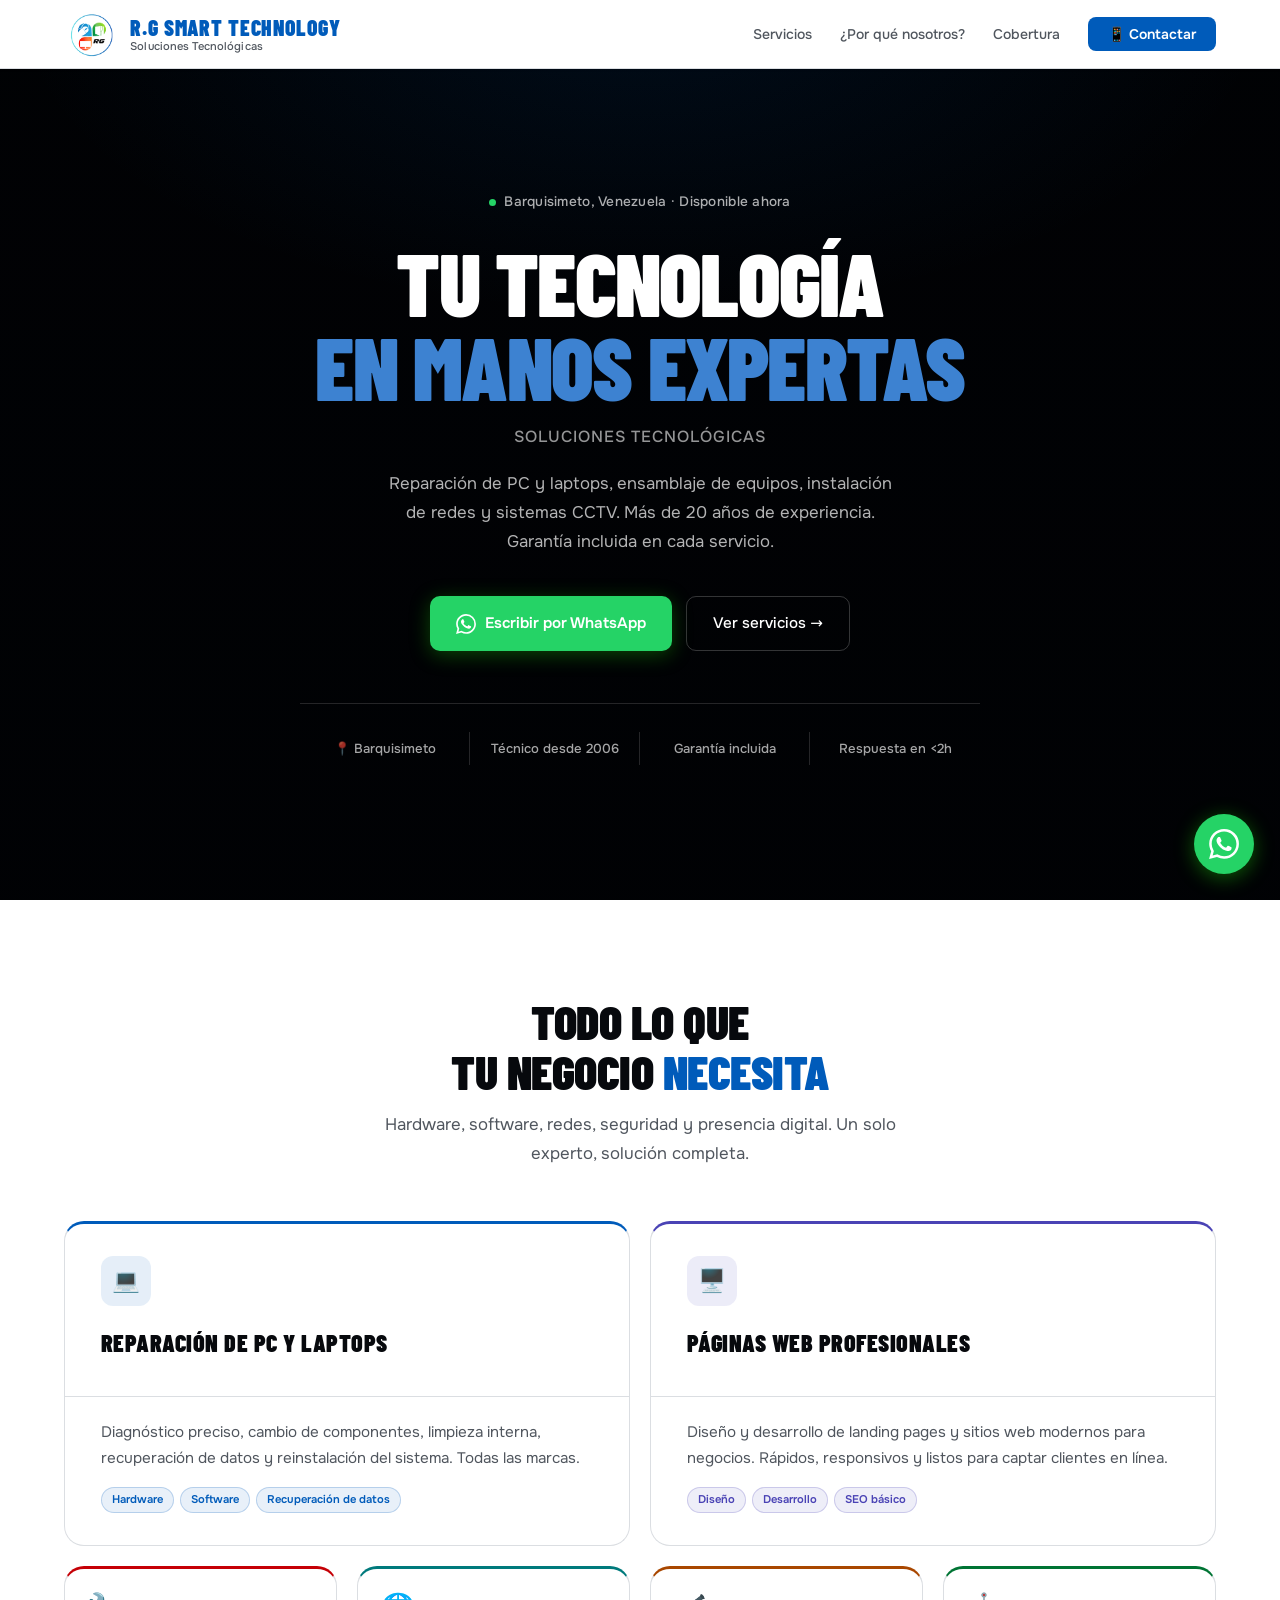
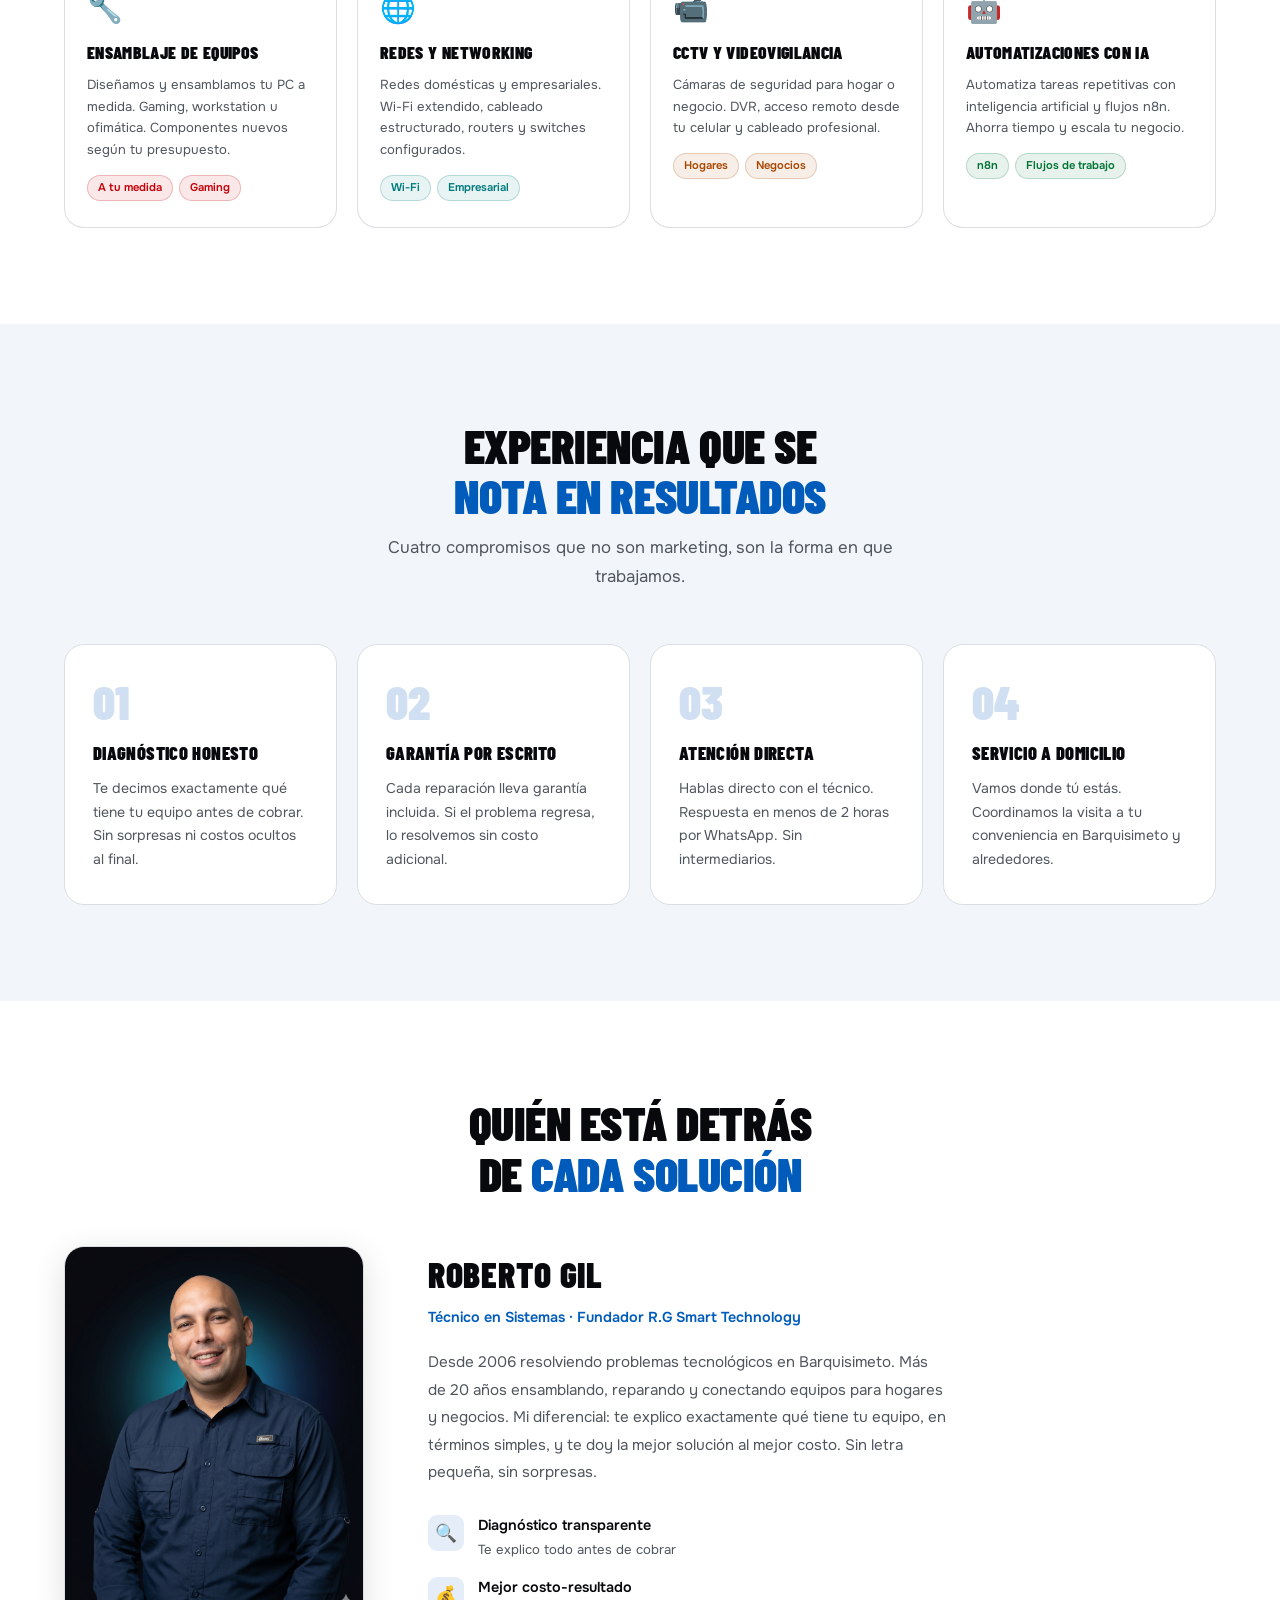
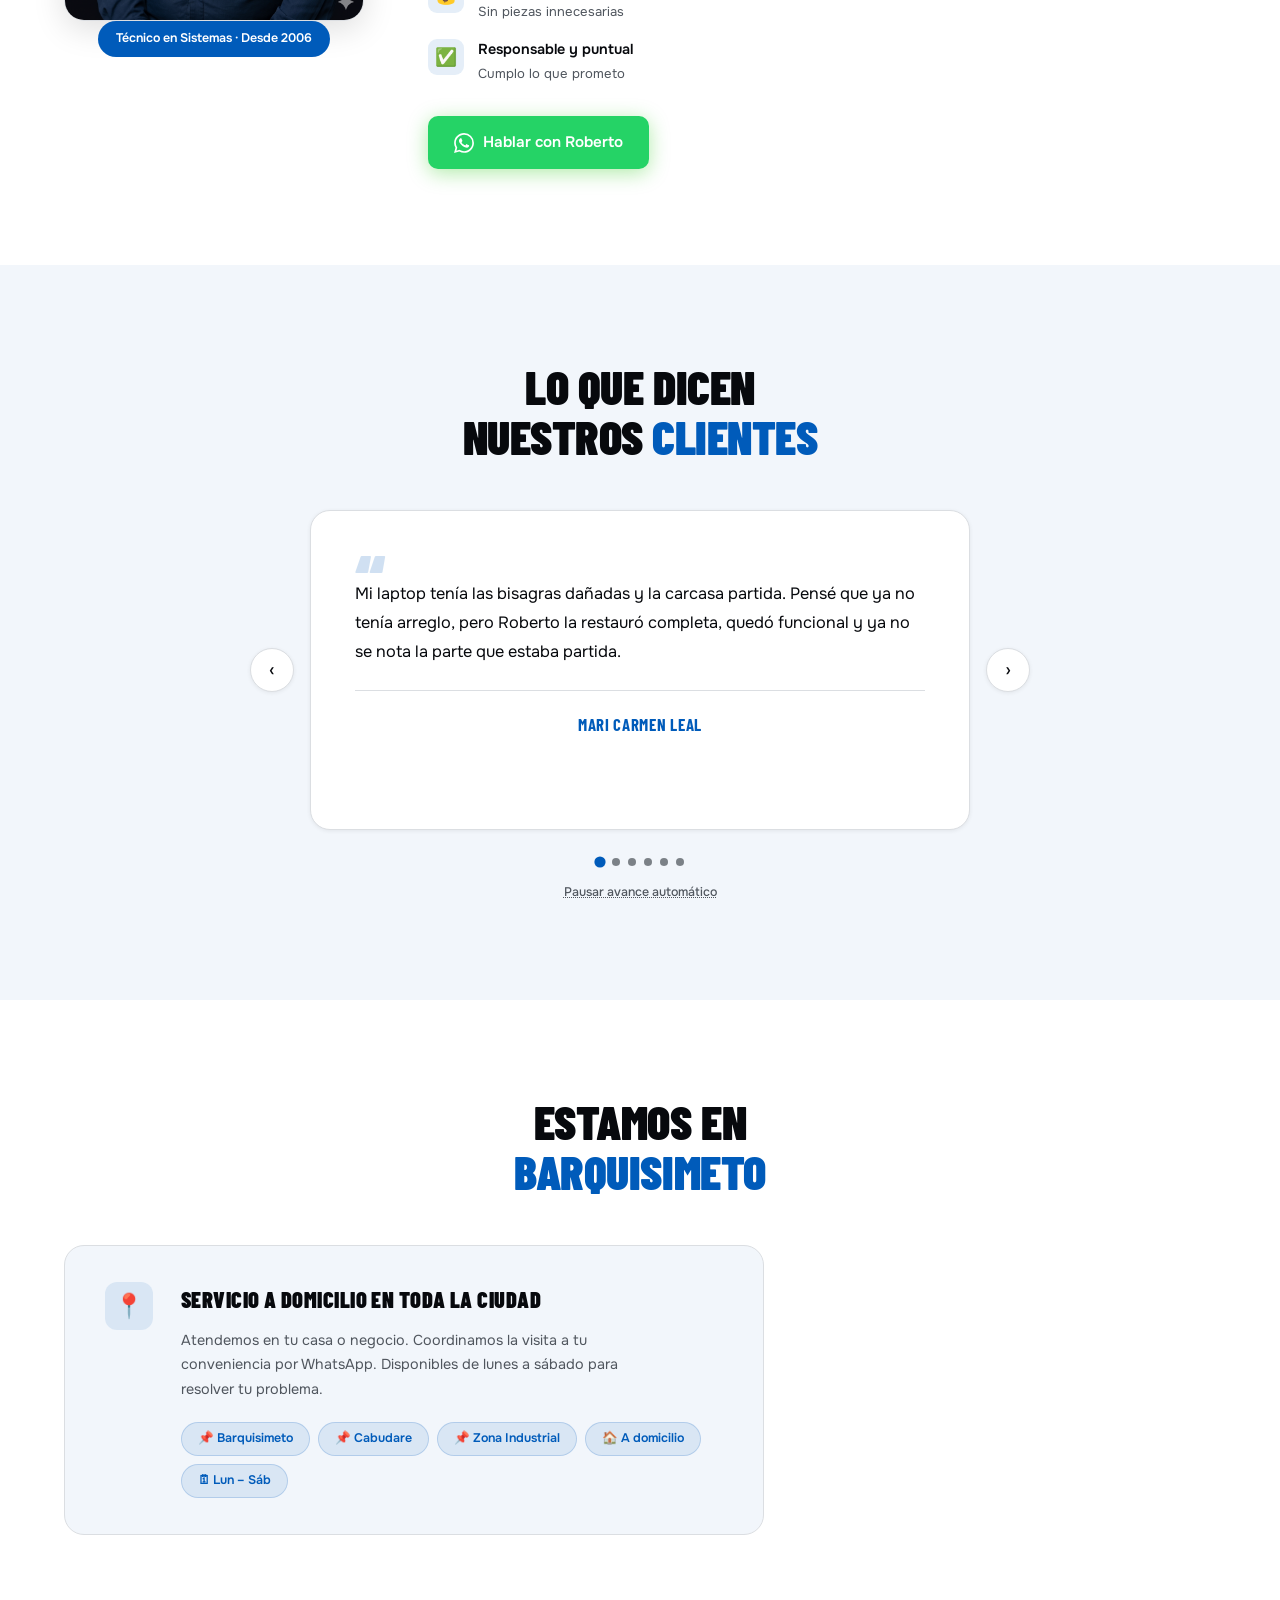
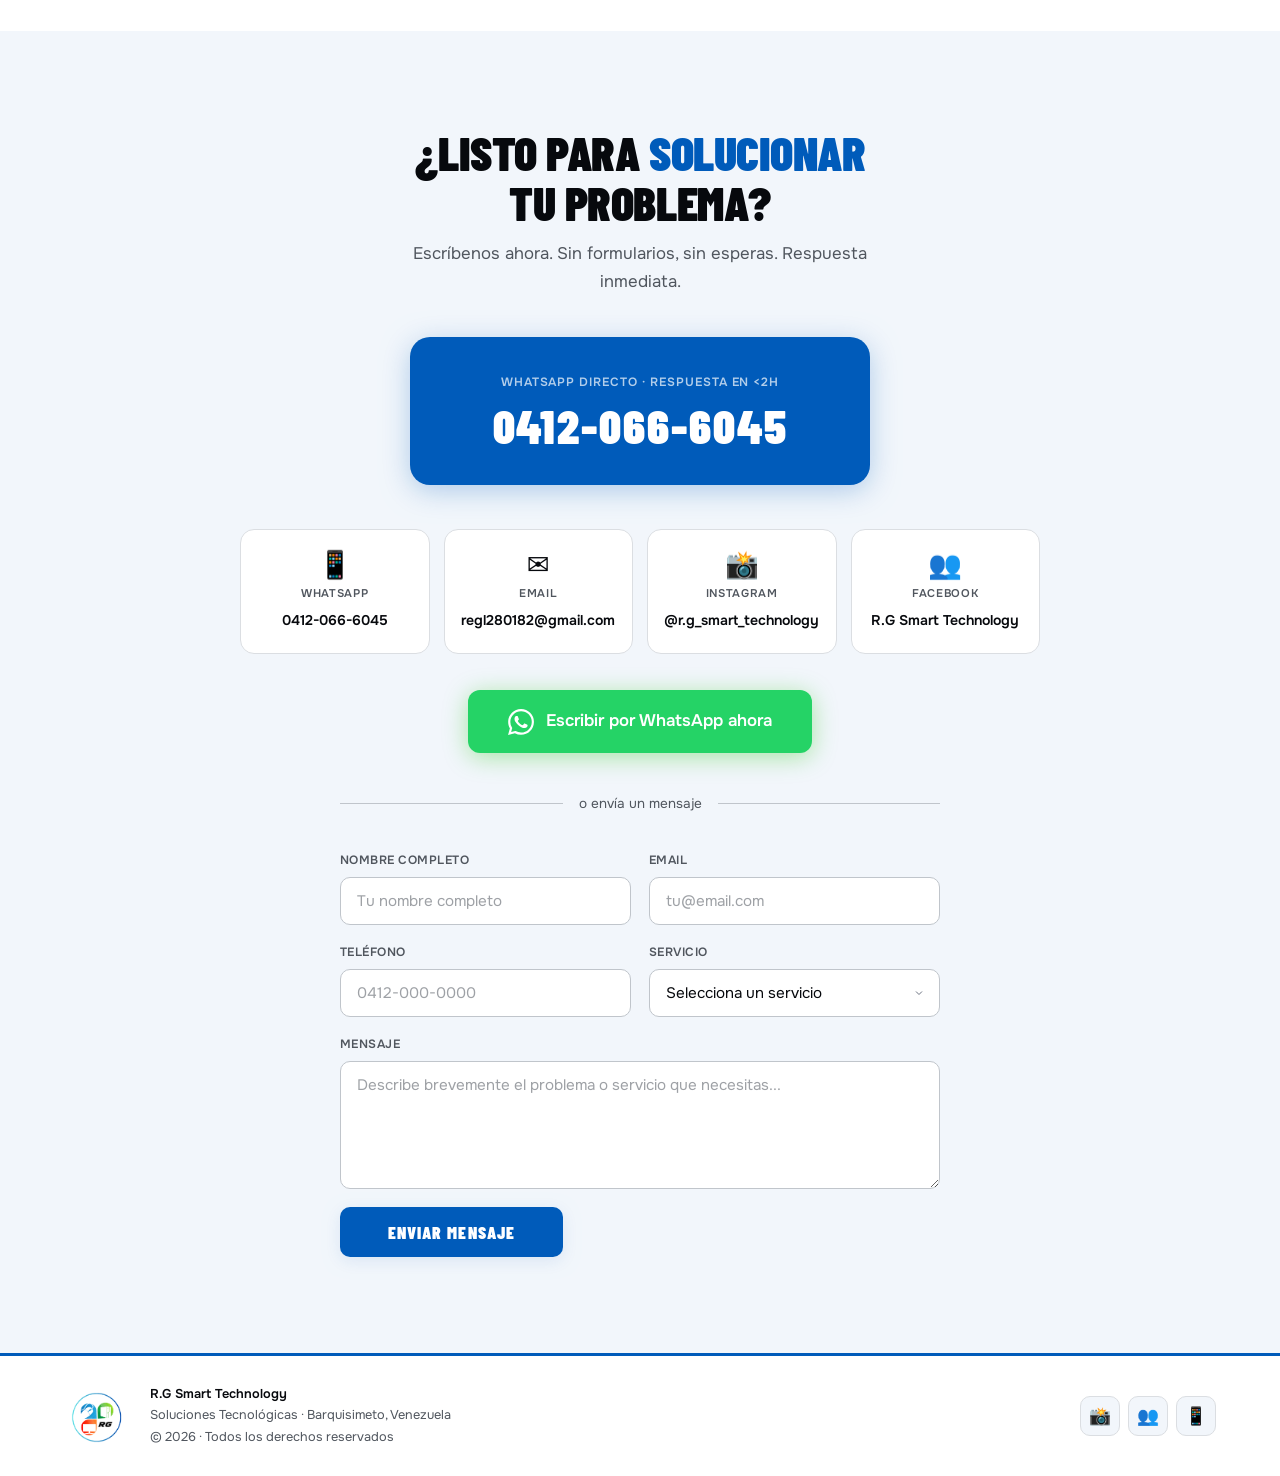
==== commit 3df16b4f: "fix: favicon, contact-anchor azul, CSP vercel.live - <link rel="icon"> apunta a icono_solo.png (fix " ====
--- a/index.html
+++ b/index.html
@@ -14,6 +14,7 @@
   <meta property="og:type" content="website"/>
   <meta name="twitter:card" content="summary_large_image"/>
   <meta name="twitter:image" content="https://rgsmarttech.vercel.app/assets/img/og-image.png"/>
+  <link rel="icon" href="assets/img/icono_solo.png" type="image/png"/>
   <link rel="stylesheet" href="assets/css/style.css"/>
   <script type="application/ld+json">
   {
@@ -316,7 +317,13 @@
 <section id="contacto" class="bg-alt">
   <h2 class="reveal">¿Listo para <em>solucionar</em><br>tu problema?</h2>
   <p class="lead reveal d1">Escríbenos ahora. Sin formularios, sin esperas. Respuesta inmediata.</p>
-  <div class="c-grid reveal d2">
+
+  <a href="https://wa.me/584120666045?text=Hola%20Roberto%2C%20necesito%20ayuda%20t%C3%A9cnica." class="contact-anchor reveal d2" target="_blank" rel="noopener noreferrer">
+    <span class="contact-anchor-label">WhatsApp directo · respuesta en &lt;2h</span>
+    <span class="contact-anchor-num">0412-066-6045</span>
+  </a>
+
+  <div class="c-grid reveal d3">
     <a href="https://wa.me/584120666045" class="c-card" target="_blank" rel="noopener noreferrer">
       <div class="c-ico" aria-hidden="true">📱</div>
       <div class="c-lbl">WhatsApp</div>
@@ -338,7 +345,7 @@
       <div class="c-val">R.G Smart Technology</div>
     </a>
   </div>
-  <a href="https://wa.me/584120666045?text=Hola%20Roberto%2C%20necesito%20ayuda%20t%C3%A9cnica%20con%20mi%20equipo." class="wa-big reveal d3" target="_blank" rel="noopener noreferrer">
+  <a href="https://wa.me/584120666045?text=Hola%20Roberto%2C%20necesito%20ayuda%20t%C3%A9cnica%20con%20mi%20equipo." class="wa-big reveal d4" target="_blank" rel="noopener noreferrer">
     <svg width="26" height="26" fill="white" viewBox="0 0 24 24" aria-hidden="true"><path d="M17.472 14.382c-.297-.149-1.758-.867-2.03-.967-.273-.099-.471-.148-.67.15-.197.297-.767.966-.94 1.164-.173.199-.347.223-.644.075-.297-.15-1.255-.463-2.39-1.475-.883-.788-1.48-1.761-1.653-2.059-.173-.297-.018-.458.13-.606.134-.133.298-.347.446-.52.149-.174.198-.298.298-.497.099-.198.05-.371-.025-.52-.075-.149-.669-1.612-.916-2.207-.242-.579-.487-.5-.669-.51-.173-.008-.371-.01-.57-.01-.198 0-.52.074-.792.372-.272.297-1.04 1.016-1.04 2.479 0 1.462 1.065 2.875 1.213 3.074.149.198 2.096 3.2 5.077 4.487.709.306 1.262.489 1.694.625.712.227 1.36.195 1.871.118.571-.085 1.758-.719 2.006-1.413.248-.694.248-1.289.173-1.413-.074-.124-.272-.198-.57-.347m-5.421 7.403h-.004a9.87 9.87 0 01-5.031-1.378l-.361-.214-3.741.982.998-3.648-.235-.374a9.86 9.86 0 01-1.51-5.26c.001-5.45 4.436-9.884 9.888-9.884 2.64 0 5.122 1.03 6.988 2.898a9.825 9.825 0 012.893 6.994c-.003 5.45-4.437 9.884-9.885 9.884m8.413-18.297A11.815 11.815 0 0012.05 0C5.495 0 .16 5.335.157 11.892c0 2.096.547 4.142 1.588 5.945L.057 24l6.305-1.654a11.882 11.882 0 005.683 1.448h.005c6.554 0 11.89-5.335 11.893-11.893a11.821 11.821 0 00-3.48-8.413z"/></svg>
     Escribir por WhatsApp ahora
   </a>
--- a/assets/css/style.css
+++ b/assets/css/style.css
@@ -717,6 +717,33 @@
 }
 
 /* ─────────────────────────── FLOAT WA ─────────────────────────── */
+
+/* Second visual anchor — blue phone callout in #contacto */
+.contact-anchor {
+  display: flex; flex-direction: column; align-items: center;
+  gap: 8px; text-align: center;
+  background: var(--blue); color: #fff;
+  padding: 36px 52px; border-radius: var(--r-lg);
+  max-width: 460px; margin: 0 auto 44px;
+  text-decoration: none;
+  box-shadow: 0 6px 28px oklch(0.48 0.17 254 / .28);
+  transition: transform .2s, box-shadow .2s;
+}
+.contact-anchor:hover {
+  transform: translateY(-3px);
+  box-shadow: 0 12px 40px oklch(0.48 0.17 254 / .38);
+}
+.contact-anchor-label {
+  font-size: .75rem; font-weight: 600;
+  letter-spacing: .08em; text-transform: uppercase;
+  color: oklch(1 0 0 / .70);
+}
+.contact-anchor-num {
+  font-family: 'Barlow Condensed', sans-serif;
+  font-size: clamp(2.2rem, 5vw, 3rem);
+  font-weight: 900; letter-spacing: .04em; line-height: 1;
+}
+
 .wa-float {
   position: fixed; bottom: 26px; right: 26px; z-index: 300;
   width: 60px; height: 60px; border-radius: 50%;
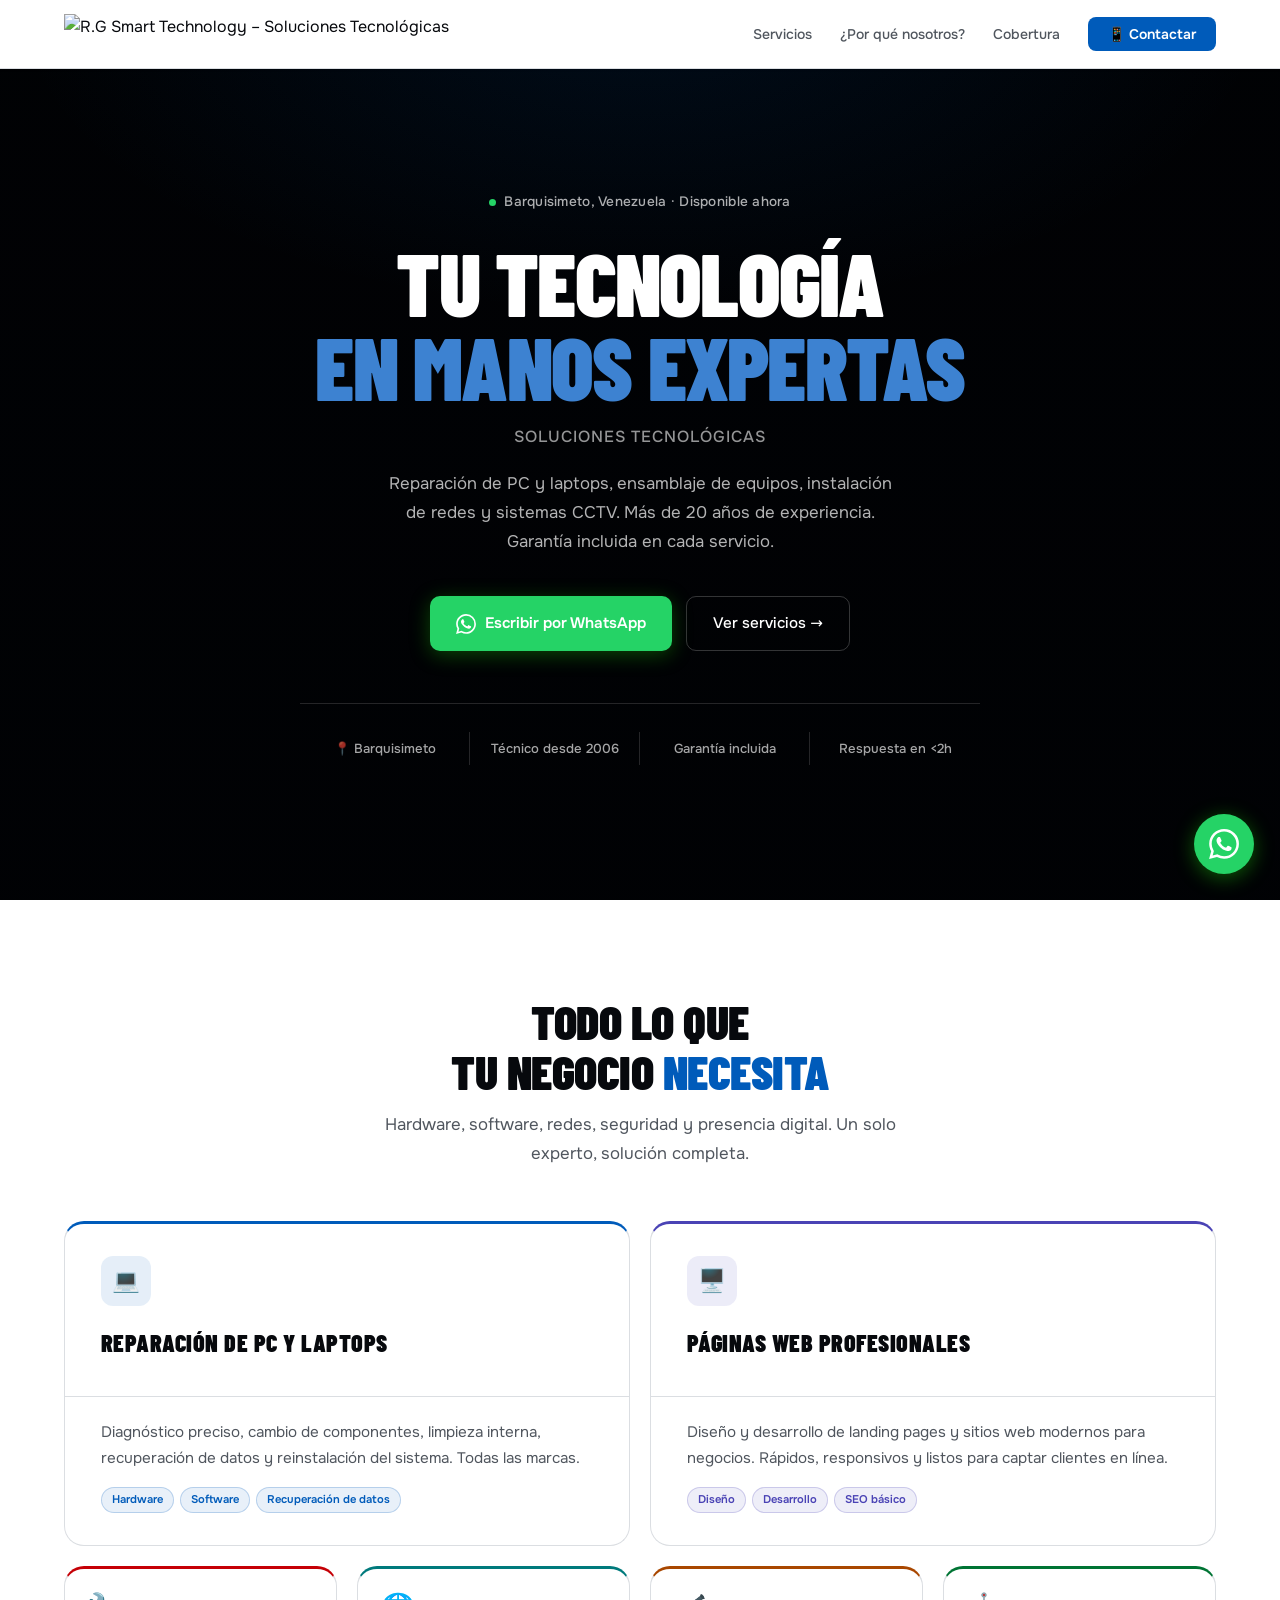
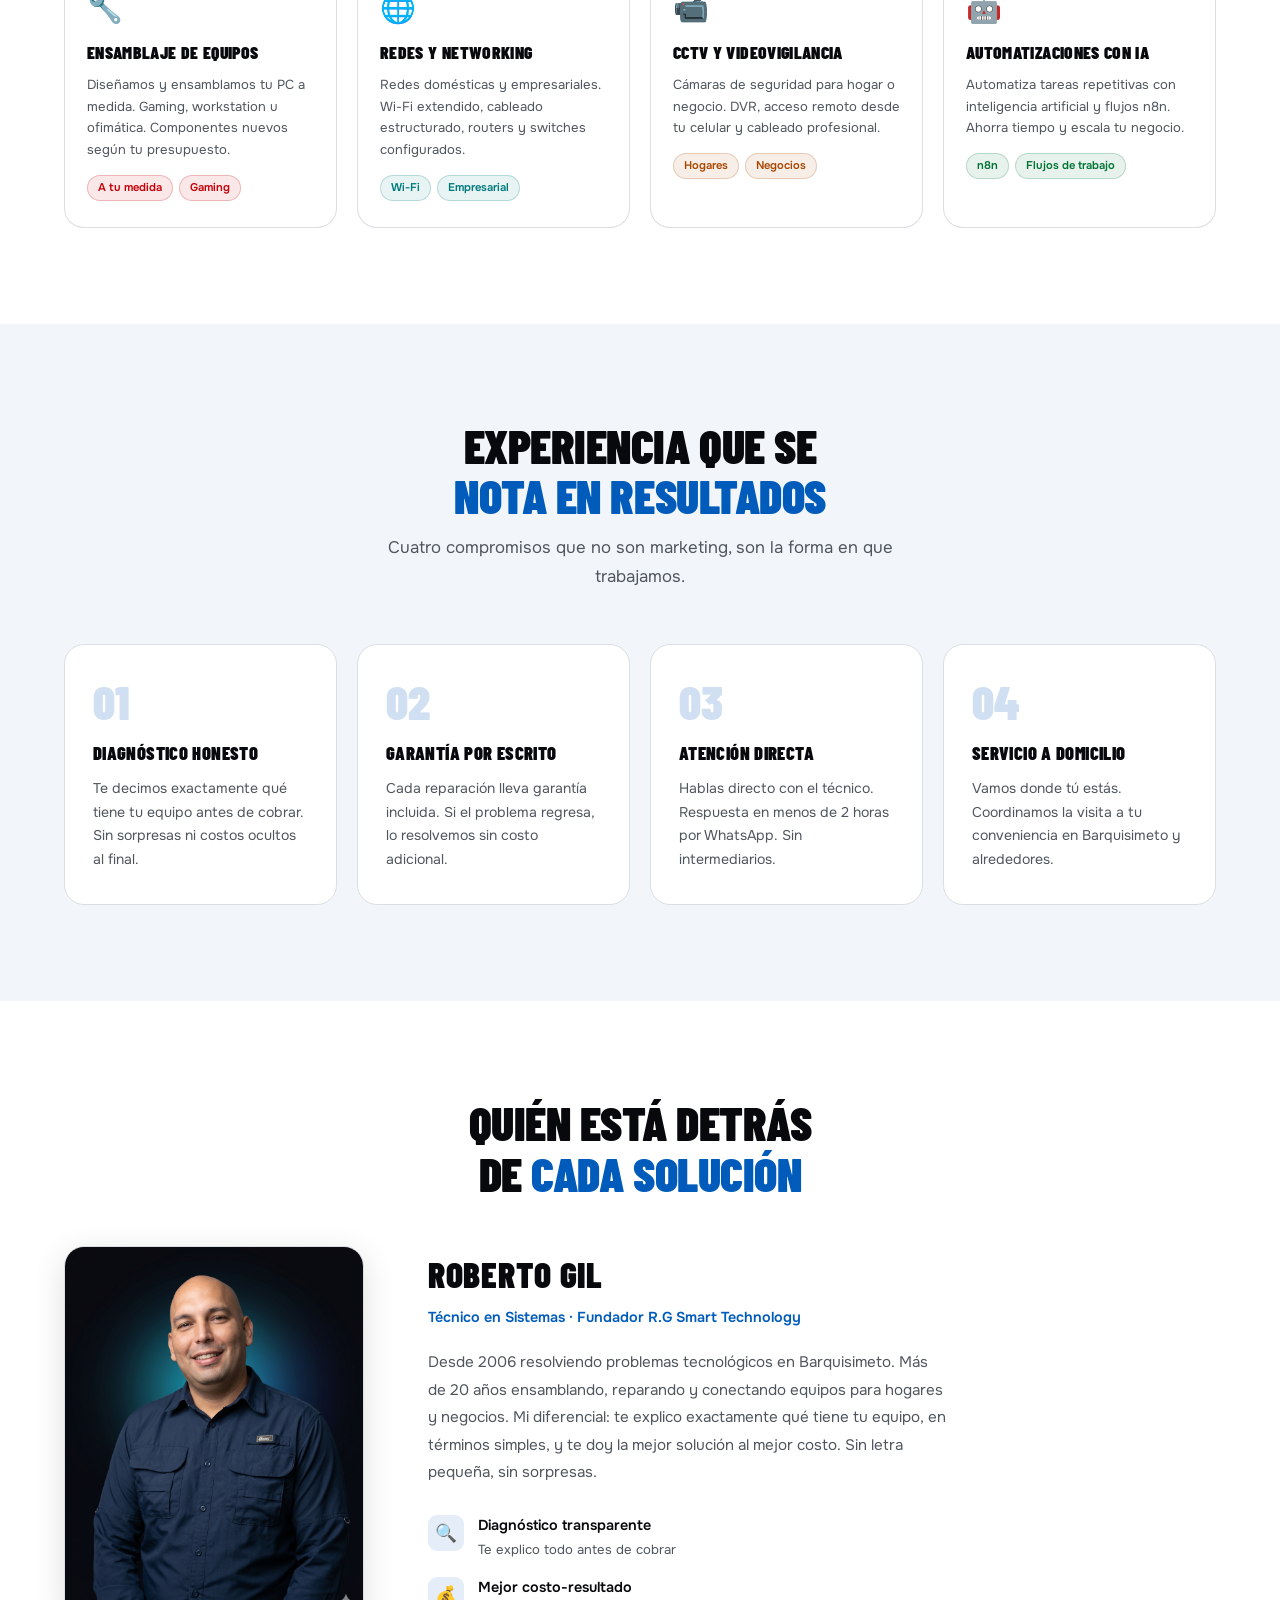
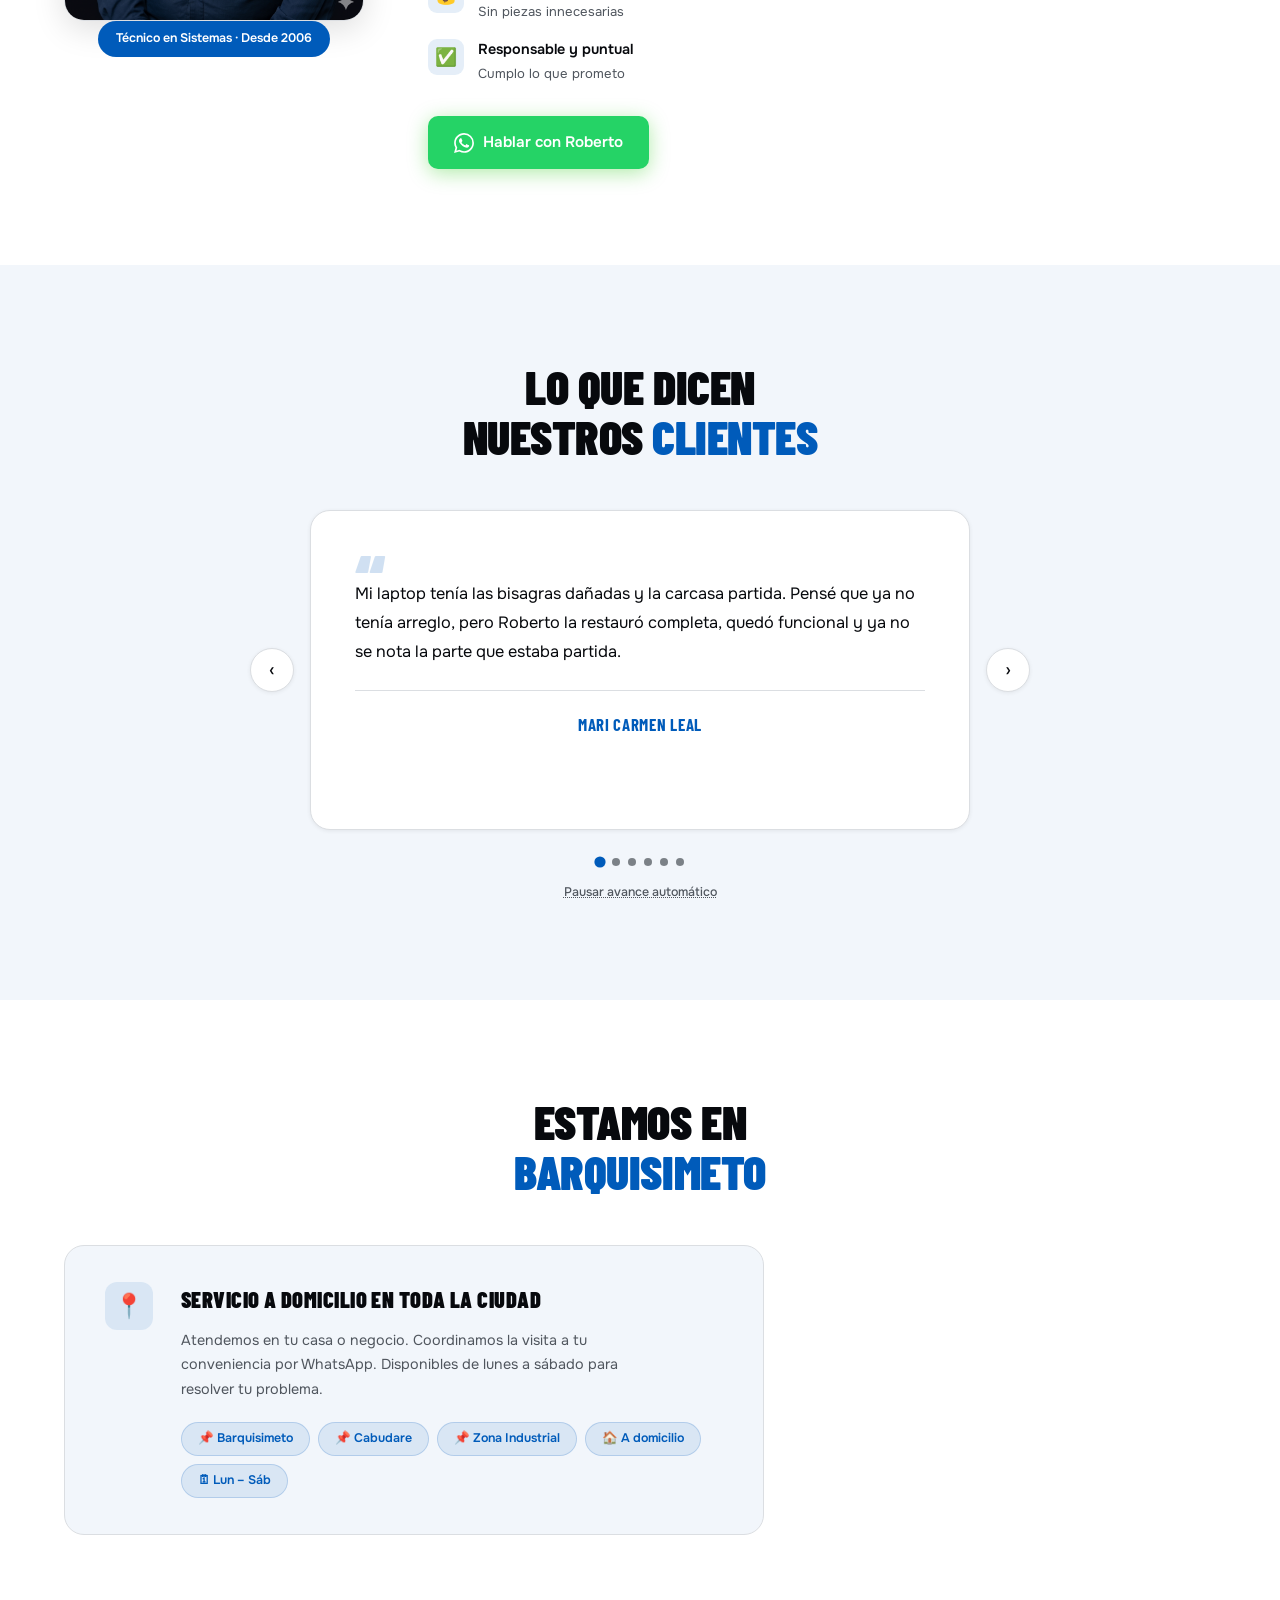
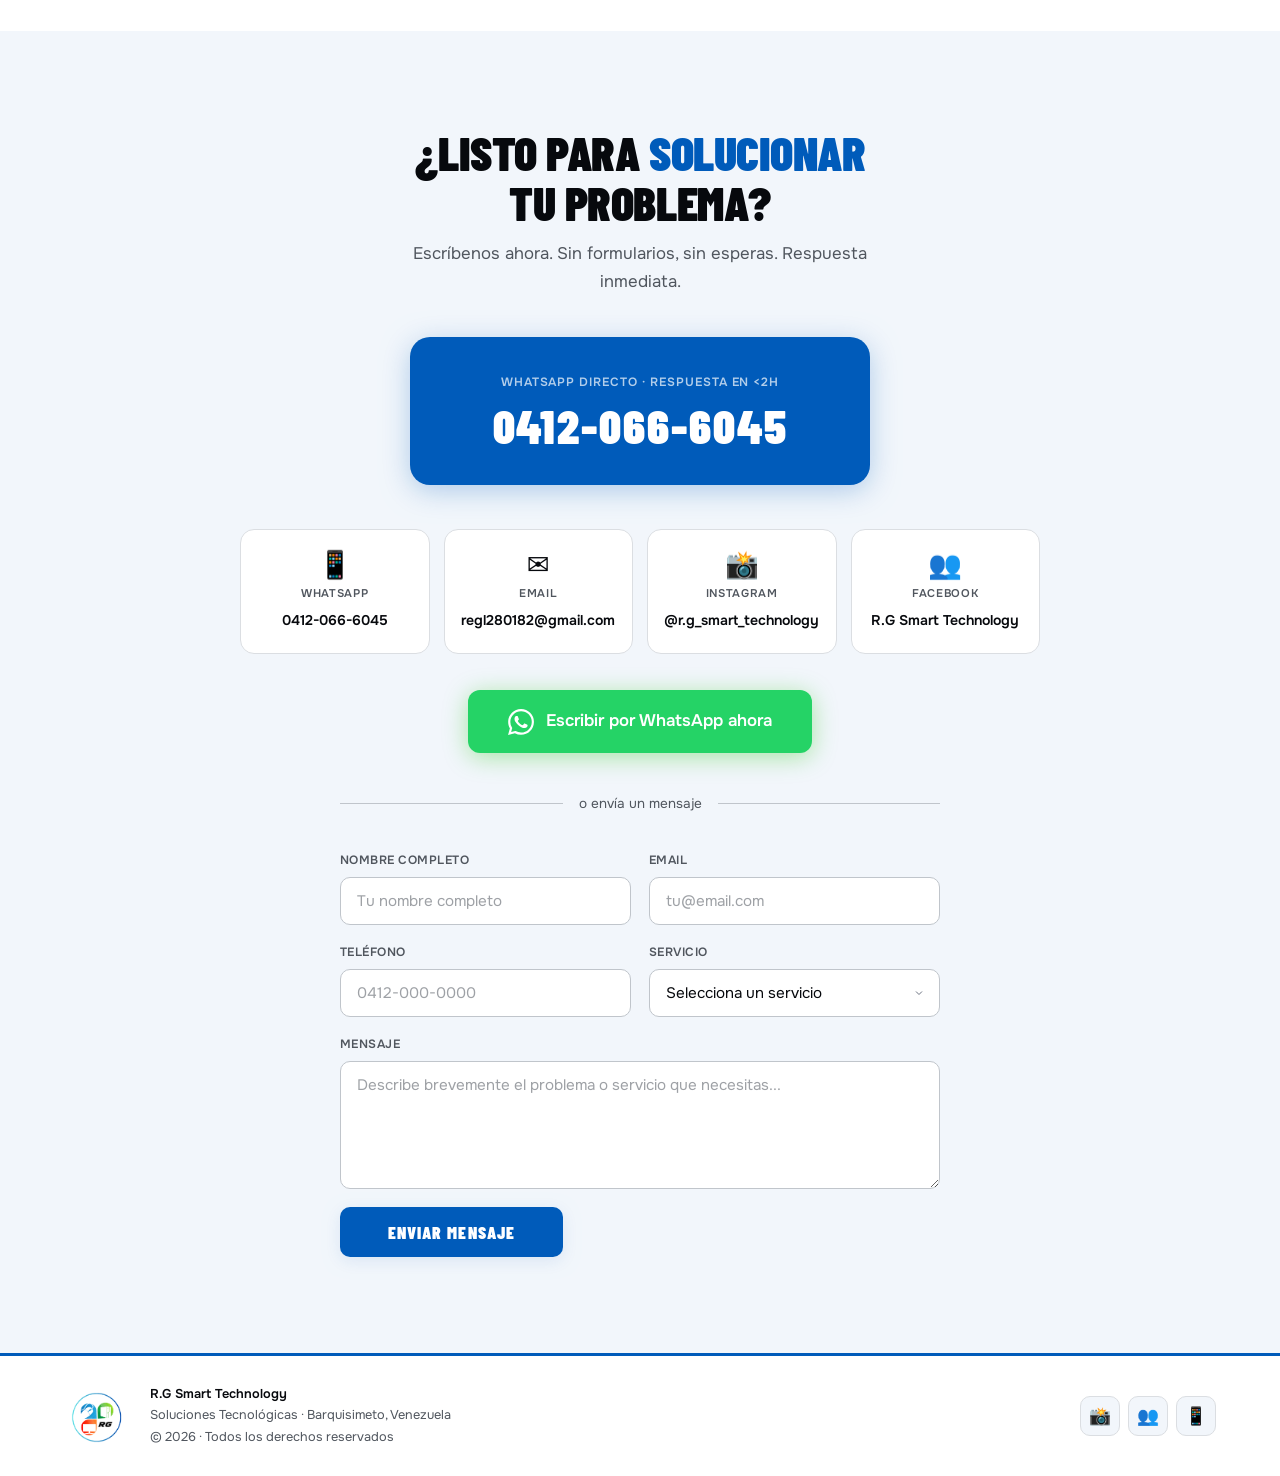
==== commit 3dc80d4c: "feat: logo navbar unificado (logo_navbar_rgsmart_final.png) - Reemplaza icono_solo.png + .nav-brand " ====
--- a/index.html
+++ b/index.html
@@ -44,11 +44,7 @@
 
 <nav>
   <a class="nav-logo" href="#">
-    <img src="assets/img/icono_solo.png" alt="R.G Smart Technology"/>
-    <div class="nav-brand">
-      <span class="brand-name">R.G Smart Technology</span>
-      <span class="brand-slogan">Soluciones Tecnológicas</span>
-    </div>
+    <img src="assets/img/logo_navbar_rgsmart_final.png" alt="R.G Smart Technology – Soluciones Tecnológicas"/>
   </a>
   <ul class="nav-links">
     <li><a href="#servicios">Servicios</a></li>
--- a/assets/css/style.css
+++ b/assets/css/style.css
@@ -112,18 +112,8 @@
   box-shadow: 0 1px 0 var(--border), var(--sh-sm);
   transition: box-shadow .3s;
 }
-.nav-logo { display: flex; align-items: center; gap: 10px; }
-.nav-logo img { height: 46px; width: auto; object-fit: contain; }
-.nav-brand { display: flex; flex-direction: column; line-height: 1.15; }
-.brand-name {
-  font-family: 'Barlow Condensed', sans-serif;
-  font-size: 1.35rem; font-weight: 900;
-  color: var(--blue); text-transform: uppercase; letter-spacing: .04em;
-}
-.brand-slogan {
-  font-size: .7rem; font-weight: 500;
-  color: var(--ink-muted); letter-spacing: .01em;
-}
+.nav-logo { display: flex; align-items: center; }
+.nav-logo img { height: 40px; width: auto; object-fit: contain; }
 .nav-links { display: flex; align-items: center; gap: 28px; list-style: none; }
 .nav-links a {
   font-size: .875rem; font-weight: 500;
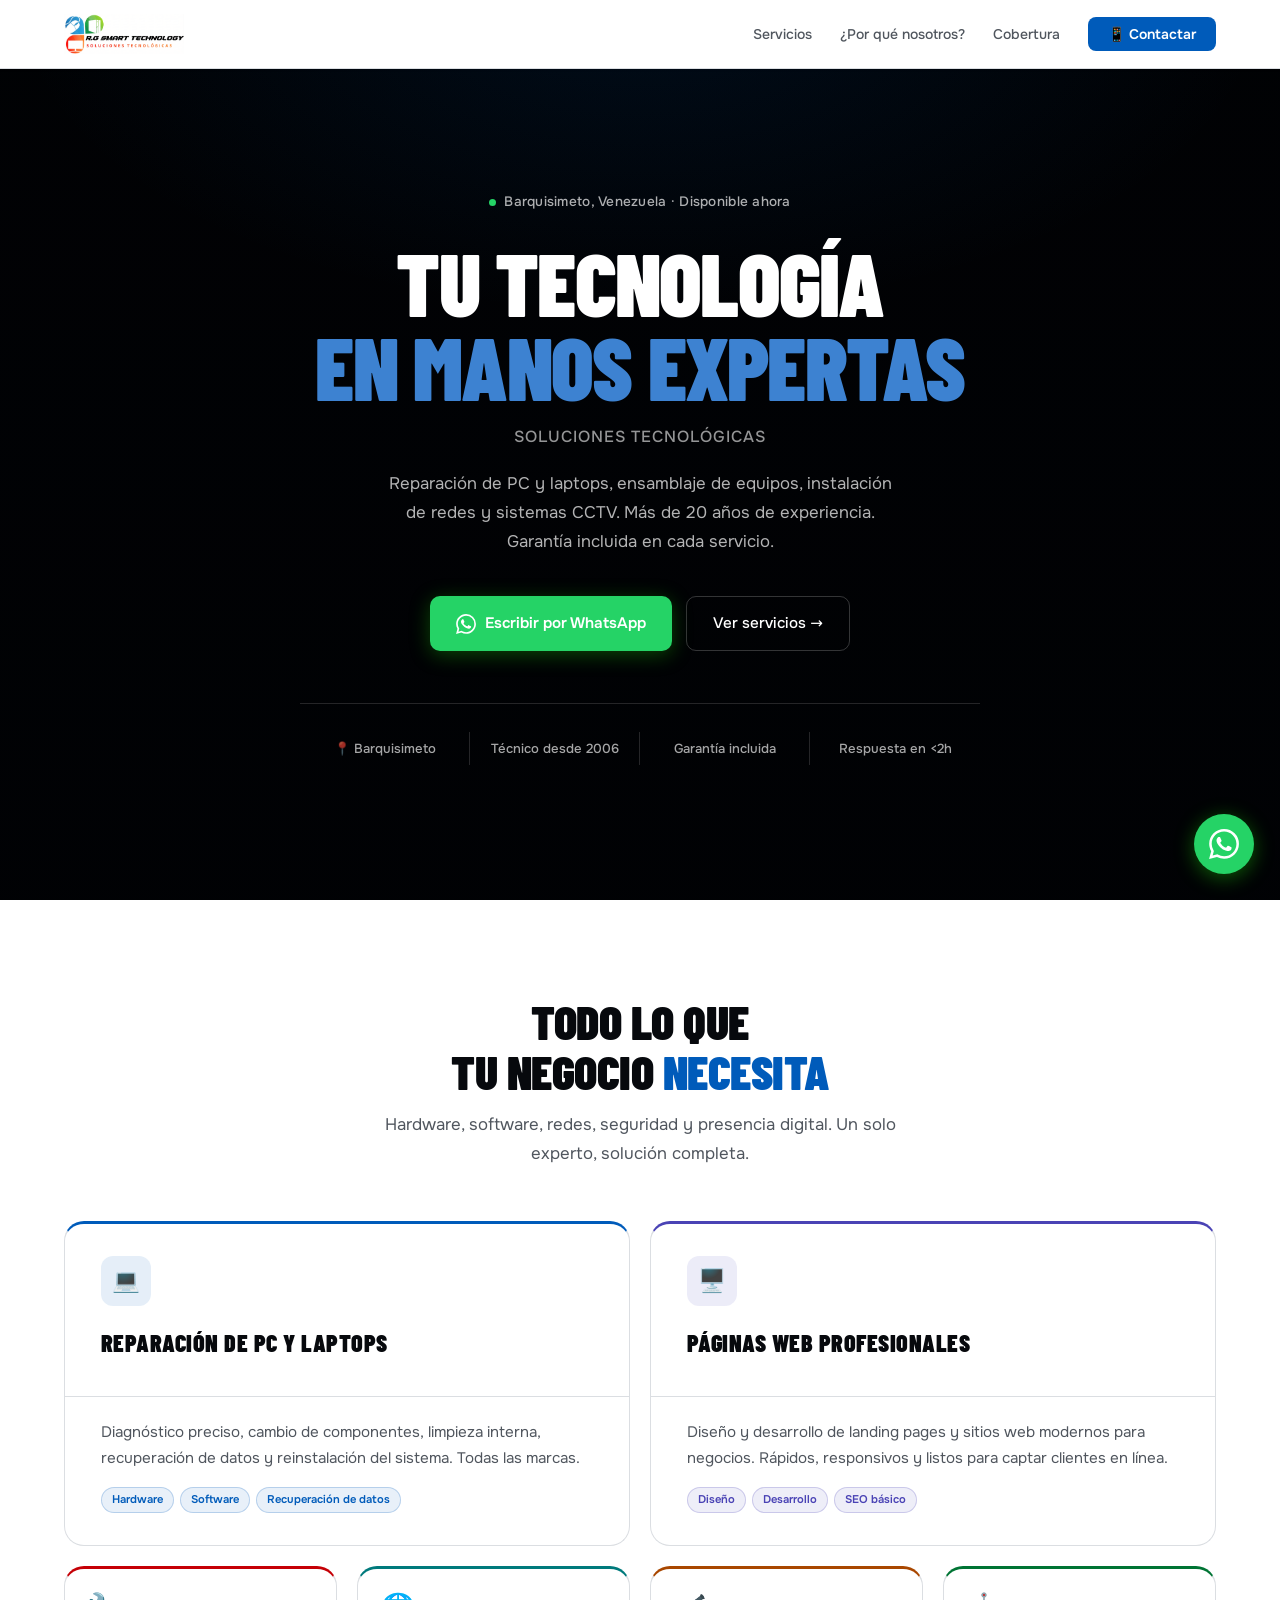
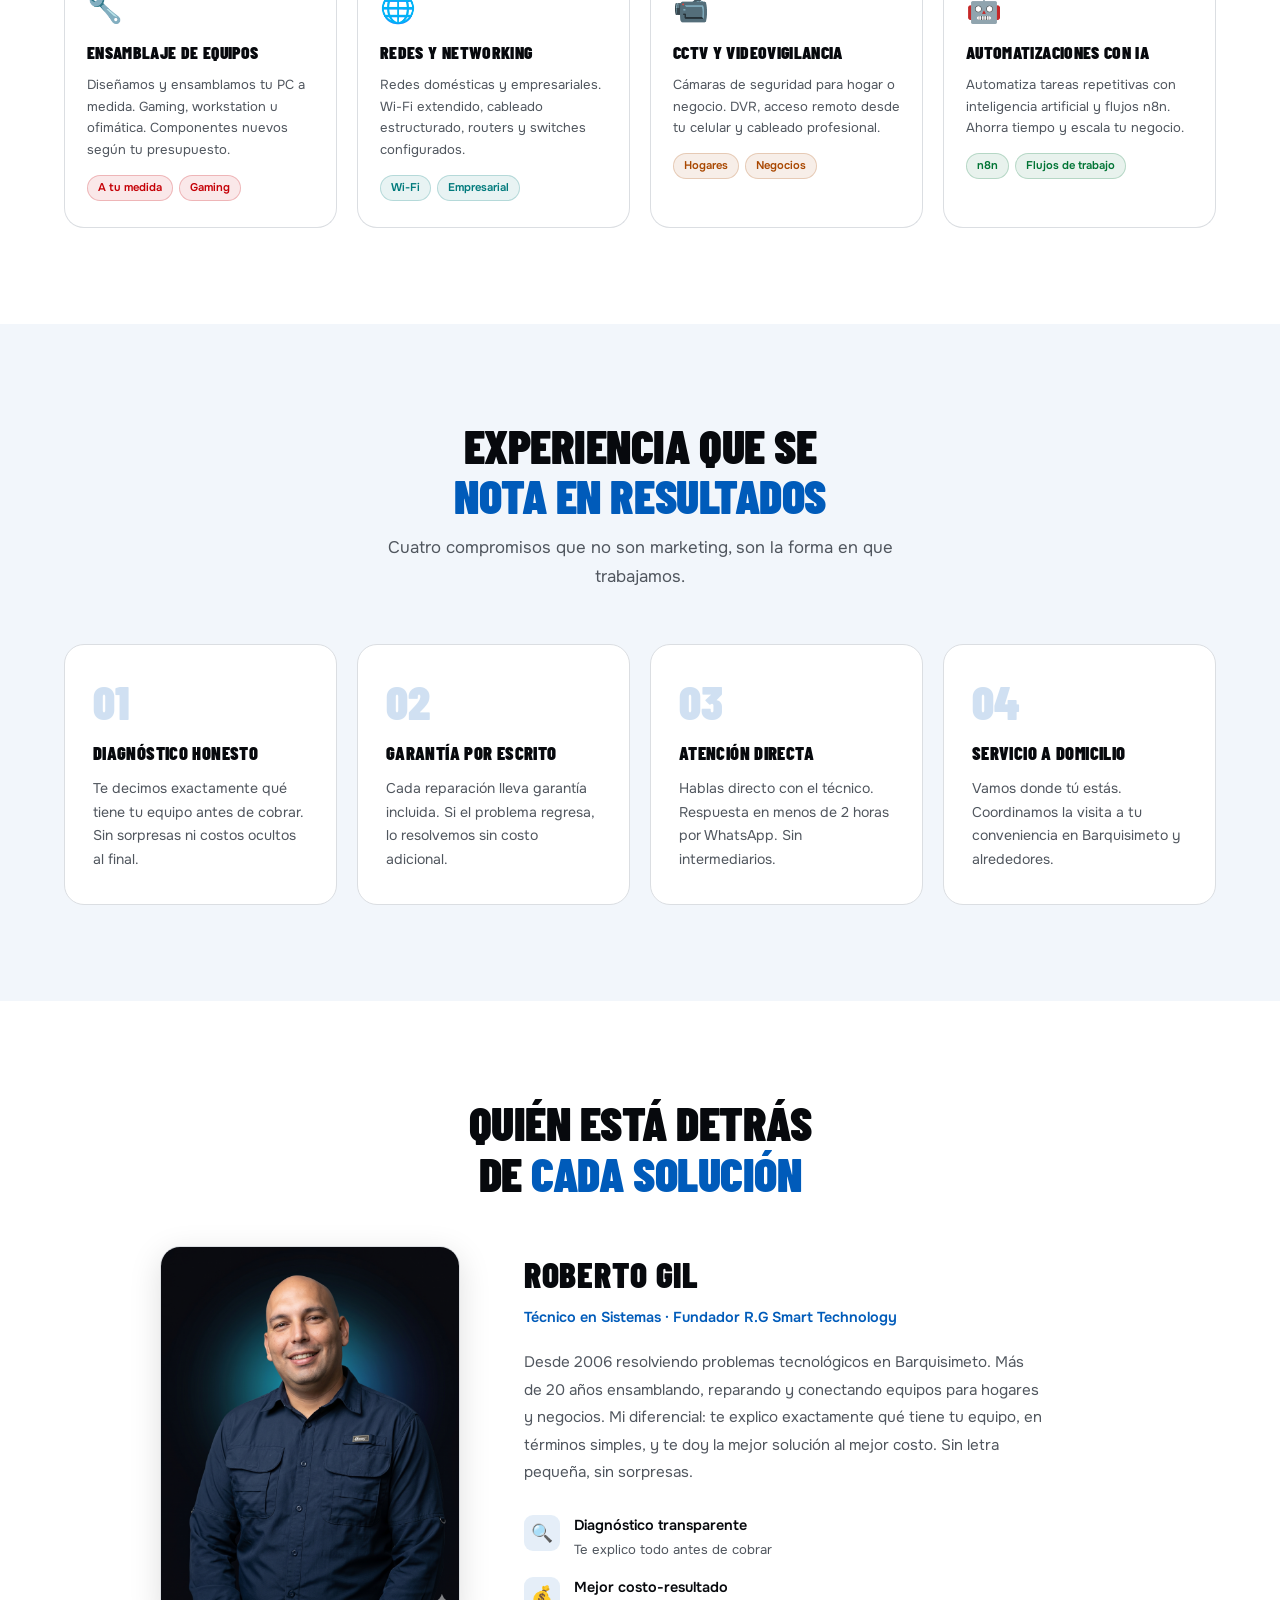
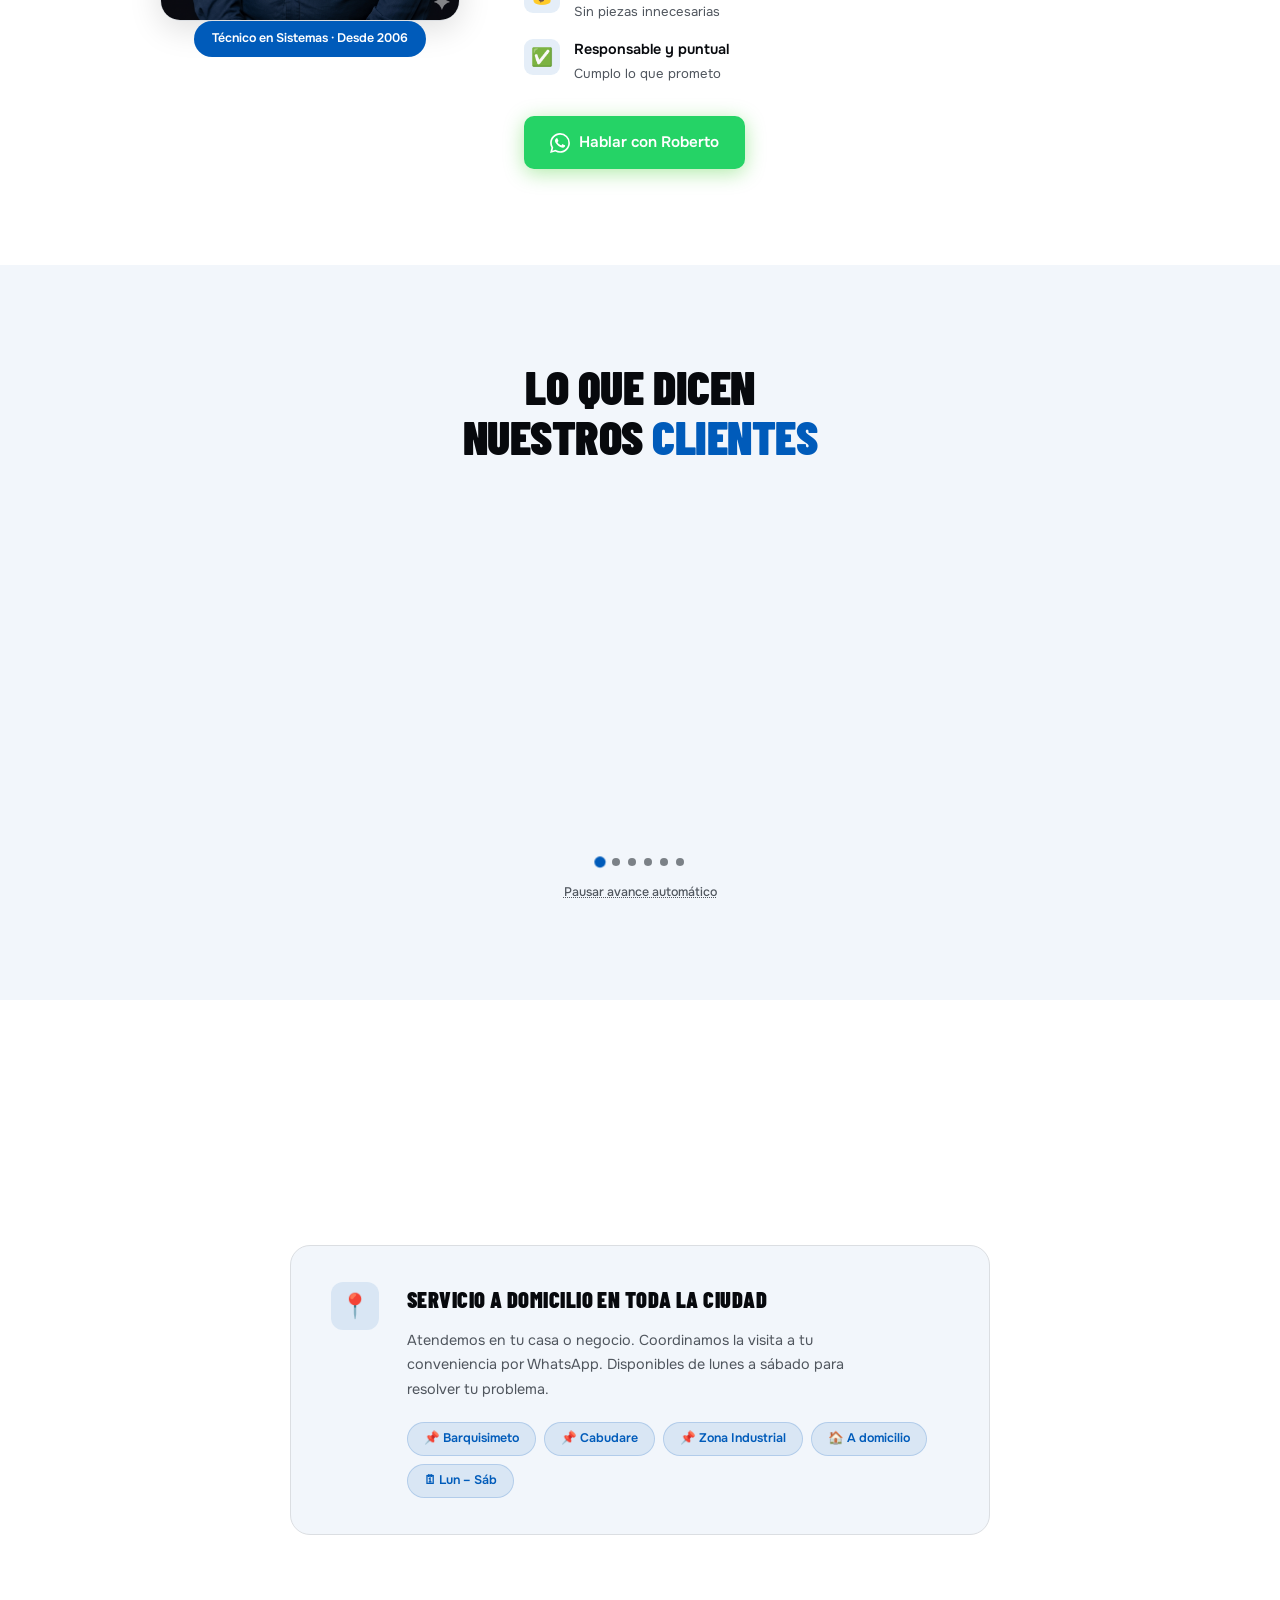
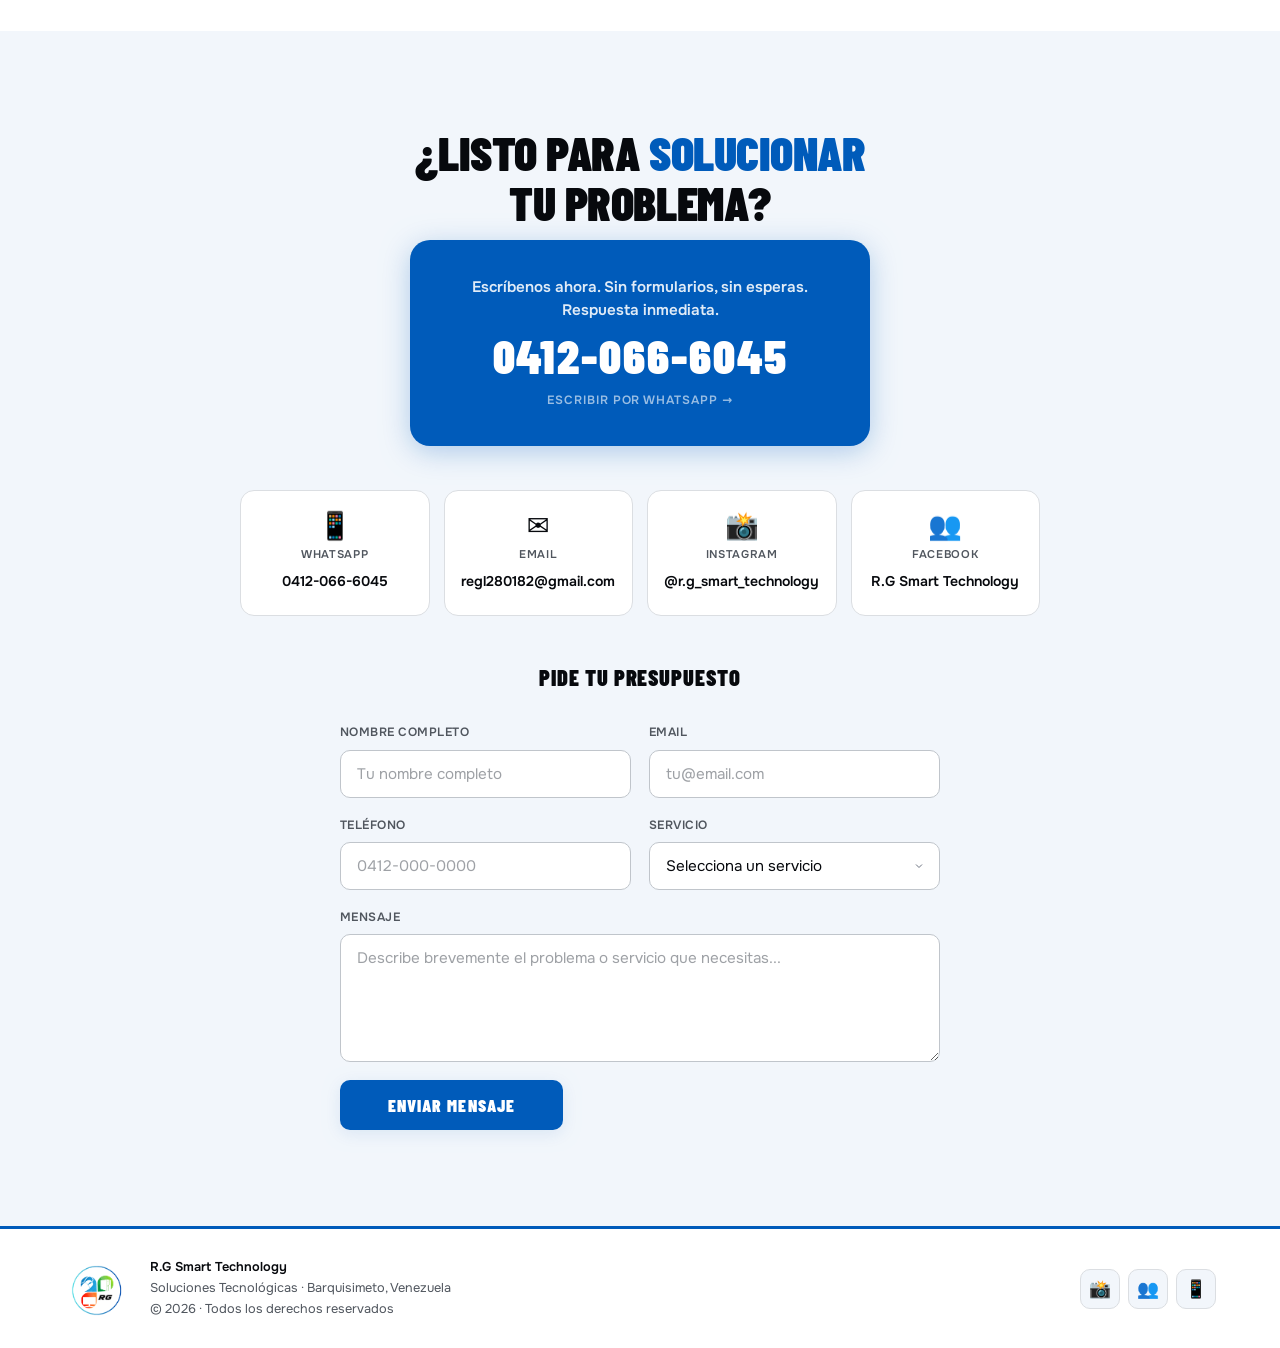
==== commit 5b383e7c: "fix: logo optimizado + contacto restructurado + layout fixes + CSP frame-src Logo: - logo_navbar_rgs" ====
--- a/index.html
+++ b/index.html
@@ -312,14 +312,13 @@
 <!-- ══════════════════ CONTACTO ══════════════════ -->
 <section id="contacto" class="bg-alt">
   <h2 class="reveal">¿Listo para <em>solucionar</em><br>tu problema?</h2>
-  <p class="lead reveal d1">Escríbenos ahora. Sin formularios, sin esperas. Respuesta inmediata.</p>
-
-  <a href="https://wa.me/584120666045?text=Hola%20Roberto%2C%20necesito%20ayuda%20t%C3%A9cnica." class="contact-anchor reveal d2" target="_blank" rel="noopener noreferrer">
-    <span class="contact-anchor-label">WhatsApp directo · respuesta en &lt;2h</span>
+  <a href="https://wa.me/584120666045?text=Hola%20Roberto%2C%20necesito%20ayuda%20t%C3%A9cnica." class="contact-anchor reveal d1" target="_blank" rel="noopener noreferrer">
+    <span class="contact-anchor-label">Escríbenos ahora. Sin formularios, sin esperas. Respuesta inmediata.</span>
     <span class="contact-anchor-num">0412-066-6045</span>
+    <span class="contact-anchor-cta">Escribir por WhatsApp &rarr;</span>
   </a>
 
-  <div class="c-grid reveal d3">
+  <div class="c-grid reveal d2">
     <a href="https://wa.me/584120666045" class="c-card" target="_blank" rel="noopener noreferrer">
       <div class="c-ico" aria-hidden="true">📱</div>
       <div class="c-lbl">WhatsApp</div>
@@ -341,13 +340,8 @@
       <div class="c-val">R.G Smart Technology</div>
     </a>
   </div>
-  <a href="https://wa.me/584120666045?text=Hola%20Roberto%2C%20necesito%20ayuda%20t%C3%A9cnica%20con%20mi%20equipo." class="wa-big reveal d4" target="_blank" rel="noopener noreferrer">
-    <svg width="26" height="26" fill="white" viewBox="0 0 24 24" aria-hidden="true"><path d="M17.472 14.382c-.297-.149-1.758-.867-2.03-.967-.273-.099-.471-.148-.67.15-.197.297-.767.966-.94 1.164-.173.199-.347.223-.644.075-.297-.15-1.255-.463-2.39-1.475-.883-.788-1.48-1.761-1.653-2.059-.173-.297-.018-.458.13-.606.134-.133.298-.347.446-.52.149-.174.198-.298.298-.497.099-.198.05-.371-.025-.52-.075-.149-.669-1.612-.916-2.207-.242-.579-.487-.5-.669-.51-.173-.008-.371-.01-.57-.01-.198 0-.52.074-.792.372-.272.297-1.04 1.016-1.04 2.479 0 1.462 1.065 2.875 1.213 3.074.149.198 2.096 3.2 5.077 4.487.709.306 1.262.489 1.694.625.712.227 1.36.195 1.871.118.571-.085 1.758-.719 2.006-1.413.248-.694.248-1.289.173-1.413-.074-.124-.272-.198-.57-.347m-5.421 7.403h-.004a9.87 9.87 0 01-5.031-1.378l-.361-.214-3.741.982.998-3.648-.235-.374a9.86 9.86 0 01-1.51-5.26c.001-5.45 4.436-9.884 9.888-9.884 2.64 0 5.122 1.03 6.988 2.898a9.825 9.825 0 012.893 6.994c-.003 5.45-4.437 9.884-9.885 9.884m8.413-18.297A11.815 11.815 0 0012.05 0C5.495 0 .16 5.335.157 11.892c0 2.096.547 4.142 1.588 5.945L.057 24l6.305-1.654a11.882 11.882 0 005.683 1.448h.005c6.554 0 11.89-5.335 11.893-11.893a11.821 11.821 0 00-3.48-8.413z"/></svg>
-    Escribir por WhatsApp ahora
-  </a>
-
-  <div class="form-divider reveal d4">o envía un mensaje</div>
-  <form id="contact-form" class="contact-form reveal d4">
+  <h3 class="form-section-title reveal d3">Pide tu presupuesto</h3>
+  <form id="contact-form" class="contact-form reveal d3">
     <input name="bot-field" id="bot-field" type="hidden" style="display:none" tabindex="-1" autocomplete="off">
     <div class="form-row">
       <div class="form-group">
--- a/assets/css/style.css
+++ b/assets/css/style.css
@@ -186,8 +186,8 @@
 #hero > *:not(.hero-video-wrap):not(.hero-glow) { position: relative; z-index: 2; }
 
 .hero-location {
-  display: inline-flex; align-items: center; gap: 8px;
-  margin-bottom: 28px;
+  display: flex; align-items: center; justify-content: center; gap: 8px;
+  width: 100%; margin-bottom: 28px;
   font-size: .85rem; font-weight: 500;
   color: oklch(1 0 0 / .68); letter-spacing: .02em;
 }
@@ -414,7 +414,8 @@
 #sobre-mi { background: var(--bg-page); }
 .sobre-grid {
   display: grid; grid-template-columns: 300px 1fr;
-  gap: 64px; align-items: start; margin-top: 48px;
+  gap: 64px; align-items: start; margin: 48px auto 0;
+  max-width: 960px;
 }
 .sobre-img-wrap { position: relative; padding-bottom: 22px; }
 .sobre-img {
@@ -551,7 +552,7 @@
 .cover-box {
   max-width: 700px;
   display: flex; gap: 28px; align-items: flex-start;
-  margin-top: 48px;
+  margin: 48px auto 0;
   padding: 36px 40px;
   background: var(--bg-alt);
   border: 1px solid var(--border);
@@ -609,28 +610,6 @@
 }
 .c-val { font-size: .88rem; font-weight: 600; color: var(--ink); }
 
-.wa-big {
-  display: inline-flex; align-items: center; justify-content: center; gap: 12px;
-  padding: 18px 40px; border-radius: 12px;
-  background: var(--wa); color: #fff;
-  font-weight: 700; font-size: 1.05rem;
-  box-shadow: 0 4px 24px oklch(0.72 0.24 142 / .35);
-  transition: transform .2s, box-shadow .2s;
-  margin-bottom: 40px;
-}
-.wa-big:hover {
-  transform: translateY(-3px);
-  box-shadow: 0 10px 40px oklch(0.72 0.24 142 / .50);
-}
-
-.form-divider {
-  display: flex; align-items: center; gap: 16px;
-  max-width: 600px; margin: 0 auto 36px;
-  color: var(--ink-muted); font-size: .85rem;
-}
-.form-divider::before, .form-divider::after {
-  content: ''; flex: 1; height: 1px; background: var(--border-md);
-}
 
 .contact-form {
   max-width: 600px; margin: 0 auto;
@@ -724,14 +703,25 @@
   box-shadow: 0 12px 40px oklch(0.48 0.17 254 / .38);
 }
 .contact-anchor-label {
-  font-size: .75rem; font-weight: 600;
-  letter-spacing: .08em; text-transform: uppercase;
-  color: oklch(1 0 0 / .70);
+  font-size: .95rem; font-weight: 600; line-height: 1.55;
+  color: oklch(1 0 0 / .88); max-width: 340px; text-align: center;
 }
 .contact-anchor-num {
   font-family: 'Barlow Condensed', sans-serif;
   font-size: clamp(2.2rem, 5vw, 3rem);
   font-weight: 900; letter-spacing: .04em; line-height: 1;
+}
+.contact-anchor-cta {
+  font-size: .75rem; font-weight: 700;
+  letter-spacing: .08em; text-transform: uppercase;
+  color: oklch(1 0 0 / .60); margin-top: 4px;
+}
+.form-section-title {
+  font-family: 'Barlow Condensed', sans-serif;
+  font-size: 1.4rem; font-weight: 900;
+  text-transform: uppercase; letter-spacing: .04em;
+  color: var(--ink); margin: 44px 0 28px;
+  text-align: center;
 }
 
 .wa-float {
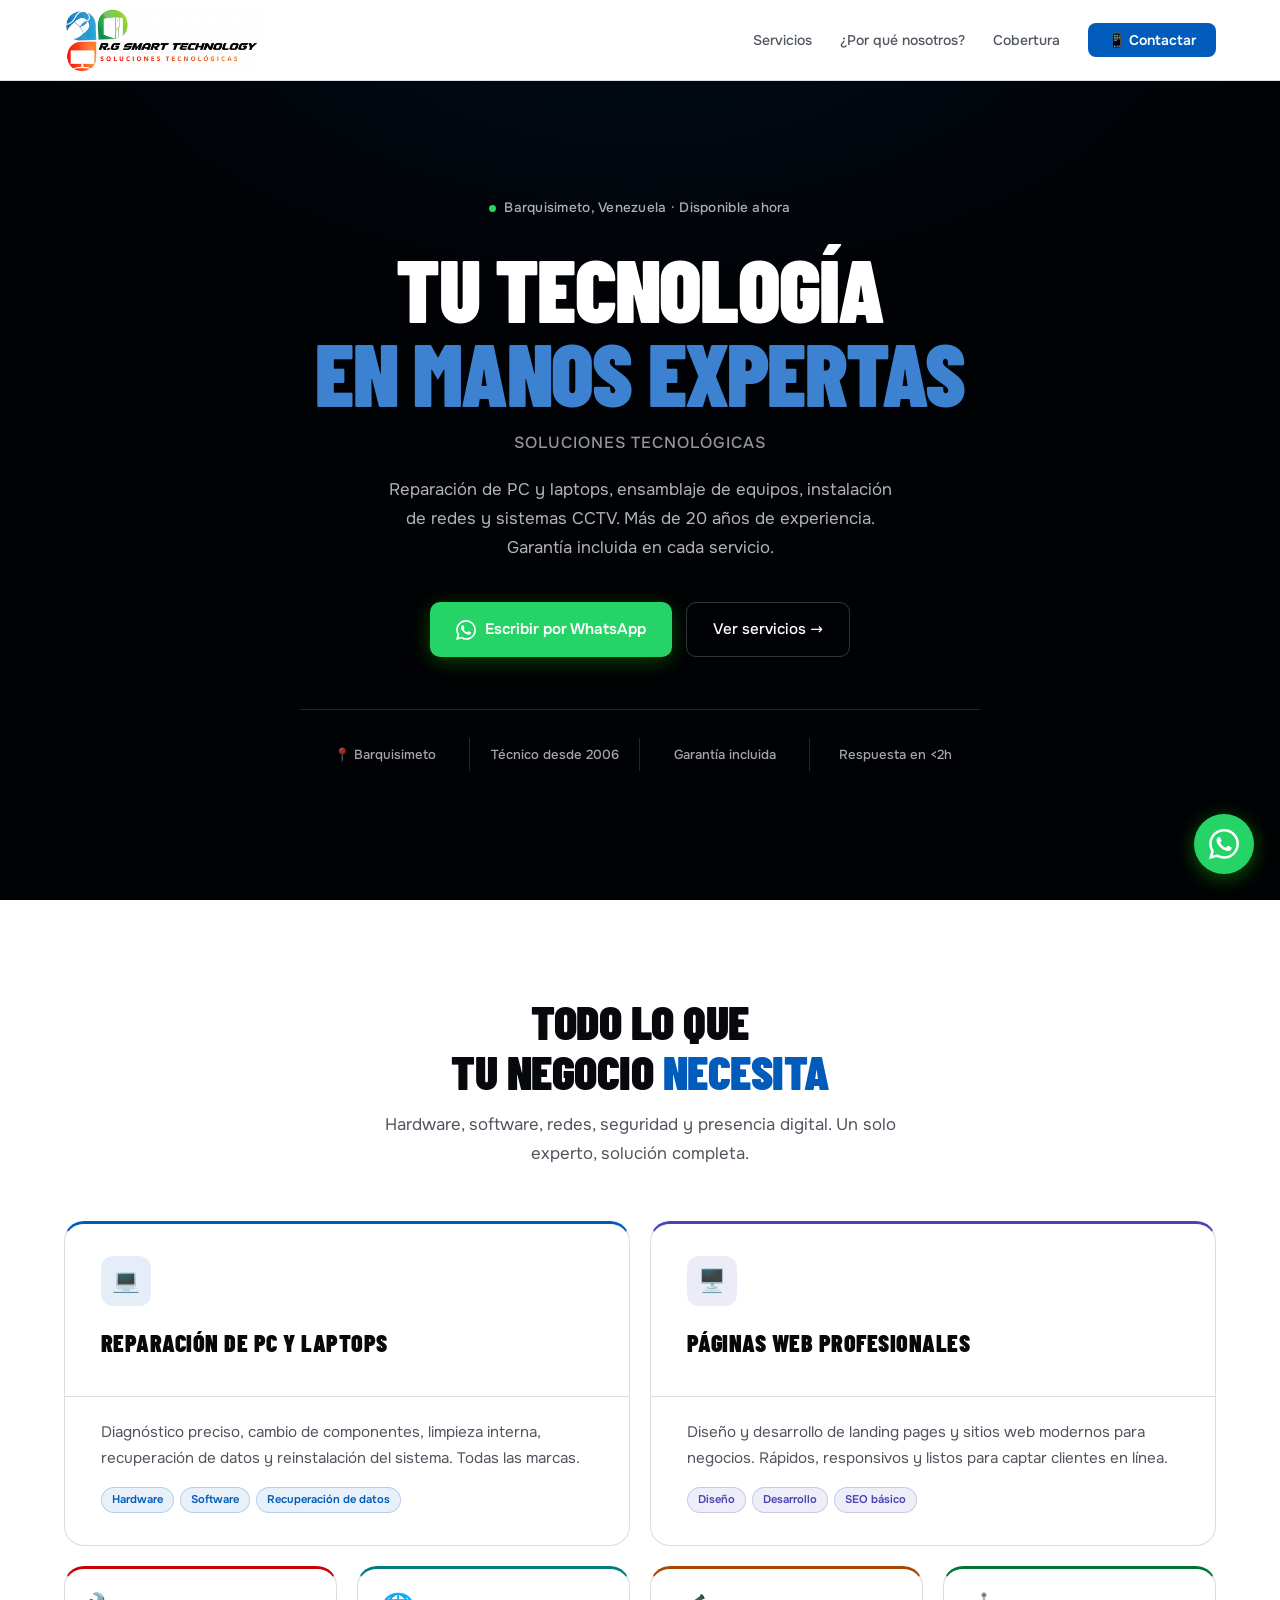
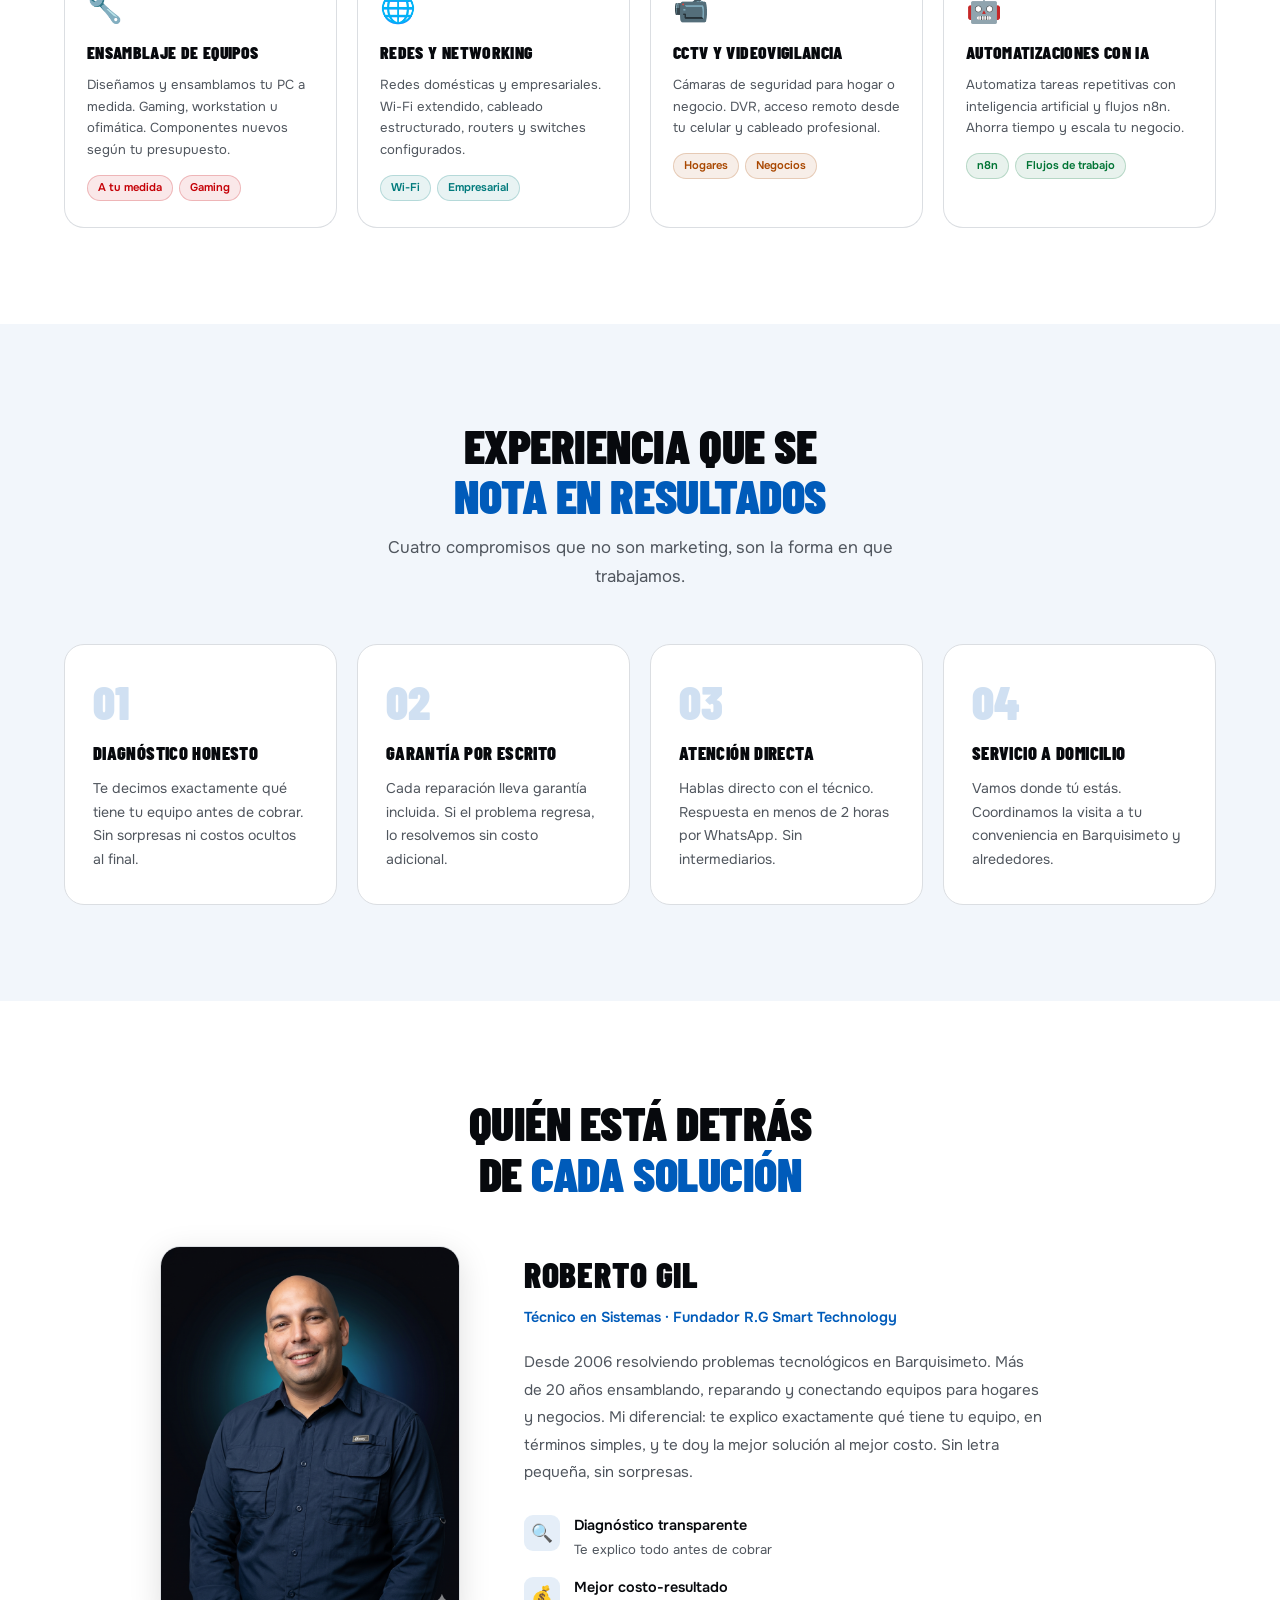
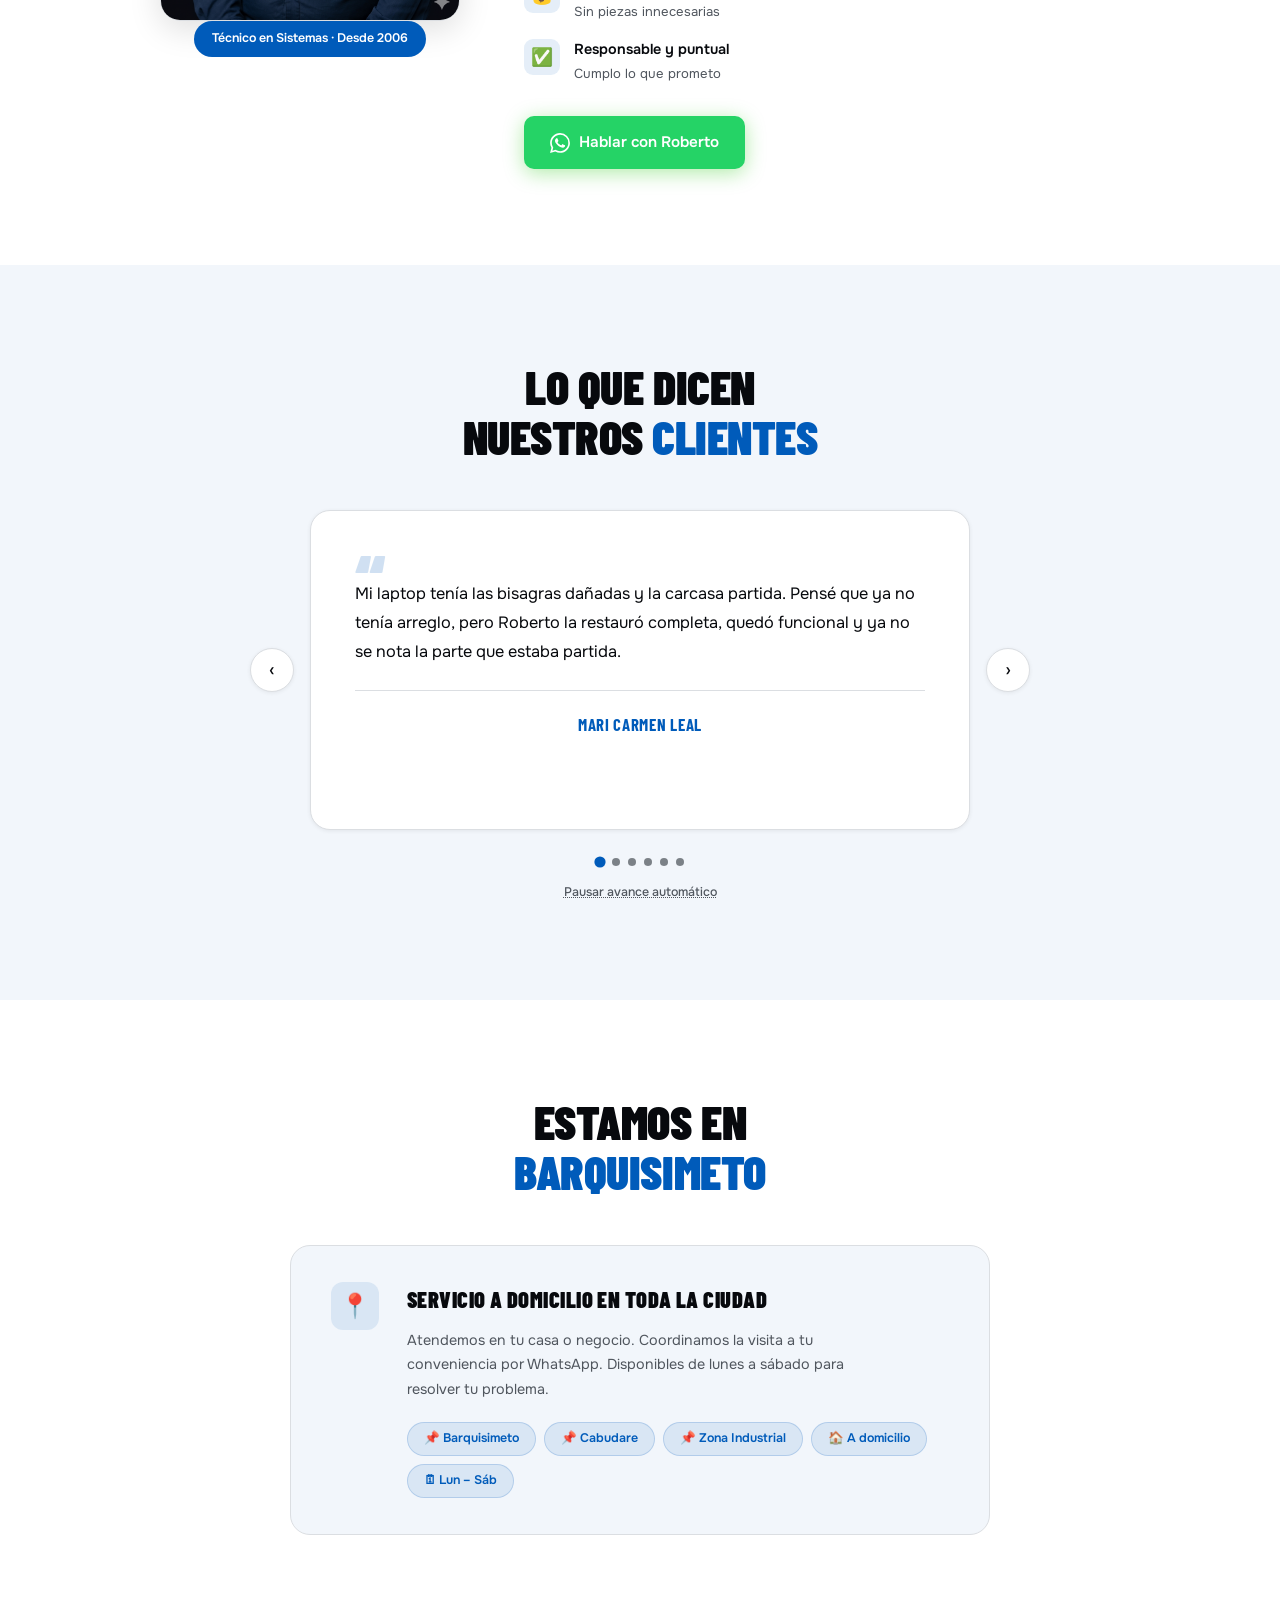
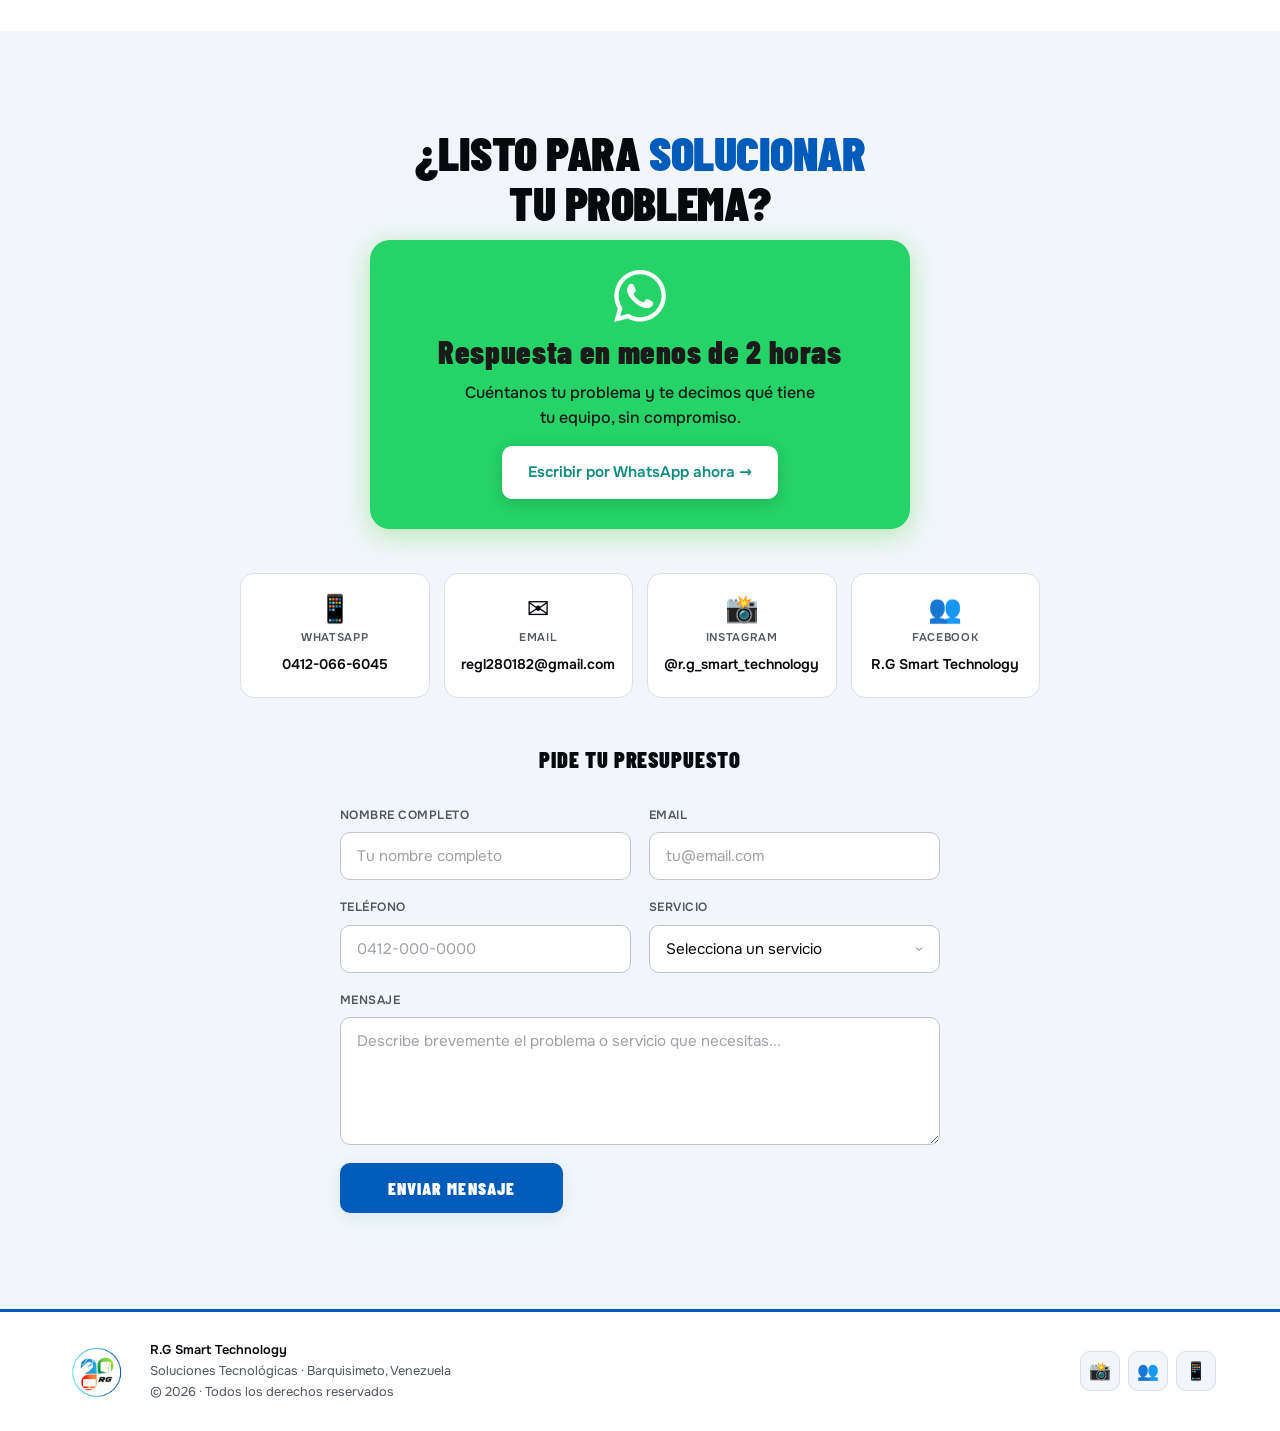
==== commit ee774d33: "fix: rediseñar tarjeta de contacto WhatsApp - tamaño compacto y texto en negro suave para mejor legi" ====
--- a/index.html
+++ b/index.html
@@ -312,11 +312,16 @@
 <!-- ══════════════════ CONTACTO ══════════════════ -->
 <section id="contacto" class="bg-alt">
   <h2 class="reveal">¿Listo para <em>solucionar</em><br>tu problema?</h2>
-  <a href="https://wa.me/584120666045?text=Hola%20Roberto%2C%20necesito%20ayuda%20t%C3%A9cnica." class="contact-anchor reveal d1" target="_blank" rel="noopener noreferrer">
-    <span class="contact-anchor-label">Escríbenos ahora. Sin formularios, sin esperas. Respuesta inmediata.</span>
-    <span class="contact-anchor-num">0412-066-6045</span>
-    <span class="contact-anchor-cta">Escribir por WhatsApp &rarr;</span>
-  </a>
+  <div class="wa-card reveal d1">
+    <svg xmlns="http://www.w3.org/2000/svg" viewBox="0 0 24 24" fill="currentColor" width="52" height="52" aria-hidden="true">
+      <path d="M.057 24l1.687-6.163c-1.041-1.804-1.588-3.849-1.587-5.946.003-6.556 5.338-11.891 11.893-11.891 3.181.001 6.167 1.24 8.413 3.488 2.245 2.248 3.481 5.236 3.48 8.414-.003 6.557-5.338 11.892-11.893 11.892-1.99-.001-3.951-.5-5.688-1.448l-6.305 1.654zm6.597-3.807c1.676.995 3.276 1.591 5.392 1.592 5.448 0 9.886-4.434 9.889-9.885.002-5.462-4.415-9.89-9.881-9.892-5.452 0-9.887 4.434-9.889 9.884-.001 2.225.651 3.891 1.746 5.634l-.999 3.648 3.742-.981zm11.387-5.464c-.074-.124-.272-.198-.57-.347-.297-.149-1.758-.867-2.03-.967-.273-.099-.471-.148-.67.15-.197.297-.767.966-.94 1.164-.173.199-.347.223-.644.075-.297-.15-1.255-.463-2.39-1.475-.883-.788-1.48-1.761-1.653-2.059-.173-.297-.018-.458.13-.606.134-.133.298-.347.446-.52.149-.174.198-.298.298-.497.099-.198.05-.371-.025-.52-.075-.149-.669-1.612-.916-2.207-.242-.579-.487-.5-.669-.51-.173-.008-.371-.01-.57-.01-.198 0-.52.074-.792.372-.272.297-1.04 1.016-1.04 2.479 0 1.462 1.065 2.875 1.213 3.074.149.198 2.096 3.2 5.077 4.487.709.306 1.262.489 1.694.625.712.227 1.36.195 1.871.118.571-.085 1.758-.719 2.006-1.413.248-.694.248-1.289.173-1.413z"/>
+    </svg>
+    <h3 class="wa-card-title">Respuesta en menos de 2 horas</h3>
+    <p class="wa-card-body">Cuéntanos tu problema y te decimos qué tiene tu equipo, sin compromiso.</p>
+    <a href="https://wa.me/584120666045?text=Hola%20Roberto%2C%20necesito%20ayuda%20t%C3%A9cnica." class="btn-wa wa-card-btn" target="_blank" rel="noopener noreferrer">
+      Escribir por WhatsApp ahora &rarr;
+    </a>
+  </div>
 
   <div class="c-grid reveal d2">
     <a href="https://wa.me/584120666045" class="c-card" target="_blank" rel="noopener noreferrer">
--- a/assets/css/style.css
+++ b/assets/css/style.css
@@ -49,7 +49,7 @@
   --border-md: oklch(0.820 0.010 254);   /* medium border */
   --wa:        #25D366;
   --wa-dark:   #128C7E;
-  --nav-h:     68px;
+  --nav-h:     80px;
   --pad:       5%;
   --r:         14px;
   --r-lg:      20px;
@@ -113,7 +113,7 @@
   transition: box-shadow .3s;
 }
 .nav-logo { display: flex; align-items: center; }
-.nav-logo img { height: 40px; width: auto; object-fit: contain; }
+.nav-logo img { height: 64px; width: auto; object-fit: contain; }
 .nav-links { display: flex; align-items: center; gap: 28px; list-style: none; }
 .nav-links a {
   font-size: .875rem; font-weight: 500;
@@ -687,34 +687,34 @@
 
 /* ─────────────────────────── FLOAT WA ─────────────────────────── */
 
-/* Second visual anchor — blue phone callout in #contacto */
-.contact-anchor {
+/* WhatsApp persuasion card in #contacto */
+.wa-card {
   display: flex; flex-direction: column; align-items: center;
-  gap: 8px; text-align: center;
-  background: var(--blue); color: #fff;
-  padding: 36px 52px; border-radius: var(--r-lg);
-  max-width: 460px; margin: 0 auto 44px;
-  text-decoration: none;
-  box-shadow: 0 6px 28px oklch(0.48 0.17 254 / .28);
-  transition: transform .2s, box-shadow .2s;
-}
-.contact-anchor:hover {
-  transform: translateY(-3px);
-  box-shadow: 0 12px 40px oklch(0.48 0.17 254 / .38);
-}
-.contact-anchor-label {
-  font-size: .95rem; font-weight: 600; line-height: 1.55;
-  color: oklch(1 0 0 / .88); max-width: 340px; text-align: center;
-}
-.contact-anchor-num {
-  font-family: 'Barlow Condensed', sans-serif;
-  font-size: clamp(2.2rem, 5vw, 3rem);
-  font-weight: 900; letter-spacing: .04em; line-height: 1;
-}
-.contact-anchor-cta {
-  font-size: .75rem; font-weight: 700;
-  letter-spacing: .08em; text-transform: uppercase;
-  color: oklch(1 0 0 / .60); margin-top: 4px;
+  gap: 12px; text-align: center;
+  background: var(--wa); color: #fff;
+  border-radius: 20px; padding: 30px 24px;
+  max-width: 540px; margin: 0 auto 44px;
+  box-shadow: 0 6px 28px oklch(0.72 0.24 142 / .30);
+}
+.wa-card-title {
+  font-family: 'Barlow Condensed', sans-serif;
+  font-size: clamp(1.5rem, 4vw, 2rem);
+  font-weight: 900; letter-spacing: .02em; line-height: 1.1;
+  color: #1a1a1a; margin: 0;
+}
+.wa-card-body {
+  font-size: 1rem; font-weight: 500; line-height: 1.55;
+  color: #1a1a1a; max-width: 360px; margin: 0;
+}
+.wa-card-btn {
+  background: #fff; color: var(--wa-dark);
+  box-shadow: 0 4px 16px oklch(0 0 0 / .15);
+  margin-top: 4px;
+}
+.wa-card-btn:hover {
+  background: oklch(1 0 0 / .92);
+  box-shadow: 0 8px 28px oklch(0 0 0 / .22);
+  transform: translateY(-2px);
 }
 .form-section-title {
   font-family: 'Barlow Condensed', sans-serif;
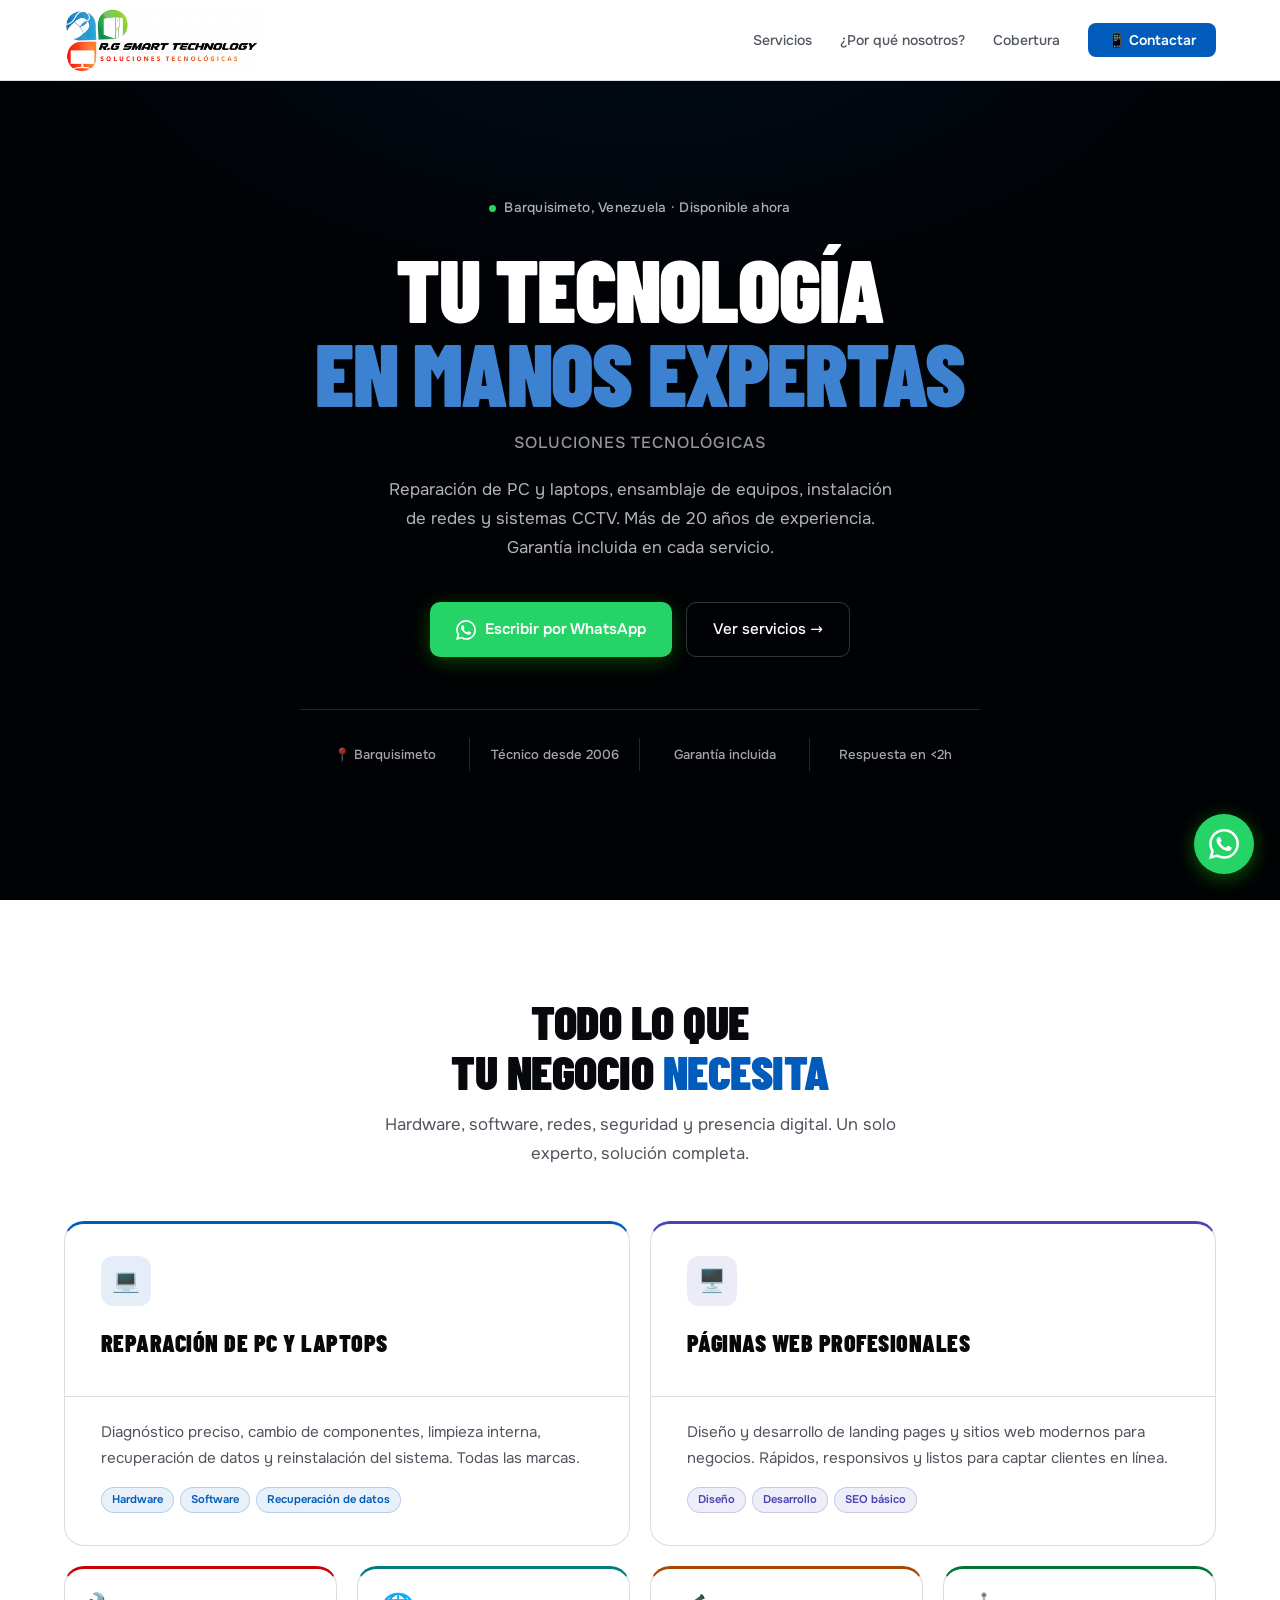
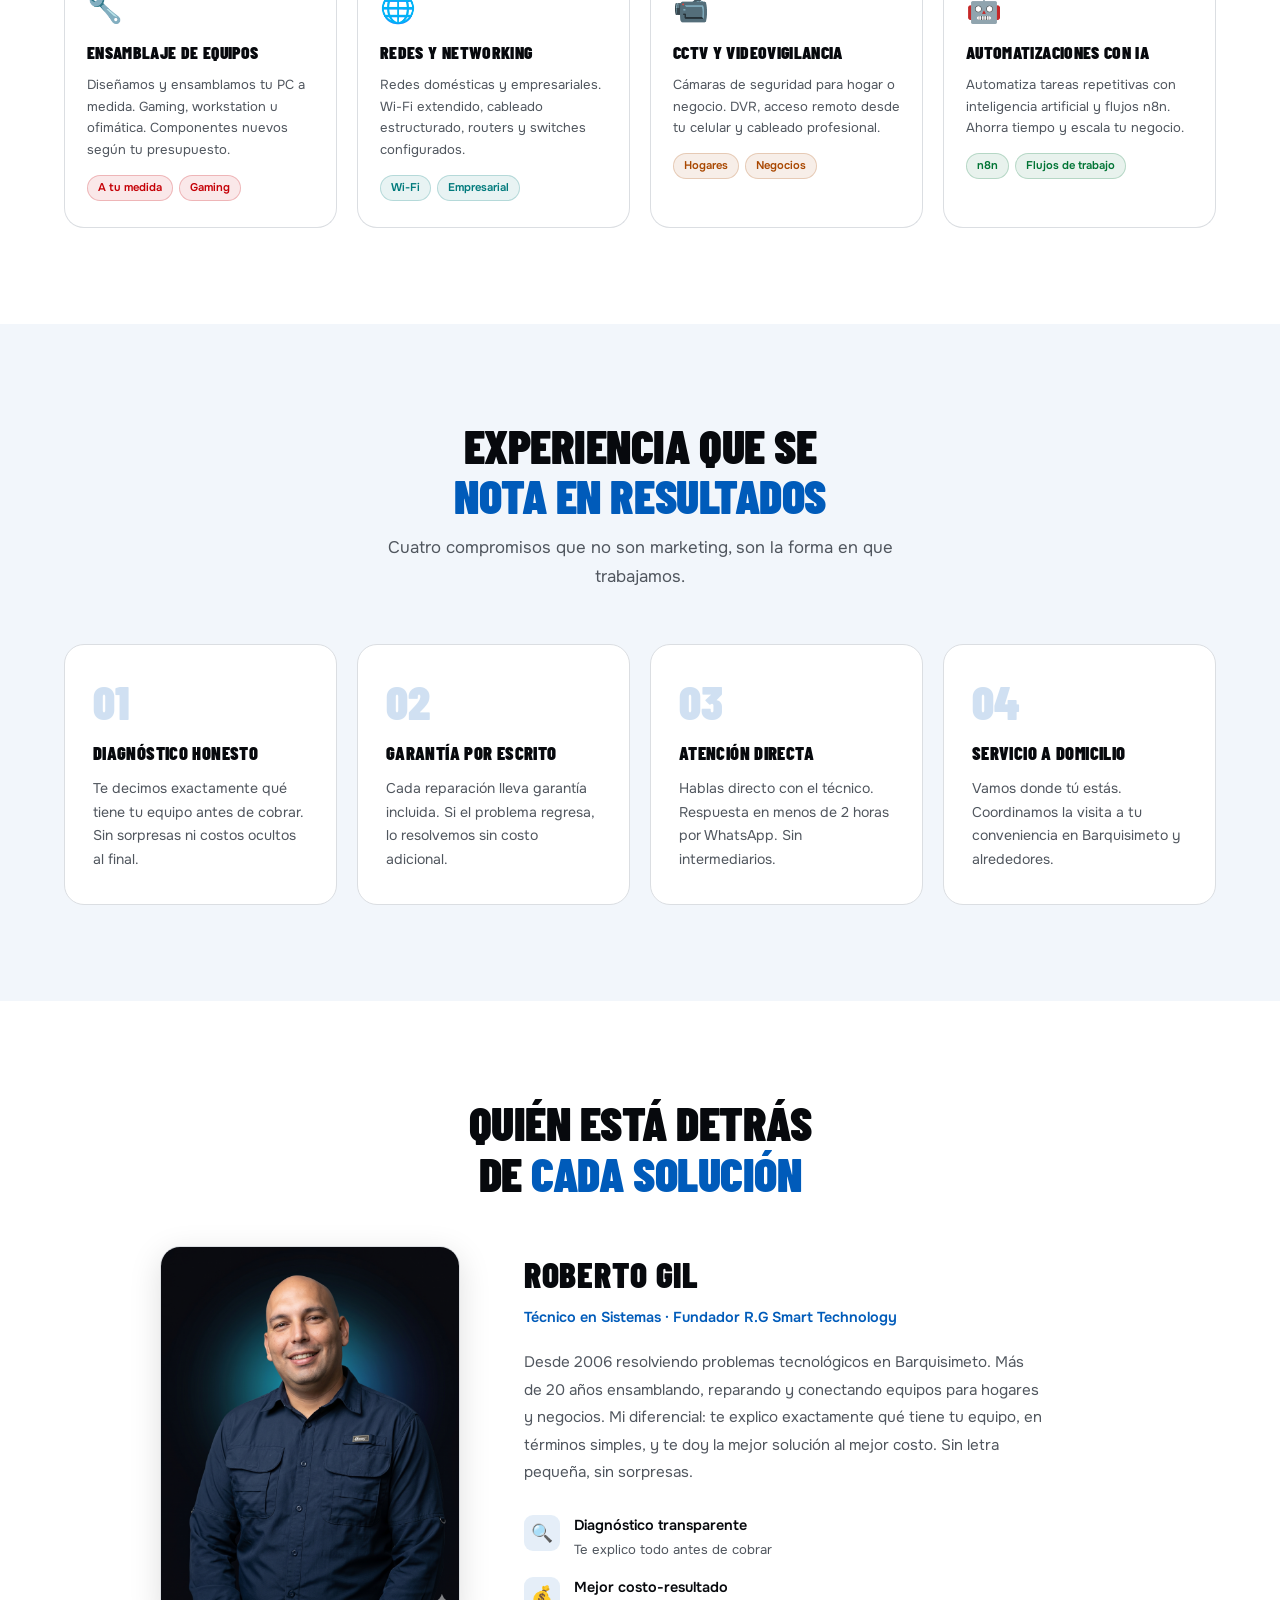
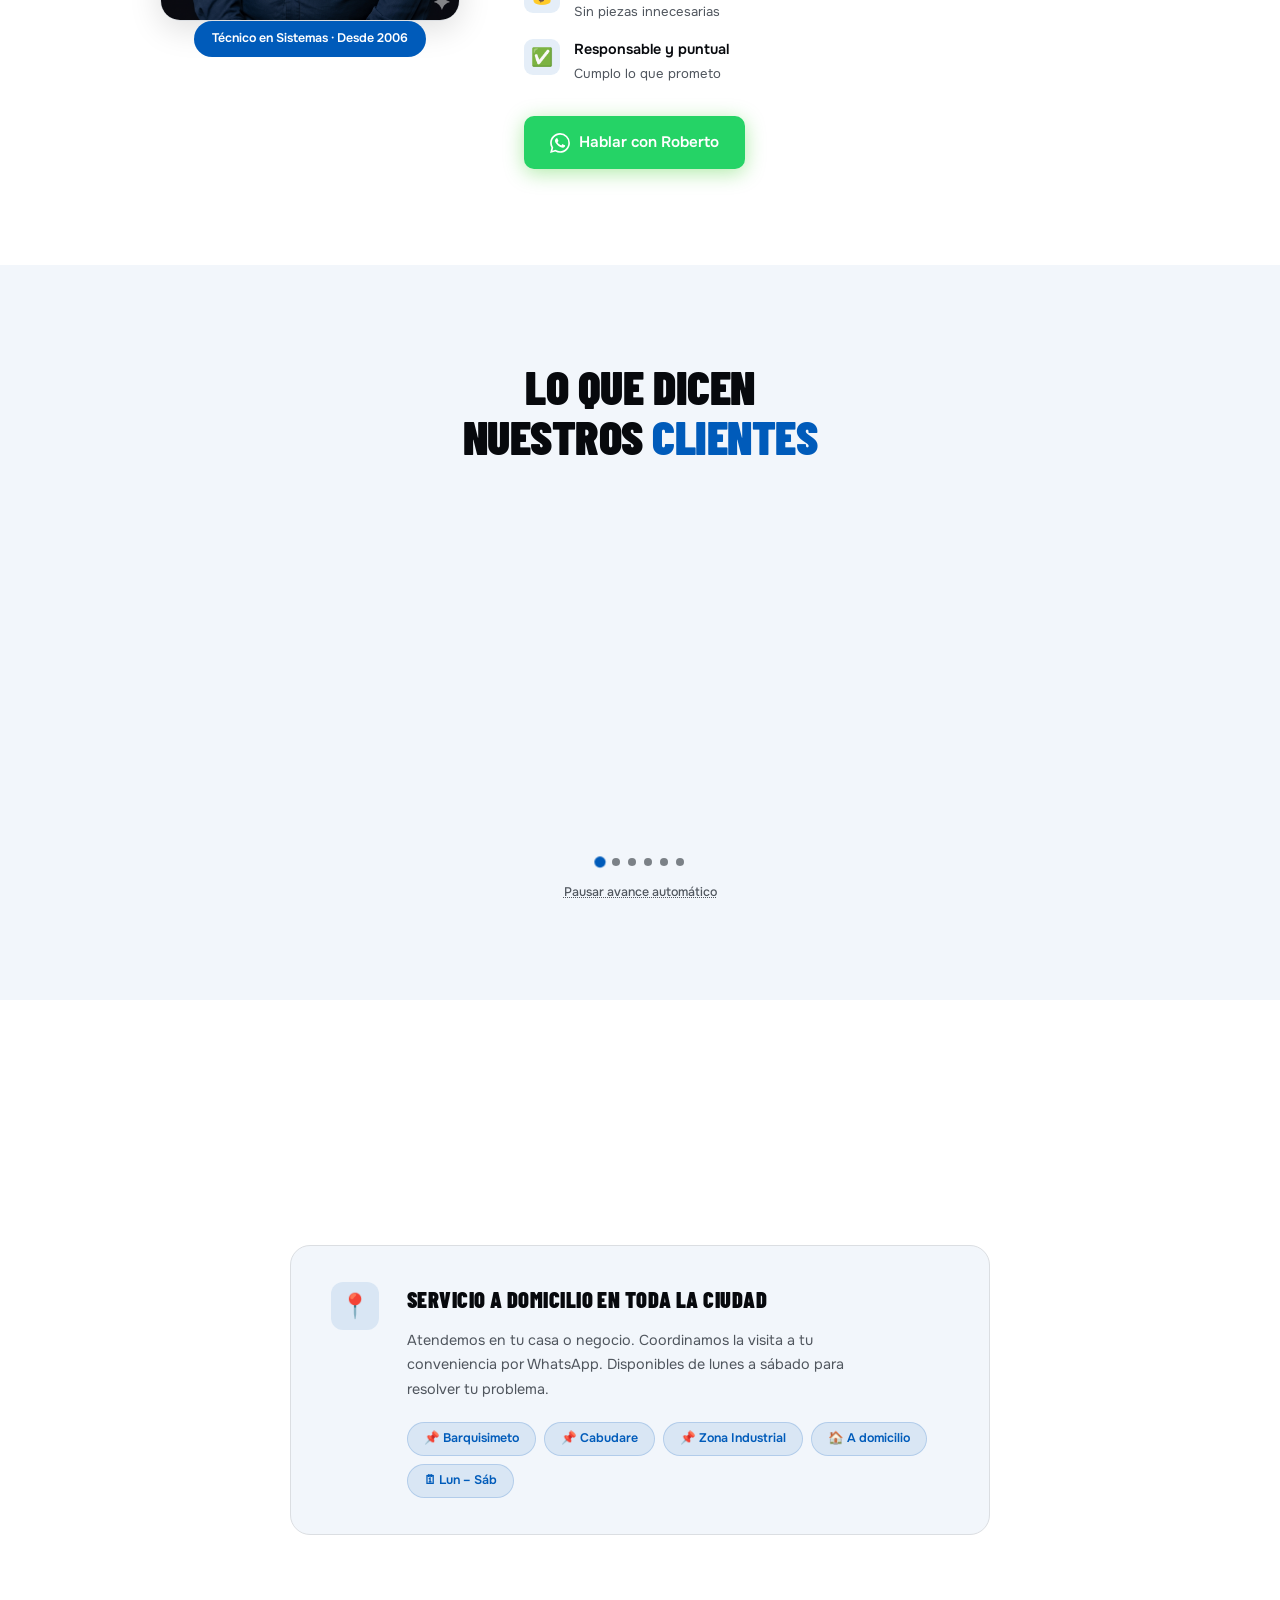
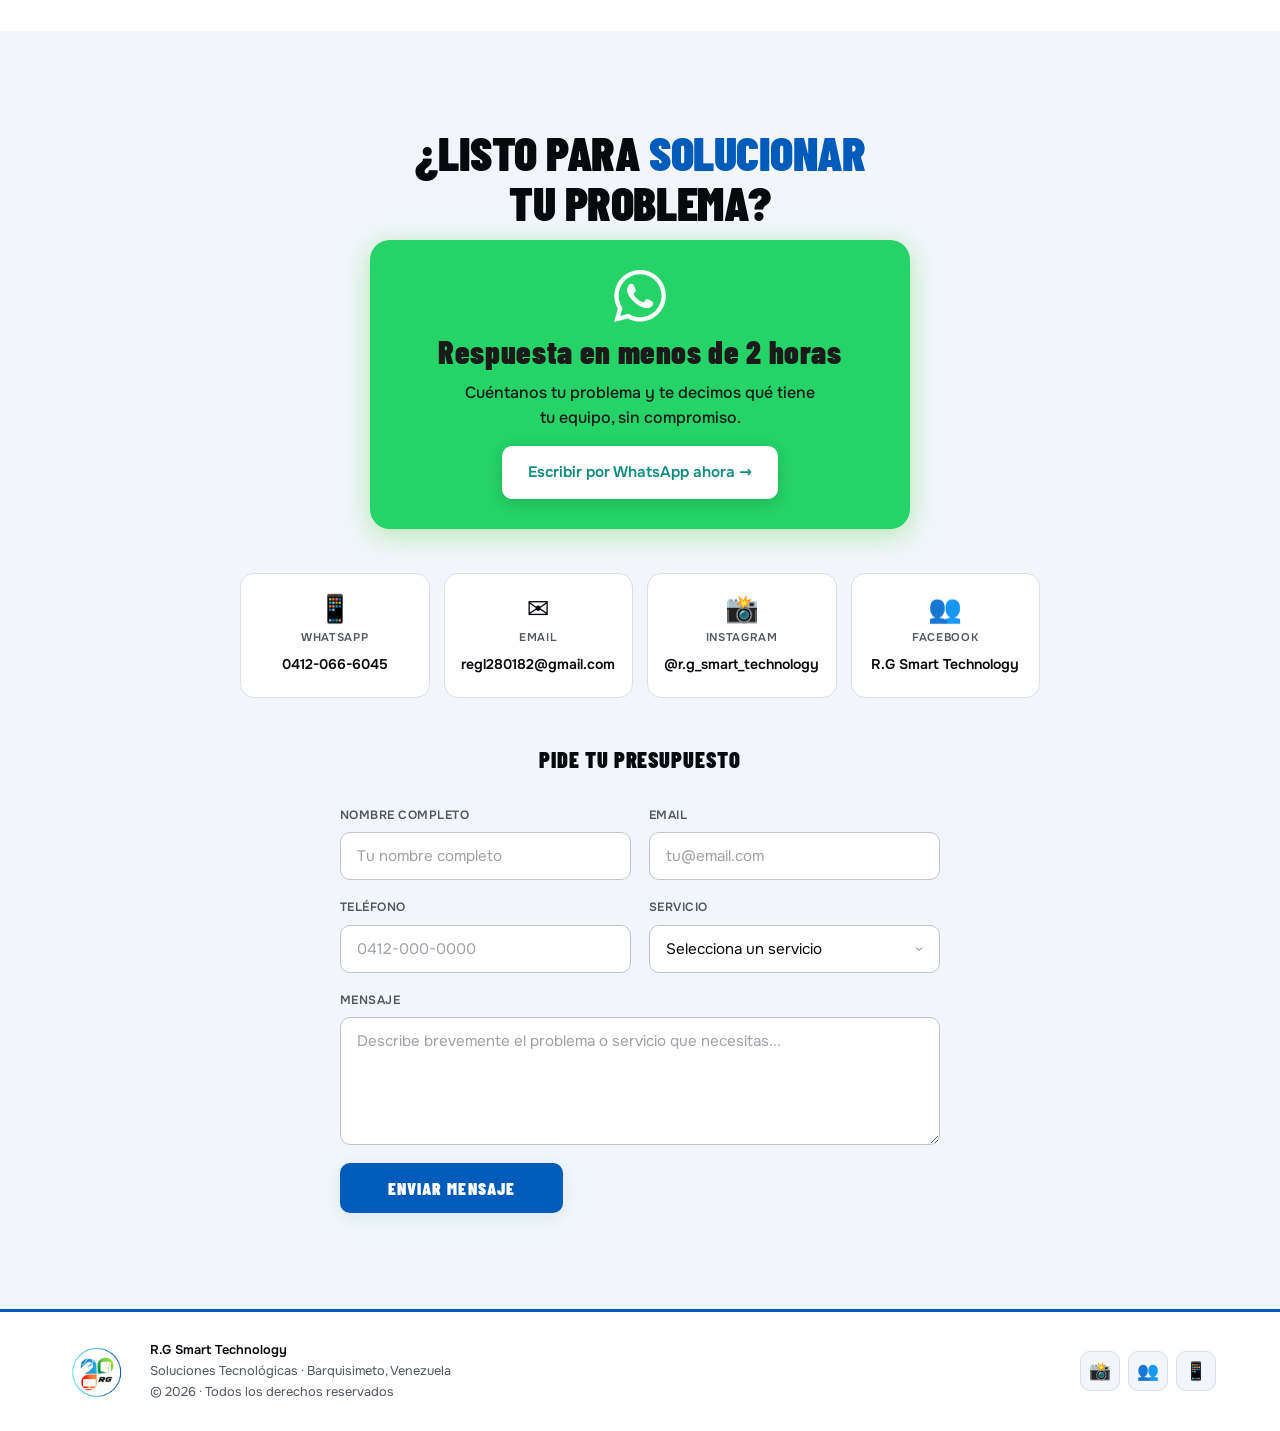
==== commit 995eb0ac: "fix: corregir referencias SEO a dominio propio rgsmarttech.com" ====
--- a/index.html
+++ b/index.html
@@ -7,13 +7,14 @@
   <meta name="description" content="Reparación de PC y laptops, ensamblaje, redes y CCTV en Barquisimeto. R.G Smart Technology – Soluciones Tecnológicas con garantía."/>
   <meta property="og:title" content="R.G Smart Technology – Soluciones Tecnológicas"/>
   <meta property="og:description" content="Técnico Roberto Gil. Reparación, redes, CCTV y ensamblaje en Barquisimeto."/>
-  <meta property="og:image" content="https://rgsmarttech.vercel.app/assets/img/og-image.png"/>
+  <meta property="og:image" content="https://www.rgsmarttech.com/assets/img/og-image.png"/>
   <meta property="og:image:width" content="1200"/>
   <meta property="og:image:height" content="630"/>
-  <meta property="og:url" content="https://rgsmarttech.vercel.app"/>
+  <meta property="og:url" content="https://www.rgsmarttech.com/"/>
   <meta property="og:type" content="website"/>
   <meta name="twitter:card" content="summary_large_image"/>
-  <meta name="twitter:image" content="https://rgsmarttech.vercel.app/assets/img/og-image.png"/>
+  <meta name="twitter:image" content="https://www.rgsmarttech.com/assets/img/og-image.png"/>
+  <link rel="canonical" href="https://www.rgsmarttech.com/"/>
   <link rel="icon" href="assets/img/icono_solo.png" type="image/png"/>
   <link rel="stylesheet" href="assets/css/style.css"/>
   <script type="application/ld+json">
@@ -22,7 +23,7 @@
     "@type": "LocalBusiness",
     "name": "R.G Smart Technology",
     "description": "Reparación de PC y laptops, ensamblaje de equipos, redes, CCTV, páginas web y automatizaciones con IA en Barquisimeto.",
-    "url": "https://rgsmarttech.vercel.app",
+    "url": "https://www.rgsmarttech.com/",
     "telephone": "+584120666045",
     "email": "regl280182@gmail.com",
     "address": {
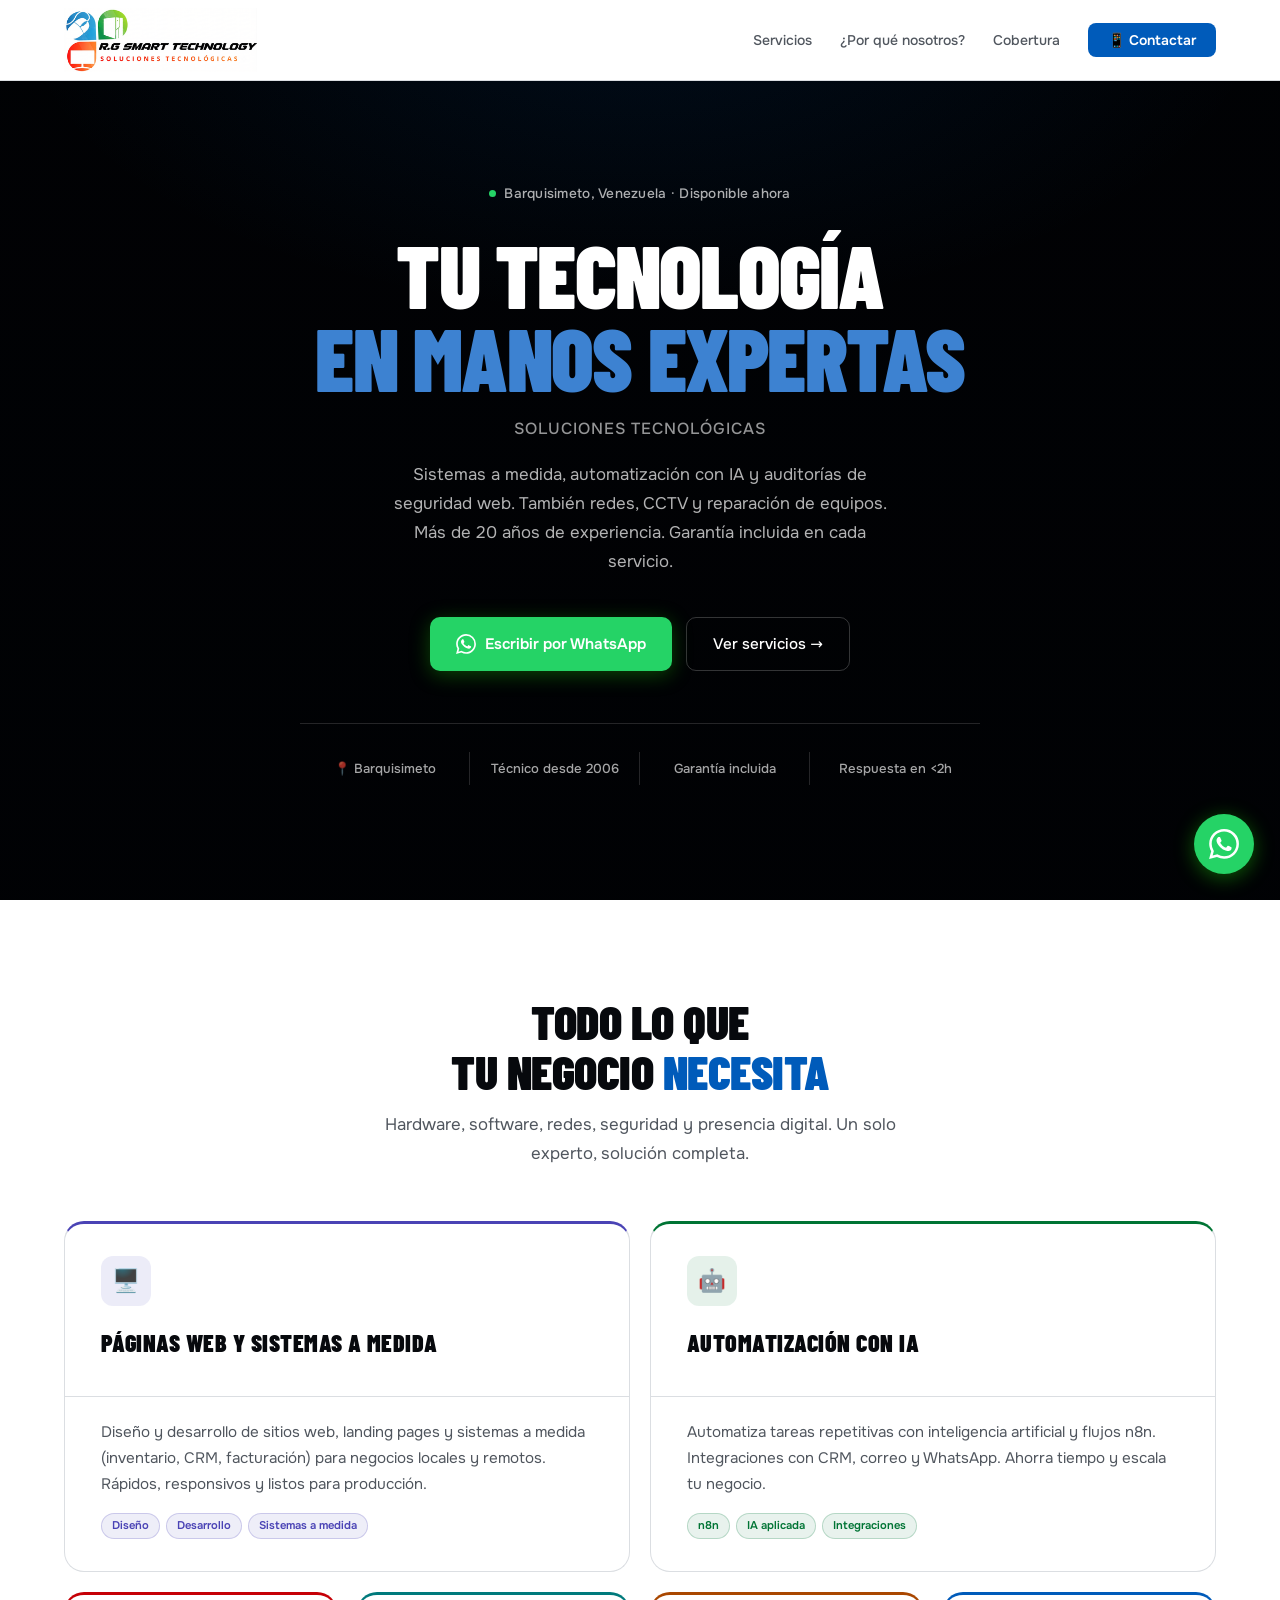
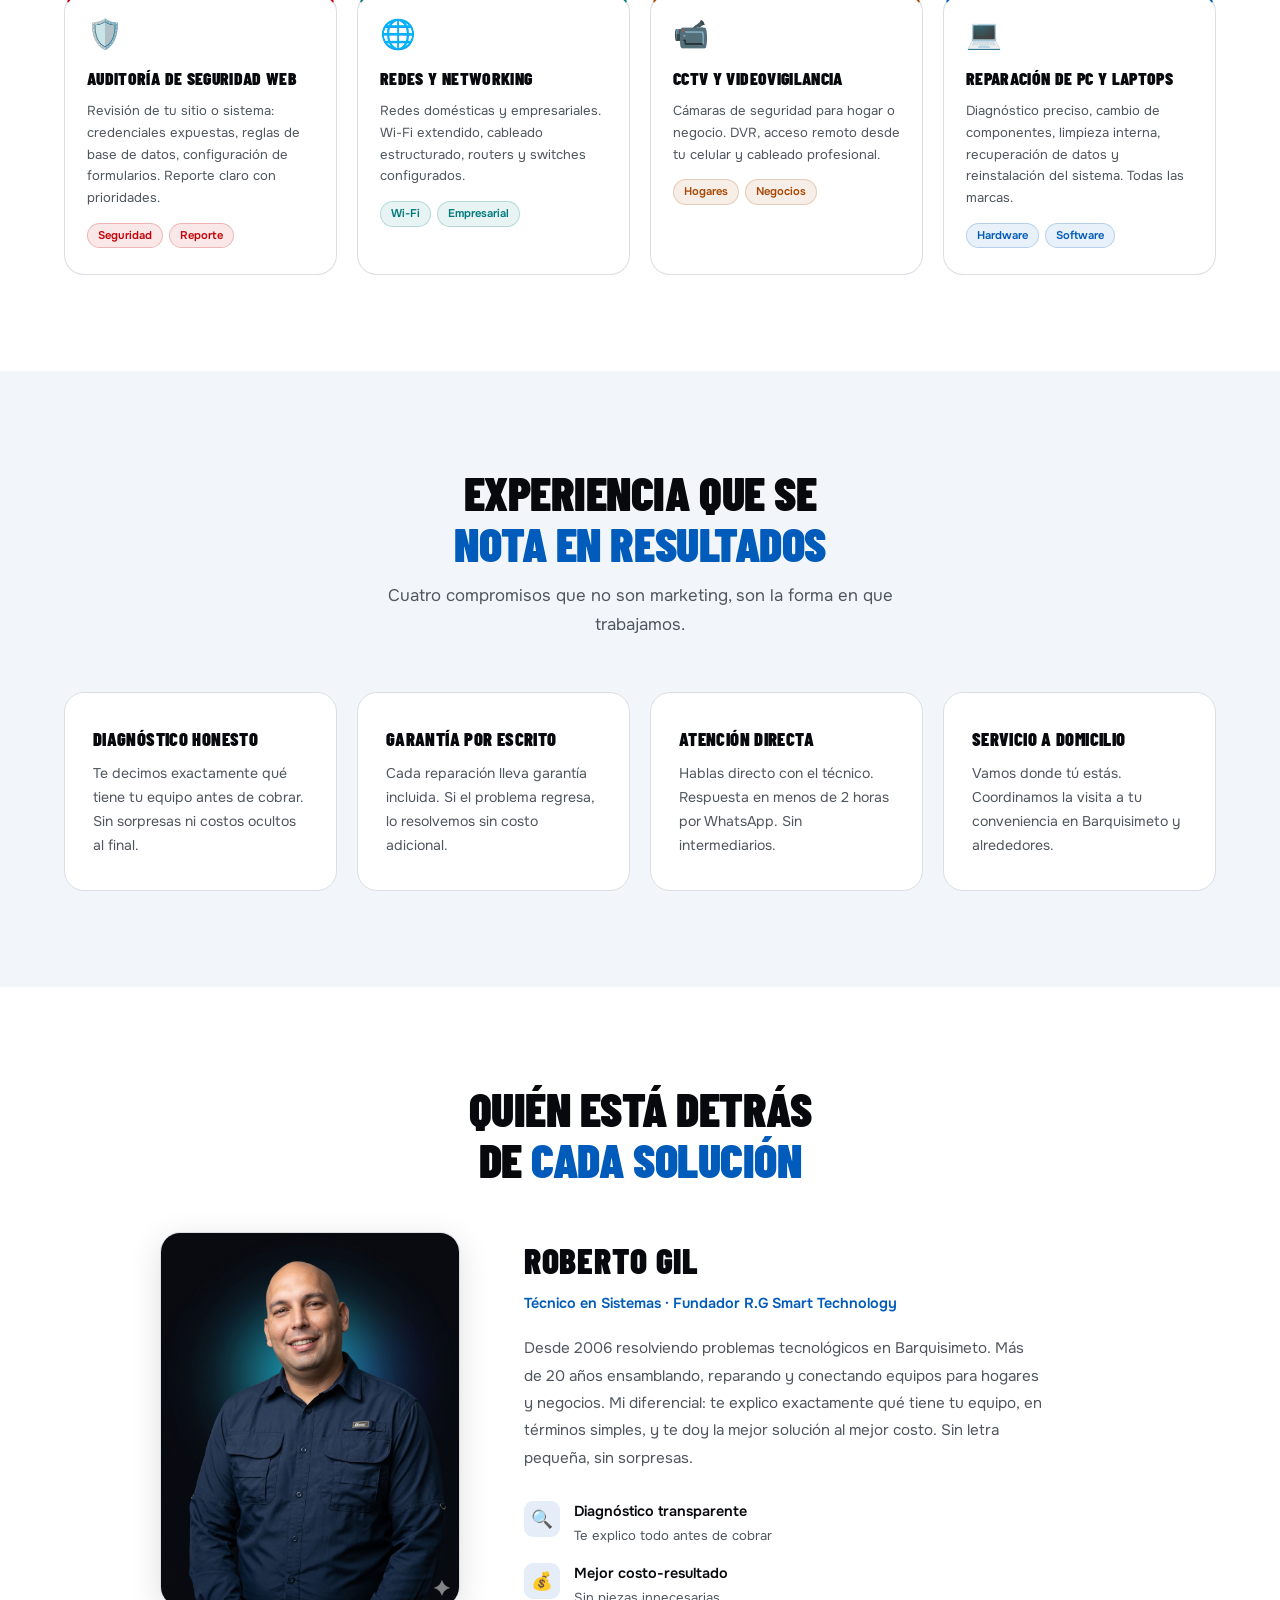
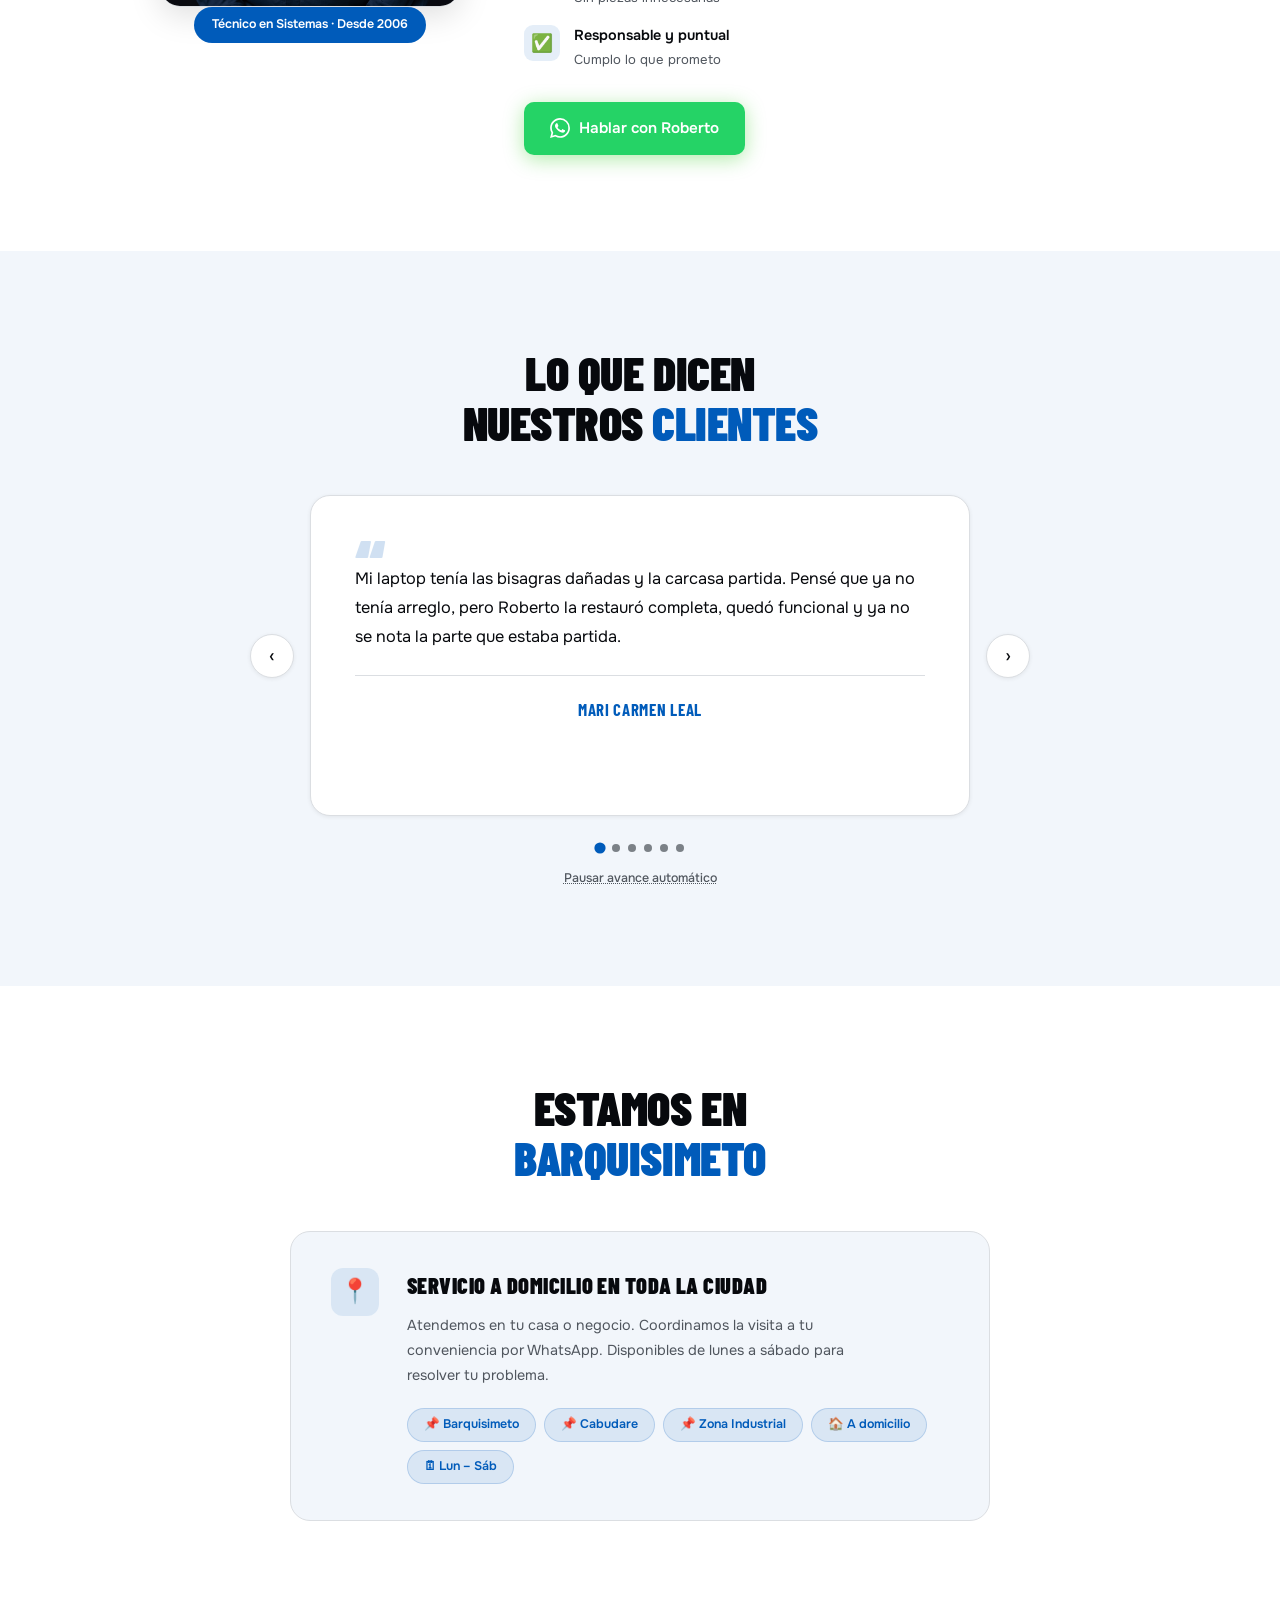
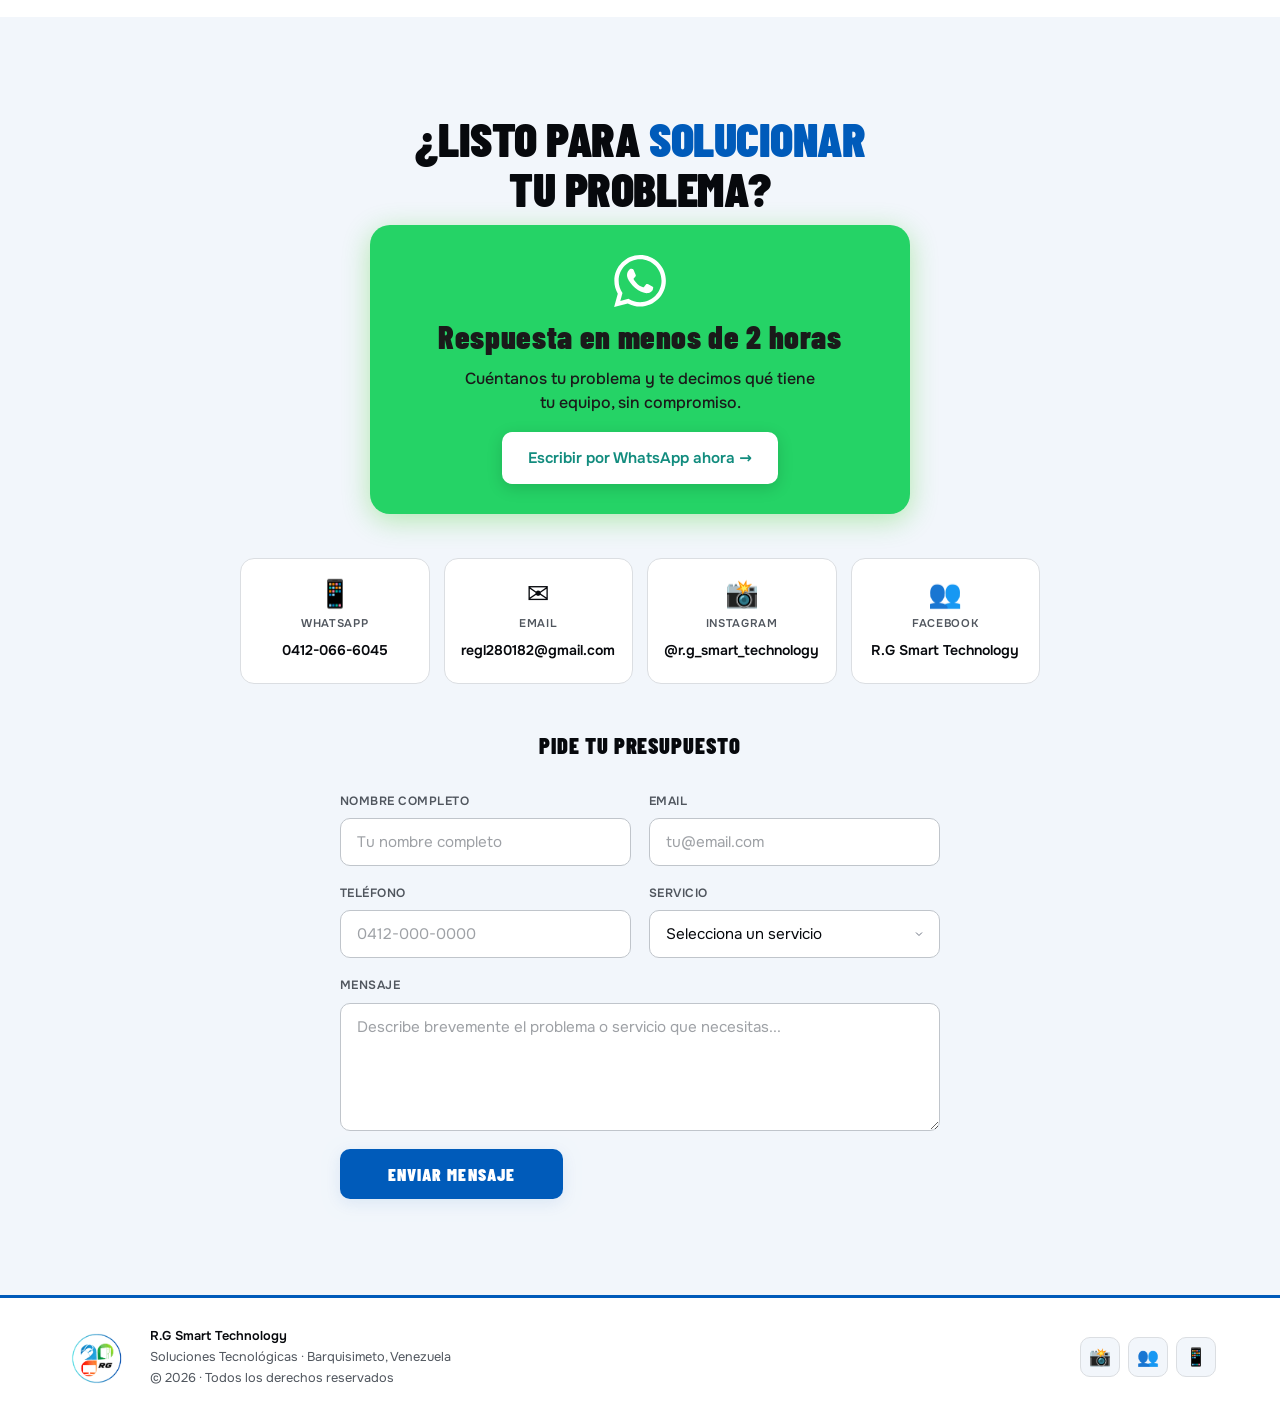
==== commit 7de8b780: "reorder: priorizar sistemas/automatizacion/auditorias sobre reparacion tecnica" ====
--- a/index.html
+++ b/index.html
@@ -3,10 +3,10 @@
 <head>
   <meta charset="UTF-8"/>
   <meta name="viewport" content="width=device-width, initial-scale=1.0"/>
-  <title>R.G Smart Technology – Soluciones Tecnológicas en Barquisimeto</title>
-  <meta name="description" content="Reparación de PC y laptops, ensamblaje, redes y CCTV en Barquisimeto. R.G Smart Technology – Soluciones Tecnológicas con garantía."/>
+  <title>R.G Smart Technology – Sistemas, Automatización y Soporte Técnico en Barquisimeto</title>
+  <meta name="description" content="Sistemas a medida, automatización con IA y auditorías de seguridad web. También redes, CCTV y reparación de PC en Barquisimeto. R.G Smart Technology, con garantía."/>
   <meta property="og:title" content="R.G Smart Technology – Soluciones Tecnológicas"/>
-  <meta property="og:description" content="Técnico Roberto Gil. Reparación, redes, CCTV y ensamblaje en Barquisimeto."/>
+  <meta property="og:description" content="Sistemas, automatización y auditorías de seguridad. También reparación, redes y CCTV en Barquisimeto."/>
   <meta property="og:image" content="https://www.rgsmarttech.com/assets/img/og-image.png"/>
   <meta property="og:image:width" content="1200"/>
   <meta property="og:image:height" content="630"/>
@@ -22,7 +22,7 @@
     "@context": "https://schema.org",
     "@type": "LocalBusiness",
     "name": "R.G Smart Technology",
-    "description": "Reparación de PC y laptops, ensamblaje de equipos, redes, CCTV, páginas web y automatizaciones con IA en Barquisimeto.",
+    "description": "Sistemas a medida, páginas web, automatizaciones con IA y auditorías de seguridad web. También redes, CCTV, ensamblaje y reparación de PC en Barquisimeto.",
     "url": "https://www.rgsmarttech.com/",
     "telephone": "+584120666045",
     "email": "regl280182@gmail.com",
@@ -76,7 +76,7 @@
   <p class="hero-location reveal"><span class="dot-alive" aria-hidden="true"></span>Barquisimeto, Venezuela · Disponible ahora</p>
   <h1 class="reveal d1">Tu tecnología<br><em>en manos expertas</em></h1>
   <p class="hero-sub reveal d2">Soluciones Tecnológicas</p>
-  <p class="hero-desc reveal d3">Reparación de PC y laptops, ensamblaje de equipos, instalación de redes y sistemas CCTV. Más de 20 años de experiencia. Garantía incluida en cada servicio.</p>
+  <p class="hero-desc reveal d3">Sistemas a medida, automatización con IA y auditorías de seguridad web. También redes, CCTV y reparación de equipos. Más de 20 años de experiencia. Garantía incluida en cada servicio.</p>
   <div class="hero-btns reveal d4">
     <a href="https://wa.me/584120666045?text=Hola%20Roberto%2C%20necesito%20ayuda%20con%20mi%20equipo." class="btn-wa" target="_blank" rel="noopener noreferrer">
       <svg width="20" height="20" fill="white" viewBox="0 0 24 24" aria-hidden="true"><path d="M17.472 14.382c-.297-.149-1.758-.867-2.03-.967-.273-.099-.471-.148-.67.15-.197.297-.767.966-.94 1.164-.173.199-.347.223-.644.075-.297-.15-1.255-.463-2.39-1.475-.883-.788-1.48-1.761-1.653-2.059-.173-.297-.018-.458.13-.606.134-.133.298-.347.446-.52.149-.174.198-.298.298-.497.099-.198.05-.371-.025-.52-.075-.149-.669-1.612-.916-2.207-.242-.579-.487-.5-.669-.51-.173-.008-.371-.01-.57-.01-.198 0-.52.074-.792.372-.272.297-1.04 1.016-1.04 2.479 0 1.462 1.065 2.875 1.213 3.074.149.198 2.096 3.2 5.077 4.487.709.306 1.262.489 1.694.625.712.227 1.36.195 1.871.118.571-.085 1.758-.719 2.006-1.413.248-.694.248-1.289.173-1.413-.074-.124-.272-.198-.57-.347m-5.421 7.403h-.004a9.87 9.87 0 01-5.031-1.378l-.361-.214-3.741.982.998-3.648-.235-.374a9.86 9.86 0 01-1.51-5.26c.001-5.45 4.436-9.884 9.888-9.884 2.64 0 5.122 1.03 6.988 2.898a9.825 9.825 0 012.893 6.994c-.003 5.45-4.437 9.884-9.885 9.884m8.413-18.297A11.815 11.815 0 0012.05 0C5.495 0 .16 5.335.157 11.892c0 2.096.547 4.142 1.588 5.945L.057 24l6.305-1.654a11.882 11.882 0 005.683 1.448h.005c6.554 0 11.89-5.335 11.893-11.893a11.821 11.821 0 00-3.48-8.413z"/></svg>
@@ -98,42 +98,42 @@
   <p class="lead reveal d1">Hardware, software, redes, seguridad y presencia digital. Un solo experto, solución completa.</p>
 
   <div class="svc-featured-row">
-    <div class="svc-card svc-featured svc-repair reveal d2">
-      <div class="svc-head">
-        <div class="svc-ico-wrap" aria-hidden="true">💻</div>
-        <div class="svc-t">Reparación de PC y Laptops</div>
-      </div>
-      <div class="svc-body">
-        <p class="svc-d">Diagnóstico preciso, cambio de componentes, limpieza interna, recuperación de datos y reinstalación del sistema. Todas las marcas.</p>
-        <div class="svc-tags">
-          <span class="stag">Hardware</span>
-          <span class="stag">Software</span>
-          <span class="stag">Recuperación de datos</span>
-        </div>
-      </div>
-    </div>
-    <div class="svc-card svc-featured svc-web reveal d3">
+    <div class="svc-card svc-featured svc-web reveal d2">
       <div class="svc-head">
         <div class="svc-ico-wrap" aria-hidden="true">🖥️</div>
-        <div class="svc-t">Páginas Web Profesionales</div>
+        <div class="svc-t">Páginas Web y Sistemas a Medida</div>
       </div>
       <div class="svc-body">
-        <p class="svc-d">Diseño y desarrollo de landing pages y sitios web modernos para negocios. Rápidos, responsivos y listos para captar clientes en línea.</p>
+        <p class="svc-d">Diseño y desarrollo de sitios web, landing pages y sistemas a medida (inventario, CRM, facturación) para negocios locales y remotos. Rápidos, responsivos y listos para producción.</p>
         <div class="svc-tags">
           <span class="stag">Diseño</span>
           <span class="stag">Desarrollo</span>
-          <span class="stag">SEO básico</span>
+          <span class="stag">Sistemas a medida</span>
         </div>
       </div>
     </div>
+    <div class="svc-card svc-featured svc-auto reveal d3">
+      <div class="svc-head">
+        <div class="svc-ico-wrap" aria-hidden="true">🤖</div>
+        <div class="svc-t">Automatización con IA</div>
+      </div>
+      <div class="svc-body">
+        <p class="svc-d">Automatiza tareas repetitivas con inteligencia artificial y flujos n8n. Integraciones con CRM, correo y WhatsApp. Ahorra tiempo y escala tu negocio.</p>
+        <div class="svc-tags">
+          <span class="stag">n8n</span>
+          <span class="stag">IA aplicada</span>
+          <span class="stag">Integraciones</span>
+        </div>
+      </div>
+    </div>
   </div>
 
   <div class="svc-compact-row">
-    <div class="svc-card svc-compact svc-build reveal d2">
-      <div class="svc-ico" aria-hidden="true">🔧</div>
-      <div class="svc-t">Ensamblaje de Equipos</div>
-      <p class="svc-d">Diseñamos y ensamblamos tu PC a medida. Gaming, workstation u ofimática. Componentes nuevos según tu presupuesto.</p>
-      <div class="svc-tags"><span class="stag">A tu medida</span><span class="stag">Gaming</span></div>
+    <div class="svc-card svc-compact svc-audit reveal d2">
+      <div class="svc-ico" aria-hidden="true">🛡️</div>
+      <div class="svc-t">Auditoría de Seguridad Web</div>
+      <p class="svc-d">Revisión de tu sitio o sistema: credenciales expuestas, reglas de base de datos, configuración de formularios. Reporte claro con prioridades.</p>
+      <div class="svc-tags"><span class="stag">Seguridad</span><span class="stag">Reporte</span></div>
     </div>
     <div class="svc-card svc-compact svc-network reveal d3">
       <div class="svc-ico" aria-hidden="true">🌐</div>
@@ -147,11 +147,11 @@
       <p class="svc-d">Cámaras de seguridad para hogar o negocio. DVR, acceso remoto desde tu celular y cableado profesional.</p>
       <div class="svc-tags"><span class="stag">Hogares</span><span class="stag">Negocios</span></div>
     </div>
-    <div class="svc-card svc-compact svc-auto reveal d4">
-      <div class="svc-ico" aria-hidden="true">🤖</div>
-      <div class="svc-t">Automatizaciones con IA</div>
-      <p class="svc-d">Automatiza tareas repetitivas con inteligencia artificial y flujos n8n. Ahorra tiempo y escala tu negocio.</p>
-      <div class="svc-tags"><span class="stag">n8n</span><span class="stag">Flujos de trabajo</span></div>
+    <div class="svc-card svc-compact svc-repair reveal d4">
+      <div class="svc-ico" aria-hidden="true">💻</div>
+      <div class="svc-t">Reparación de PC y Laptops</div>
+      <p class="svc-d">Diagnóstico preciso, cambio de componentes, limpieza interna, recuperación de datos y reinstalación del sistema. Todas las marcas.</p>
+      <div class="svc-tags"><span class="stag">Hardware</span><span class="stag">Software</span></div>
     </div>
   </div>
 </section>
@@ -162,22 +162,18 @@
   <p class="lead reveal d1">Cuatro compromisos que no son marketing, son la forma en que trabajamos.</p>
   <div class="why-grid">
     <div class="why-card reveal d1">
-      <div class="why-n" aria-hidden="true">01</div>
       <div class="why-t">Diagnóstico honesto</div>
       <p class="why-d">Te decimos exactamente qué tiene tu equipo antes de cobrar. Sin sorpresas ni costos ocultos al final.</p>
     </div>
     <div class="why-card reveal d2">
-      <div class="why-n" aria-hidden="true">02</div>
       <div class="why-t">Garantía por escrito</div>
       <p class="why-d">Cada reparación lleva garantía incluida. Si el problema regresa, lo resolvemos sin costo adicional.</p>
     </div>
     <div class="why-card reveal d3">
-      <div class="why-n" aria-hidden="true">03</div>
       <div class="why-t">Atención directa</div>
       <p class="why-d">Hablas directo con el técnico. Respuesta en menos de 2 horas por WhatsApp. Sin intermediarios.</p>
     </div>
     <div class="why-card reveal d4">
-      <div class="why-n" aria-hidden="true">04</div>
       <div class="why-t">Servicio a domicilio</div>
       <p class="why-d">Vamos donde tú estás. Coordinamos la visita a tu conveniencia en Barquisimeto y alrededores.</p>
     </div>
@@ -368,12 +364,13 @@
         <label for="servicio">Servicio</label>
         <select id="servicio" name="servicio" required>
           <option value="" disabled selected>Selecciona un servicio</option>
-          <option value="Reparación PC/Laptop">Reparación PC/Laptop</option>
+          <option value="Página Web / Sistema a medida">Página Web / Sistema a medida</option>
+          <option value="Automatización con IA">Automatización con IA</option>
+          <option value="Auditoría de seguridad">Auditoría de seguridad</option>
           <option value="Redes y WiFi">Redes y WiFi</option>
           <option value="Cámaras CCTV">Cámaras CCTV</option>
           <option value="Ensamblaje de equipos">Ensamblaje de equipos</option>
-          <option value="Página Web">Página Web</option>
-          <option value="Automatización con IA">Automatización con IA</option>
+          <option value="Reparación PC/Laptop">Reparación PC/Laptop</option>
           <option value="Soporte remoto">Soporte remoto</option>
         </select>
       </div>
--- a/assets/css/style.css
+++ b/assets/css/style.css
@@ -373,6 +373,7 @@
 .svc-cctv    { --c: var(--c-cctv);    --cd: oklch(0.520 0.150 50  / .10); --cb: oklch(0.520 0.150 50  / .09); --cbo: oklch(0.520 0.150 50  / .22); }
 .svc-build   { --c: var(--c-build);   --cd: oklch(0.510 0.220 27  / .10); --cb: oklch(0.510 0.220 27  / .09); --cbo: oklch(0.510 0.220 27  / .22); }
 .svc-auto    { --c: var(--c-auto);    --cd: oklch(0.480 0.150 155 / .10); --cb: oklch(0.480 0.150 155 / .09); --cbo: oklch(0.480 0.150 155 / .22); }
+.svc-audit   { --c: var(--c-build);   --cd: oklch(0.510 0.220 27  / .10); --cb: oklch(0.510 0.220 27  / .09); --cbo: oklch(0.510 0.220 27  / .22); }
 
 .svc-card { border-top: 3px solid var(--c, var(--blue)); }
 .svc-ico-wrap { background: var(--cd, var(--blue-dim)); }
